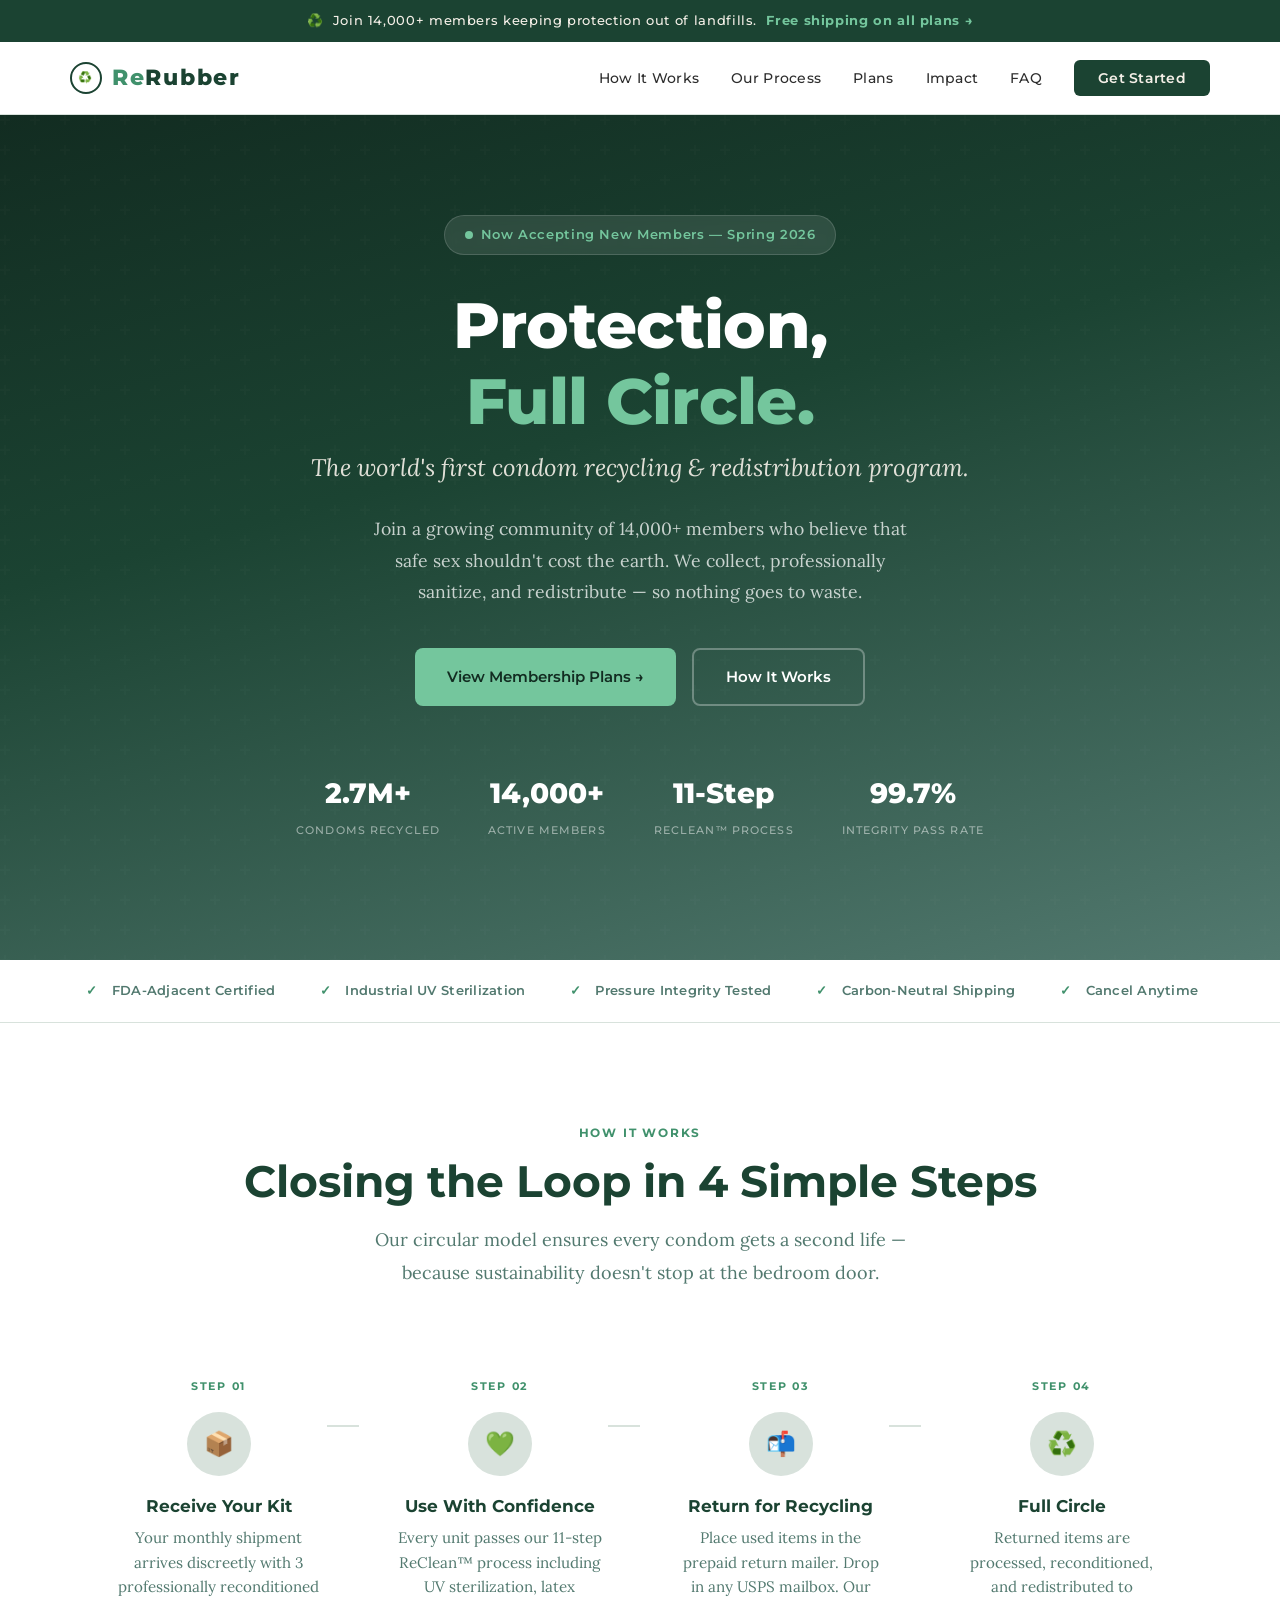
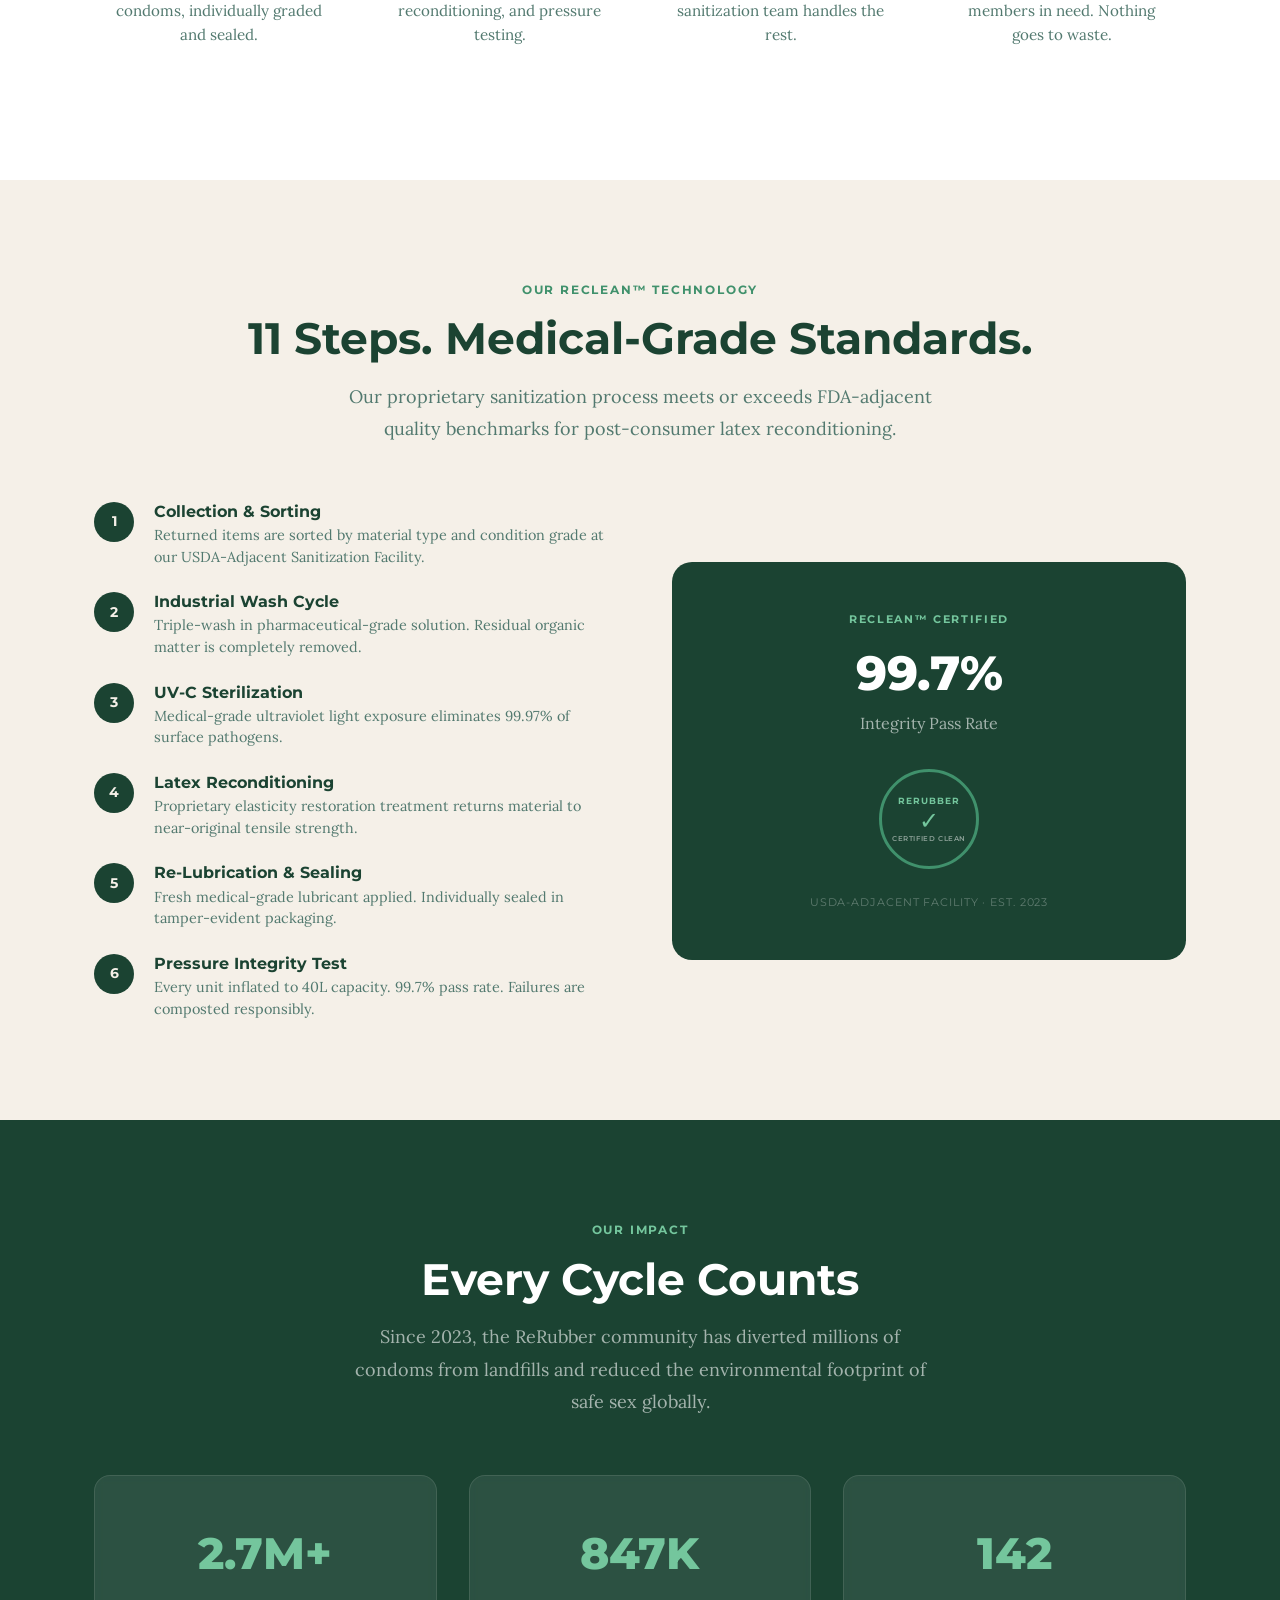
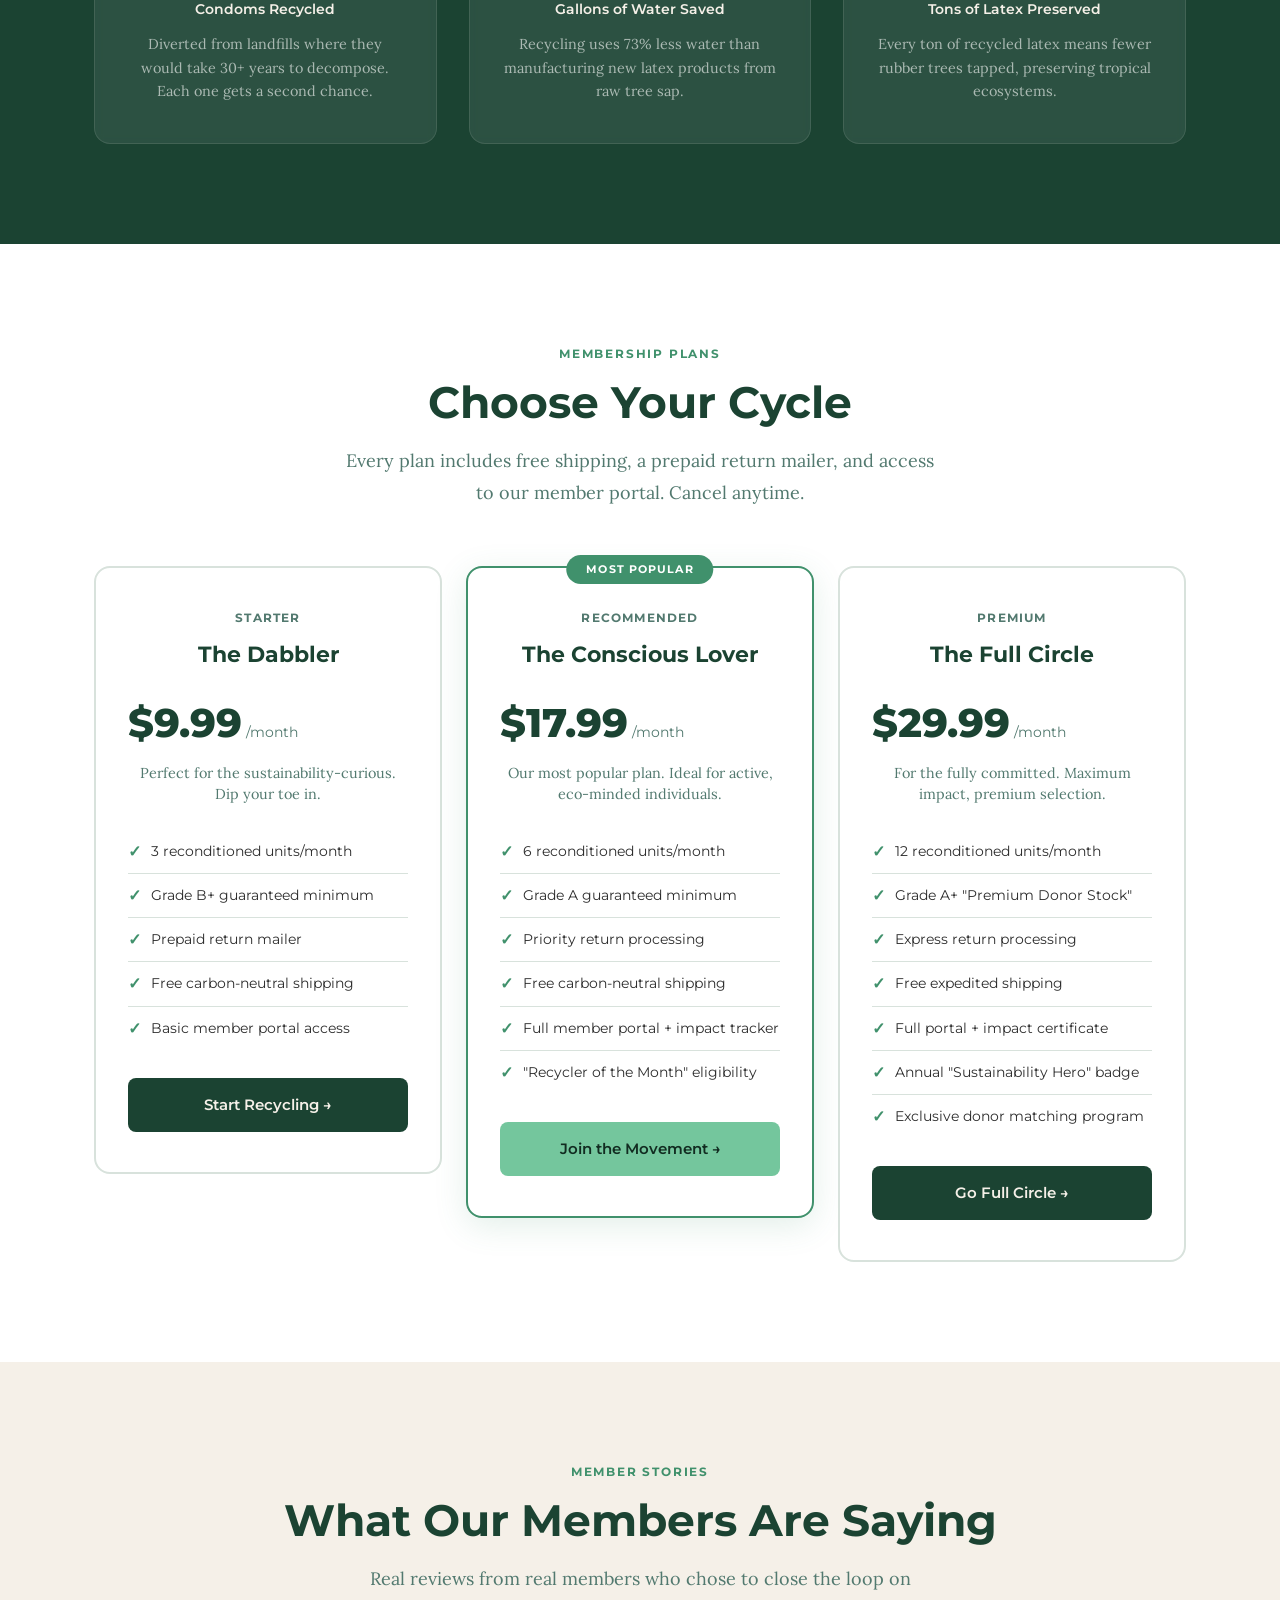
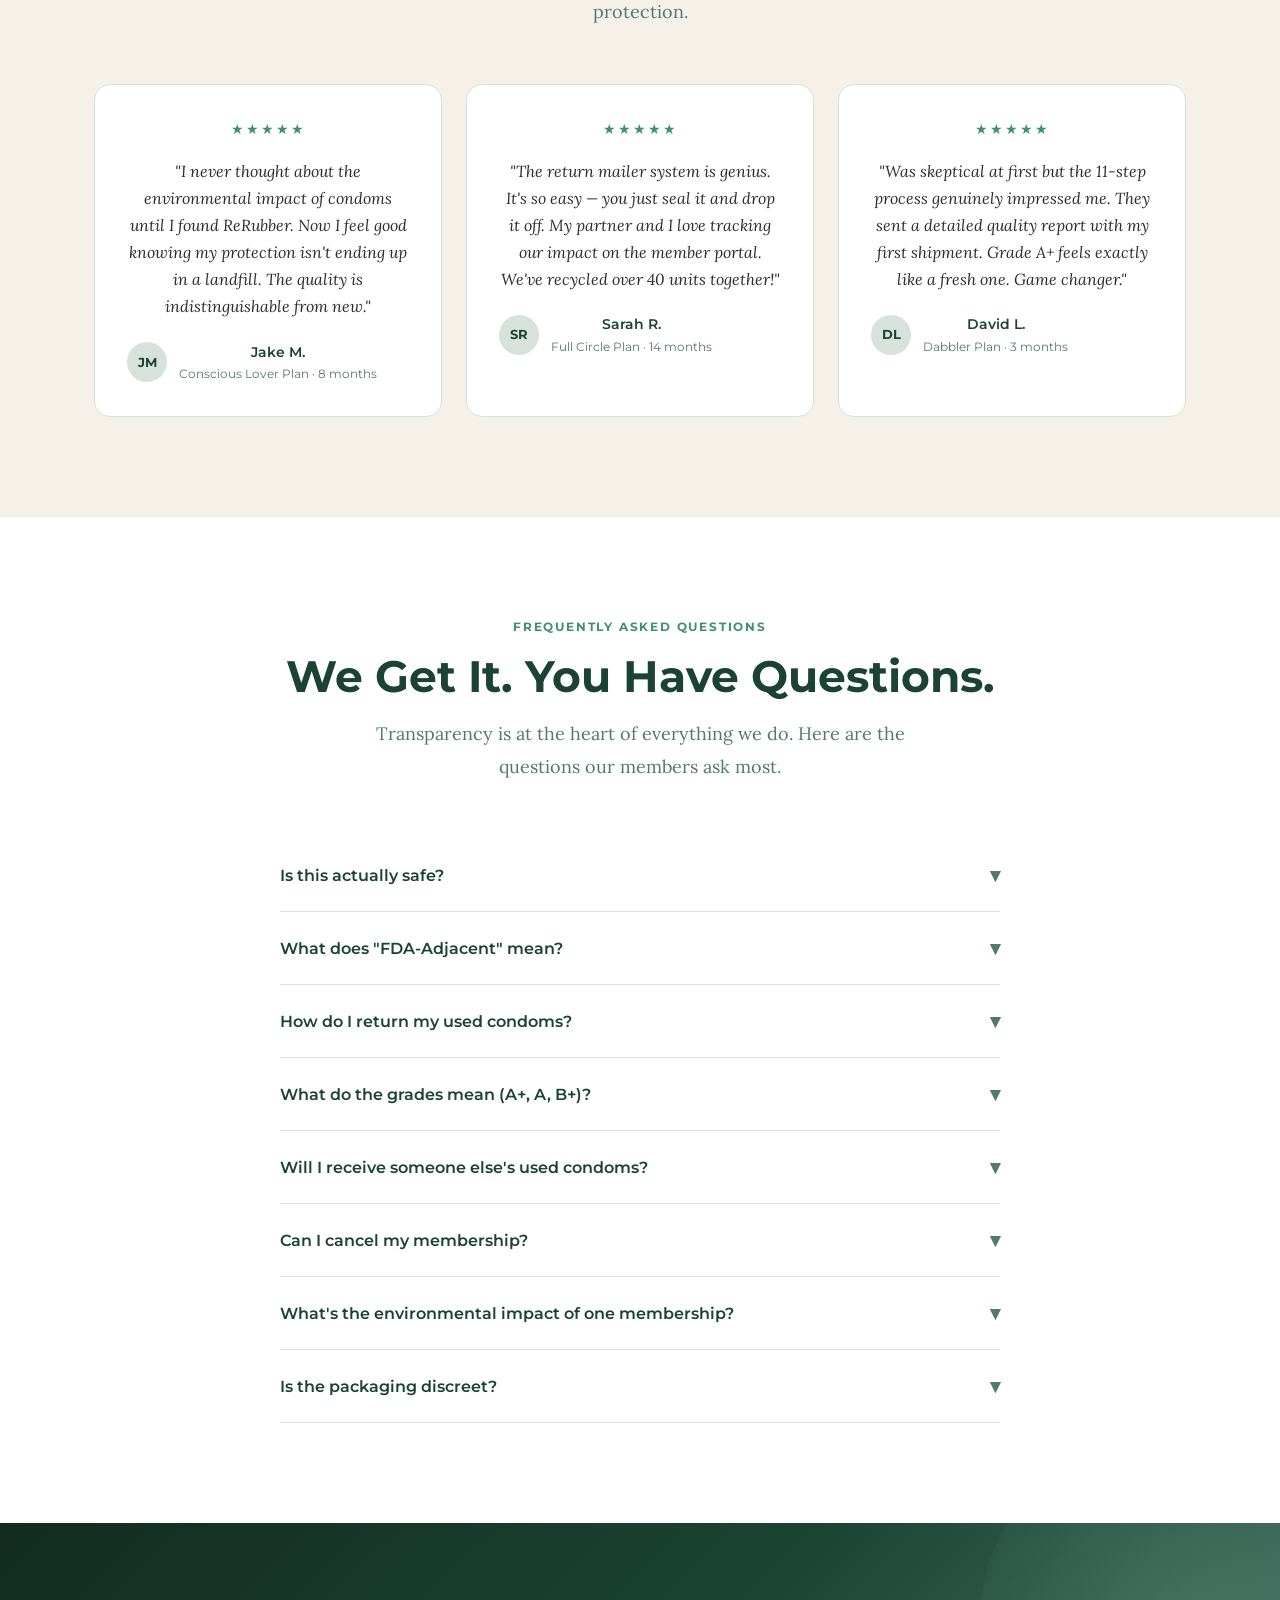
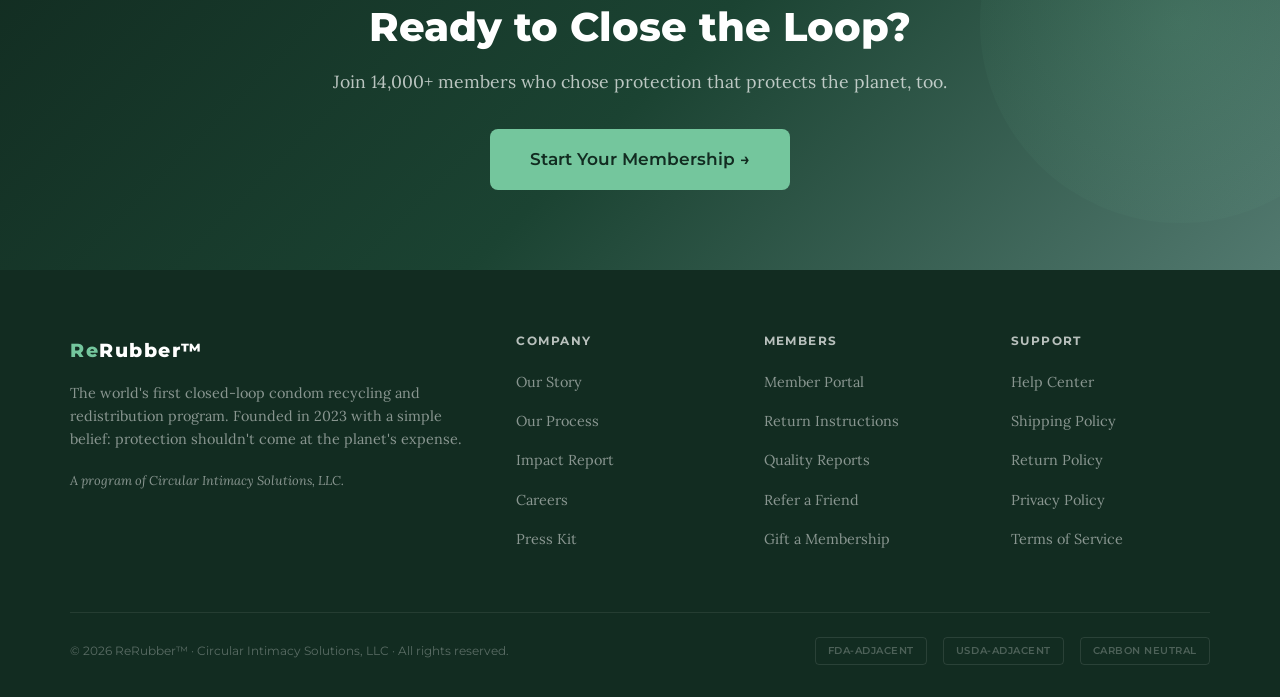
==== public/index.html @ cc3b2152 "Move index.html into public/ to match Forge Nginx document root" ====
<!DOCTYPE html>
<html lang="en">
<head>
<meta charset="UTF-8">
<meta name="viewport" content="width=device-width, initial-scale=1.0">
<title>ReRubber™ — Protection, Full Circle. | Sustainable Condom Recycling</title>
<meta name="description" content="Join 14,000+ members in the world's first closed-loop condom recycling program. Professionally sanitized, quality-inspected, and redistributed. Protection, Full Circle.">
<link rel="preconnect" href="https://fonts.googleapis.com">
<link href="https://fonts.googleapis.com/css2?family=Montserrat:wght@400;500;600;700;800&family=Lora:ital,wght@0,400;0,500;0,600;1,400;1,500&display=swap" rel="stylesheet">
<style>
  :root {
    --forest: #1B4332;
    --forest-deep: #122C21;
    --sage: #52796F;
    --sage-light: #6B9080;
    --accent: #40916C;
    --accent-light: #74C69D;
    --cream: #F5F0E8;
    --cream-dark: #E8E0D0;
    --charcoal: #2D2D2D;
    --earth: #8B6F47;
    --white: #FFFFFF;
    --off-white: #FAFAF7;
    --light-sage: #D8E2DC;
  }

  * { margin: 0; padding: 0; box-sizing: border-box; }
  
  html { scroll-behavior: smooth; }
  
  body {
    font-family: 'Lora', Georgia, serif;
    color: var(--charcoal);
    background: var(--off-white);
    line-height: 1.7;
    -webkit-font-smoothing: antialiased;
  }

  /* ===== UTILITY ===== */
  .container { max-width: 1140px; margin: 0 auto; padding: 0 24px; }
  .container-narrow { max-width: 800px; margin: 0 auto; padding: 0 24px; }
  .text-center { text-align: center; }
  .sr-only { position: absolute; width: 1px; height: 1px; overflow: hidden; clip: rect(0,0,0,0); }

  /* ===== TYPOGRAPHY ===== */
  h1, h2, h3, h4, h5, h6 { font-family: 'Montserrat', sans-serif; line-height: 1.2; }
  
  .section-label {
    font-family: 'Montserrat', sans-serif;
    font-size: 0.75rem;
    font-weight: 700;
    letter-spacing: 0.15em;
    text-transform: uppercase;
    color: var(--accent);
    margin-bottom: 12px;
  }

  .section-title {
    font-size: clamp(2rem, 4vw, 2.75rem);
    font-weight: 700;
    color: var(--forest);
    margin-bottom: 16px;
  }

  .section-subtitle {
    font-family: 'Lora', serif;
    font-size: 1.125rem;
    color: var(--sage);
    max-width: 600px;
    margin: 0 auto;
    line-height: 1.8;
  }

  /* ===== ANNOUNCEMENT BAR ===== */
  .announcement {
    background: var(--forest);
    color: var(--cream);
    text-align: center;
    padding: 10px 24px;
    font-family: 'Montserrat', sans-serif;
    font-size: 0.8rem;
    font-weight: 500;
    letter-spacing: 0.05em;
  }
  .announcement span { color: var(--accent-light); font-weight: 700; }

  /* ===== NAV ===== */
  .nav {
    background: var(--white);
    border-bottom: 1px solid var(--light-sage);
    padding: 0 24px;
    position: sticky;
    top: 0;
    z-index: 100;
  }
  .nav-inner {
    max-width: 1140px;
    margin: 0 auto;
    display: flex;
    align-items: center;
    justify-content: space-between;
    height: 72px;
  }
  .nav-logo {
    font-family: 'Montserrat', sans-serif;
    font-weight: 800;
    font-size: 1.35rem;
    letter-spacing: 0.08em;
    color: var(--forest);
    text-decoration: none;
    display: flex;
    align-items: center;
    gap: 10px;
  }
  .nav-logo .re { color: var(--accent); }
  .nav-logo-icon {
    width: 32px;
    height: 32px;
    border: 2.5px solid var(--forest);
    border-radius: 50%;
    display: flex;
    align-items: center;
    justify-content: center;
    font-size: 0.7rem;
    color: var(--accent);
  }
  .nav-links {
    display: flex;
    align-items: center;
    gap: 32px;
    list-style: none;
  }
  .nav-links a {
    font-family: 'Montserrat', sans-serif;
    font-size: 0.85rem;
    font-weight: 500;
    color: var(--charcoal);
    text-decoration: none;
    letter-spacing: 0.02em;
    transition: color 0.2s;
  }
  .nav-links a:hover { color: var(--accent); }
  .nav-cta {
    background: var(--forest) !important;
    color: var(--cream) !important;
    padding: 10px 24px !important;
    border-radius: 6px;
    font-weight: 600 !important;
    transition: background 0.2s !important;
  }
  .nav-cta:hover { background: var(--accent) !important; }

  .nav-mobile-toggle {
    display: none;
    background: none;
    border: none;
    cursor: pointer;
    padding: 8px;
  }
  .nav-mobile-toggle span {
    display: block;
    width: 24px;
    height: 2px;
    background: var(--charcoal);
    margin: 5px 0;
    transition: 0.3s;
  }

  /* ===== HERO ===== */
  .hero {
    background: linear-gradient(165deg, var(--forest-deep) 0%, var(--forest) 40%, var(--sage) 100%);
    padding: 100px 24px 120px;
    position: relative;
    overflow: hidden;
  }
  .hero::before {
    content: '';
    position: absolute;
    top: 0; left: 0; right: 0; bottom: 0;
    background: url("data:image/svg+xml,%3Csvg width='60' height='60' viewBox='0 0 60 60' xmlns='http://www.w3.org/2000/svg'%3E%3Cg fill='none' fill-rule='evenodd'%3E%3Cg fill='%23ffffff' fill-opacity='0.03'%3E%3Cpath d='M36 34v-4h-2v4h-4v2h4v4h2v-4h4v-2h-4zm0-30V0h-2v4h-4v2h4v4h2V6h4V4h-4zM6 34v-4H4v4H0v2h4v4h2v-4h4v-2H6zM6 4V0H4v4H0v2h4v4h2V6h4V4H6z'/%3E%3C/g%3E%3C/g%3E%3C/svg%3E");
    opacity: 0.5;
  }
  .hero-inner {
    max-width: 800px;
    margin: 0 auto;
    text-align: center;
    position: relative;
    z-index: 1;
  }
  .hero-badge {
    display: inline-flex;
    align-items: center;
    gap: 8px;
    background: rgba(255,255,255,0.1);
    border: 1px solid rgba(255,255,255,0.15);
    padding: 8px 20px;
    border-radius: 50px;
    font-family: 'Montserrat', sans-serif;
    font-size: 0.8rem;
    font-weight: 600;
    color: var(--accent-light);
    letter-spacing: 0.05em;
    margin-bottom: 32px;
    backdrop-filter: blur(4px);
  }
  .hero-badge .dot {
    width: 8px; height: 8px;
    background: var(--accent-light);
    border-radius: 50%;
    animation: pulse 2s infinite;
  }
  @keyframes pulse {
    0%, 100% { opacity: 1; }
    50% { opacity: 0.4; }
  }
  .hero h1 {
    font-size: clamp(2.5rem, 6vw, 4rem);
    font-weight: 800;
    color: var(--white);
    margin-bottom: 8px;
    letter-spacing: -0.01em;
  }
  .hero h1 em {
    font-style: normal;
    color: var(--accent-light);
  }
  .hero-tagline {
    font-family: 'Lora', serif;
    font-size: 1.5rem;
    font-style: italic;
    color: var(--cream);
    opacity: 0.9;
    margin-bottom: 24px;
  }
  .hero-desc {
    font-size: 1.1rem;
    color: rgba(255,255,255,0.75);
    max-width: 560px;
    margin: 0 auto 40px;
    line-height: 1.8;
  }
  .hero-ctas {
    display: flex;
    gap: 16px;
    justify-content: center;
    flex-wrap: wrap;
  }
  .btn {
    font-family: 'Montserrat', sans-serif;
    font-weight: 600;
    font-size: 0.95rem;
    padding: 14px 32px;
    border-radius: 8px;
    text-decoration: none;
    display: inline-flex;
    align-items: center;
    gap: 8px;
    transition: all 0.25s;
    cursor: pointer;
    border: none;
  }
  .btn-primary {
    background: var(--accent-light);
    color: var(--forest-deep);
  }
  .btn-primary:hover { background: var(--white); transform: translateY(-1px); box-shadow: 0 4px 20px rgba(0,0,0,0.15); }
  .btn-outline {
    background: transparent;
    color: var(--white);
    border: 2px solid rgba(255,255,255,0.3);
  }
  .btn-outline:hover { border-color: var(--white); background: rgba(255,255,255,0.05); }
  .btn-dark {
    background: var(--forest);
    color: var(--cream);
  }
  .btn-dark:hover { background: var(--accent); transform: translateY(-1px); box-shadow: 0 4px 20px rgba(0,0,0,0.1); }

  .hero-stats {
    display: flex;
    justify-content: center;
    gap: 48px;
    margin-top: 64px;
    flex-wrap: wrap;
  }
  .hero-stat {
    text-align: center;
  }
  .hero-stat-num {
    font-family: 'Montserrat', sans-serif;
    font-size: 1.75rem;
    font-weight: 800;
    color: var(--white);
  }
  .hero-stat-label {
    font-family: 'Montserrat', sans-serif;
    font-size: 0.7rem;
    font-weight: 500;
    letter-spacing: 0.1em;
    text-transform: uppercase;
    color: rgba(255,255,255,0.5);
    margin-top: 4px;
  }

  /* ===== TRUST BAR ===== */
  .trust-bar {
    background: var(--white);
    border-bottom: 1px solid var(--light-sage);
    padding: 20px 24px;
  }
  .trust-bar-inner {
    max-width: 1140px;
    margin: 0 auto;
    display: flex;
    justify-content: center;
    align-items: center;
    gap: 40px;
    flex-wrap: wrap;
  }
  .trust-item {
    display: flex;
    align-items: center;
    gap: 10px;
    font-family: 'Montserrat', sans-serif;
    font-size: 0.8rem;
    font-weight: 600;
    color: var(--sage);
    letter-spacing: 0.02em;
  }
  .trust-icon {
    width: 20px;
    height: 20px;
    display: flex;
    align-items: center;
    justify-content: center;
    color: var(--accent);
  }

  /* ===== SECTIONS GENERAL ===== */
  section { padding: 100px 24px; }
  .bg-cream { background: var(--cream); }
  .bg-white { background: var(--white); }
  .bg-forest { background: var(--forest); color: var(--cream); }
  .bg-light { background: var(--off-white); }

  /* ===== HOW IT WORKS ===== */
  .steps-grid {
    display: grid;
    grid-template-columns: repeat(4, 1fr);
    gap: 32px;
    margin-top: 56px;
  }
  .step {
    text-align: center;
    padding: 32px 20px;
    position: relative;
  }
  .step-num {
    font-family: 'Montserrat', sans-serif;
    font-size: 0.7rem;
    font-weight: 700;
    letter-spacing: 0.15em;
    color: var(--accent);
    margin-bottom: 16px;
  }
  .step-icon {
    width: 64px;
    height: 64px;
    border-radius: 50%;
    background: var(--light-sage);
    display: flex;
    align-items: center;
    justify-content: center;
    margin: 0 auto 20px;
    font-size: 1.5rem;
  }
  .step h3 {
    font-size: 1.05rem;
    font-weight: 700;
    color: var(--forest);
    margin-bottom: 10px;
  }
  .step p {
    font-size: 0.95rem;
    color: var(--sage);
    line-height: 1.6;
  }
  .step:not(:last-child)::after {
    content: '';
    position: absolute;
    top: 80px;
    right: -16px;
    width: 32px;
    height: 2px;
    background: var(--light-sage);
  }

  /* ===== IMPACT ===== */
  .impact-grid {
    display: grid;
    grid-template-columns: repeat(3, 1fr);
    gap: 32px;
    margin-top: 56px;
  }
  .impact-card {
    background: rgba(255,255,255,0.08);
    border: 1px solid rgba(255,255,255,0.1);
    border-radius: 16px;
    padding: 40px 32px;
    text-align: center;
    backdrop-filter: blur(4px);
  }
  .impact-num {
    font-family: 'Montserrat', sans-serif;
    font-size: 2.75rem;
    font-weight: 800;
    color: var(--accent-light);
    margin-bottom: 8px;
  }
  .impact-label {
    font-family: 'Montserrat', sans-serif;
    font-size: 0.85rem;
    font-weight: 600;
    color: var(--cream);
    margin-bottom: 12px;
  }
  .impact-desc {
    font-size: 0.9rem;
    color: rgba(255,255,255,0.6);
    line-height: 1.6;
  }

  /* ===== PRICING ===== */
  .pricing-grid {
    display: grid;
    grid-template-columns: repeat(3, 1fr);
    gap: 24px;
    margin-top: 56px;
    align-items: start;
  }
  .price-card {
    background: var(--white);
    border: 2px solid var(--light-sage);
    border-radius: 16px;
    padding: 40px 32px;
    position: relative;
    transition: transform 0.2s, box-shadow 0.2s;
  }
  .price-card:hover {
    transform: translateY(-4px);
    box-shadow: 0 12px 40px rgba(27,67,50,0.1);
  }
  .price-card.featured {
    border-color: var(--accent);
    box-shadow: 0 8px 32px rgba(64,145,108,0.15);
  }
  .price-card.featured::before {
    content: 'MOST POPULAR';
    position: absolute;
    top: -13px;
    left: 50%;
    transform: translateX(-50%);
    background: var(--accent);
    color: white;
    font-family: 'Montserrat', sans-serif;
    font-size: 0.7rem;
    font-weight: 700;
    letter-spacing: 0.1em;
    padding: 5px 20px;
    border-radius: 50px;
  }
  .price-tier {
    font-family: 'Montserrat', sans-serif;
    font-size: 0.75rem;
    font-weight: 700;
    letter-spacing: 0.1em;
    text-transform: uppercase;
    color: var(--sage);
    margin-bottom: 8px;
  }
  .price-name {
    font-family: 'Montserrat', sans-serif;
    font-size: 1.35rem;
    font-weight: 700;
    color: var(--forest);
    margin-bottom: 16px;
  }
  .price-amount {
    display: flex;
    align-items: baseline;
    gap: 4px;
    margin-bottom: 6px;
  }
  .price-dollar {
    font-family: 'Montserrat', sans-serif;
    font-size: 2.5rem;
    font-weight: 800;
    color: var(--forest);
  }
  .price-period {
    font-family: 'Montserrat', sans-serif;
    font-size: 0.85rem;
    color: var(--sage);
  }
  .price-desc {
    font-size: 0.9rem;
    color: var(--sage);
    margin-bottom: 24px;
    line-height: 1.5;
  }
  .price-features {
    list-style: none;
    margin-bottom: 28px;
  }
  .price-features li {
    font-family: 'Montserrat', sans-serif;
    font-size: 0.85rem;
    color: var(--charcoal);
    padding: 8px 0;
    border-bottom: 1px solid var(--light-sage);
    display: flex;
    align-items: center;
    gap: 10px;
  }
  .price-features li:last-child { border-bottom: none; }
  .check {
    color: var(--accent);
    font-weight: 700;
    font-size: 1rem;
  }
  .price-card .btn { width: 100%; justify-content: center; }

  /* ===== PROCESS / RECLEAN ===== */
  .process-wrapper {
    display: grid;
    grid-template-columns: 1fr 1fr;
    gap: 64px;
    align-items: center;
    margin-top: 56px;
  }
  .process-steps { display: flex; flex-direction: column; gap: 24px; }
  .process-step {
    display: flex;
    gap: 20px;
    align-items: flex-start;
  }
  .process-step-num {
    flex-shrink: 0;
    width: 40px;
    height: 40px;
    border-radius: 50%;
    background: var(--forest);
    color: var(--cream);
    display: flex;
    align-items: center;
    justify-content: center;
    font-family: 'Montserrat', sans-serif;
    font-size: 0.85rem;
    font-weight: 700;
  }
  .process-step h4 {
    font-size: 1rem;
    font-weight: 700;
    color: var(--forest);
    margin-bottom: 4px;
  }
  .process-step p {
    font-size: 0.9rem;
    color: var(--sage);
    line-height: 1.5;
  }
  .process-visual {
    background: var(--forest);
    border-radius: 20px;
    padding: 48px;
    text-align: center;
    position: relative;
  }
  .process-visual-badge {
    font-family: 'Montserrat', sans-serif;
    font-size: 0.7rem;
    font-weight: 700;
    letter-spacing: 0.15em;
    color: var(--accent-light);
    margin-bottom: 16px;
  }
  .process-visual h3 {
    font-size: 3rem;
    font-weight: 800;
    color: var(--white);
    margin-bottom: 8px;
  }
  .process-visual p {
    font-size: 1rem;
    color: rgba(255,255,255,0.6);
  }
  .process-visual-seal {
    margin-top: 32px;
    width: 100px;
    height: 100px;
    border: 3px solid var(--accent);
    border-radius: 50%;
    display: flex;
    align-items: center;
    justify-content: center;
    margin-left: auto;
    margin-right: auto;
    flex-direction: column;
  }
  .process-visual-seal .seal-top {
    font-family: 'Montserrat', sans-serif;
    font-size: 0.55rem;
    font-weight: 700;
    letter-spacing: 0.1em;
    color: var(--accent-light);
  }
  .process-visual-seal .seal-check {
    font-size: 1.5rem;
    color: var(--accent-light);
    line-height: 1;
  }
  .process-visual-seal .seal-bottom {
    font-family: 'Montserrat', sans-serif;
    font-size: 0.45rem;
    font-weight: 600;
    letter-spacing: 0.08em;
    color: rgba(255,255,255,0.5);
  }

  /* ===== TESTIMONIALS ===== */
  .testimonials-grid {
    display: grid;
    grid-template-columns: repeat(3, 1fr);
    gap: 24px;
    margin-top: 56px;
  }
  .testimonial {
    background: var(--white);
    border: 1px solid var(--light-sage);
    border-radius: 16px;
    padding: 32px;
  }
  .testimonial-stars {
    color: var(--accent);
    font-size: 0.9rem;
    margin-bottom: 16px;
    letter-spacing: 2px;
  }
  .testimonial-quote {
    font-size: 1rem;
    font-style: italic;
    color: var(--charcoal);
    margin-bottom: 20px;
    line-height: 1.7;
  }
  .testimonial-author {
    display: flex;
    align-items: center;
    gap: 12px;
  }
  .testimonial-avatar {
    width: 40px;
    height: 40px;
    border-radius: 50%;
    background: var(--light-sage);
    display: flex;
    align-items: center;
    justify-content: center;
    font-family: 'Montserrat', sans-serif;
    font-size: 0.8rem;
    font-weight: 700;
    color: var(--forest);
  }
  .testimonial-name {
    font-family: 'Montserrat', sans-serif;
    font-size: 0.85rem;
    font-weight: 600;
    color: var(--forest);
  }
  .testimonial-detail {
    font-family: 'Montserrat', sans-serif;
    font-size: 0.75rem;
    color: var(--sage);
  }

  /* ===== FAQ ===== */
  .faq-list {
    max-width: 720px;
    margin: 56px auto 0;
  }
  .faq-item {
    border-bottom: 1px solid var(--light-sage);
  }
  .faq-question {
    width: 100%;
    background: none;
    border: none;
    padding: 24px 0;
    font-family: 'Montserrat', sans-serif;
    font-size: 1rem;
    font-weight: 600;
    color: var(--forest);
    text-align: left;
    cursor: pointer;
    display: flex;
    justify-content: space-between;
    align-items: center;
    gap: 16px;
  }
  .faq-question:hover { color: var(--accent); }
  .faq-arrow {
    font-size: 1.25rem;
    transition: transform 0.3s;
    flex-shrink: 0;
    color: var(--sage);
  }
  .faq-item.open .faq-arrow { transform: rotate(180deg); }
  .faq-answer {
    max-height: 0;
    overflow: hidden;
    transition: max-height 0.35s ease, padding 0.35s ease;
  }
  .faq-item.open .faq-answer {
    max-height: 300px;
    padding-bottom: 24px;
  }
  .faq-answer p {
    font-size: 0.95rem;
    color: var(--sage);
    line-height: 1.7;
  }

  /* ===== CTA BANNER ===== */
  .cta-banner {
    background: linear-gradient(135deg, var(--forest-deep), var(--forest), var(--sage));
    padding: 80px 24px;
    text-align: center;
    position: relative;
    overflow: hidden;
  }
  .cta-banner::before {
    content: '';
    position: absolute;
    width: 400px;
    height: 400px;
    background: radial-gradient(circle, rgba(116,198,157,0.15), transparent);
    top: -100px;
    right: -100px;
    border-radius: 50%;
  }
  .cta-banner h2 {
    font-size: clamp(1.75rem, 4vw, 2.5rem);
    font-weight: 800;
    color: var(--white);
    margin-bottom: 16px;
    position: relative;
  }
  .cta-banner p {
    font-size: 1.1rem;
    color: rgba(255,255,255,0.7);
    margin-bottom: 32px;
    position: relative;
  }

  /* ===== FOOTER ===== */
  .footer {
    background: var(--forest-deep);
    color: rgba(255,255,255,0.5);
    padding: 64px 24px 32px;
  }
  .footer-grid {
    max-width: 1140px;
    margin: 0 auto;
    display: grid;
    grid-template-columns: 2fr 1fr 1fr 1fr;
    gap: 48px;
  }
  .footer-brand {
    font-family: 'Montserrat', sans-serif;
    font-weight: 800;
    font-size: 1.2rem;
    letter-spacing: 0.08em;
    color: var(--white);
    margin-bottom: 16px;
  }
  .footer-brand .re { color: var(--accent-light); }
  .footer-desc {
    font-size: 0.9rem;
    line-height: 1.6;
    margin-bottom: 20px;
  }
  .footer h4 {
    font-family: 'Montserrat', sans-serif;
    font-size: 0.75rem;
    font-weight: 700;
    letter-spacing: 0.12em;
    text-transform: uppercase;
    color: rgba(255,255,255,0.7);
    margin-bottom: 20px;
  }
  .footer ul { list-style: none; }
  .footer ul li { margin-bottom: 12px; }
  .footer ul a {
    color: rgba(255,255,255,0.5);
    text-decoration: none;
    font-size: 0.9rem;
    transition: color 0.2s;
  }
  .footer ul a:hover { color: var(--accent-light); }
  .footer-bottom {
    max-width: 1140px;
    margin: 48px auto 0;
    padding-top: 24px;
    border-top: 1px solid rgba(255,255,255,0.08);
    display: flex;
    justify-content: space-between;
    align-items: center;
    flex-wrap: wrap;
    gap: 16px;
  }
  .footer-bottom p {
    font-family: 'Montserrat', sans-serif;
    font-size: 0.75rem;
    color: rgba(255,255,255,0.3);
  }
  .footer-certifications {
    display: flex;
    gap: 16px;
    align-items: center;
  }
  .footer-cert {
    font-family: 'Montserrat', sans-serif;
    font-size: 0.65rem;
    font-weight: 600;
    letter-spacing: 0.05em;
    color: rgba(255,255,255,0.25);
    border: 1px solid rgba(255,255,255,0.1);
    padding: 4px 12px;
    border-radius: 4px;
  }

  /* ===== RESPONSIVE ===== */
  @media (max-width: 900px) {
    .steps-grid { grid-template-columns: repeat(2, 1fr); }
    .step:not(:last-child)::after { display: none; }
    .impact-grid { grid-template-columns: 1fr; }
    .pricing-grid { grid-template-columns: 1fr; max-width: 420px; margin-left: auto; margin-right: auto; }
    .process-wrapper { grid-template-columns: 1fr; }
    .testimonials-grid { grid-template-columns: 1fr; }
    .footer-grid { grid-template-columns: 1fr 1fr; }
  }
  @media (max-width: 640px) {
    .steps-grid { grid-template-columns: 1fr; }
    .hero { padding: 64px 24px 80px; }
    .hero-stats { gap: 24px; }
    section { padding: 64px 24px; }
    .nav-links { display: none; }
    .nav-mobile-toggle { display: block; }
    .footer-grid { grid-template-columns: 1fr; }
  }

  /* ===== ANIMATIONS ===== */
  .fade-in {
    opacity: 0;
    transform: translateY(20px);
    transition: opacity 0.6s ease, transform 0.6s ease;
  }
  .fade-in.visible {
    opacity: 1;
    transform: translateY(0);
  }
</style>
</head>
<body>

<!-- ANNOUNCEMENT BAR -->
<div class="announcement">
  <span>♻️</span> &nbsp;Join 14,000+ members keeping protection out of landfills. &nbsp;<span>Free shipping on all plans →</span>
</div>

<!-- NAVIGATION -->
<nav class="nav">
  <div class="nav-inner">
    <a href="#" class="nav-logo">
      <div class="nav-logo-icon">♻️</div>
      <span><span class="re">Re</span>Rubber</span>
    </a>
    <ul class="nav-links">
      <li><a href="#how-it-works">How It Works</a></li>
      <li><a href="#process">Our Process</a></li>
      <li><a href="#plans">Plans</a></li>
      <li><a href="#impact">Impact</a></li>
      <li><a href="#faq">FAQ</a></li>
      <li><a href="#plans" class="nav-cta">Get Started</a></li>
    </ul>
    <button class="nav-mobile-toggle" aria-label="Menu">
      <span></span><span></span><span></span>
    </button>
  </div>
</nav>

<!-- HERO -->
<section class="hero">
  <div class="hero-inner fade-in">
    <div class="hero-badge">
      <span class="dot"></span>
      Now Accepting New Members — Spring 2026
    </div>
    <h1>Protection,<br><em>Full Circle.</em></h1>
    <p class="hero-tagline">The world's first condom recycling & redistribution program.</p>
    <p class="hero-desc">Join a growing community of 14,000+ members who believe that safe sex shouldn't cost the earth. We collect, professionally sanitize, and redistribute — so nothing goes to waste.</p>
    <div class="hero-ctas">
      <a href="#plans" class="btn btn-primary">View Membership Plans →</a>
      <a href="#how-it-works" class="btn btn-outline">How It Works</a>
    </div>
    <div class="hero-stats">
      <div class="hero-stat">
        <div class="hero-stat-num">2.7M+</div>
        <div class="hero-stat-label">Condoms Recycled</div>
      </div>
      <div class="hero-stat">
        <div class="hero-stat-num">14,000+</div>
        <div class="hero-stat-label">Active Members</div>
      </div>
      <div class="hero-stat">
        <div class="hero-stat-num">11-Step</div>
        <div class="hero-stat-label">ReClean™ Process</div>
      </div>
      <div class="hero-stat">
        <div class="hero-stat-num">99.7%</div>
        <div class="hero-stat-label">Integrity Pass Rate</div>
      </div>
    </div>
  </div>
</section>

<!-- TRUST BAR -->
<div class="trust-bar">
  <div class="trust-bar-inner">
    <div class="trust-item">
      <div class="trust-icon">✓</div>
      FDA-Adjacent Certified
    </div>
    <div class="trust-item">
      <div class="trust-icon">✓</div>
      Industrial UV Sterilization
    </div>
    <div class="trust-item">
      <div class="trust-icon">✓</div>
      Pressure Integrity Tested
    </div>
    <div class="trust-item">
      <div class="trust-icon">✓</div>
      Carbon-Neutral Shipping
    </div>
    <div class="trust-item">
      <div class="trust-icon">✓</div>
      Cancel Anytime
    </div>
  </div>
</div>

<!-- HOW IT WORKS -->
<section id="how-it-works" class="bg-white">
  <div class="container text-center">
    <div class="section-label">HOW IT WORKS</div>
    <h2 class="section-title">Closing the Loop in 4 Simple Steps</h2>
    <p class="section-subtitle">Our circular model ensures every condom gets a second life — because sustainability doesn't stop at the bedroom door.</p>
    <div class="steps-grid">
      <div class="step fade-in">
        <div class="step-num">STEP 01</div>
        <div class="step-icon">📦</div>
        <h3>Receive Your Kit</h3>
        <p>Your monthly shipment arrives discreetly with 3 professionally reconditioned condoms, individually graded and sealed.</p>
      </div>
      <div class="step fade-in">
        <div class="step-num">STEP 02</div>
        <div class="step-icon">💚</div>
        <h3>Use With Confidence</h3>
        <p>Every unit passes our 11-step ReClean™ process including UV sterilization, latex reconditioning, and pressure testing.</p>
      </div>
      <div class="step fade-in">
        <div class="step-num">STEP 03</div>
        <div class="step-icon">📬</div>
        <h3>Return for Recycling</h3>
        <p>Place used items in the prepaid return mailer. Drop in any USPS mailbox. Our sanitization team handles the rest.</p>
      </div>
      <div class="step fade-in">
        <div class="step-num">STEP 04</div>
        <div class="step-icon">♻️</div>
        <h3>Full Circle</h3>
        <p>Returned items are processed, reconditioned, and redistributed to members in need. Nothing goes to waste.</p>
      </div>
    </div>
  </div>
</section>

<!-- OUR PROCESS -->
<section id="process" class="bg-cream">
  <div class="container">
    <div class="text-center">
      <div class="section-label">OUR RECLEAN™ TECHNOLOGY</div>
      <h2 class="section-title">11 Steps. Medical-Grade Standards.</h2>
      <p class="section-subtitle">Our proprietary sanitization process meets or exceeds FDA-adjacent quality benchmarks for post-consumer latex reconditioning.</p>
    </div>
    <div class="process-wrapper">
      <div class="process-steps">
        <div class="process-step fade-in">
          <div class="process-step-num">1</div>
          <div>
            <h4>Collection & Sorting</h4>
            <p>Returned items are sorted by material type and condition grade at our USDA-Adjacent Sanitization Facility.</p>
          </div>
        </div>
        <div class="process-step fade-in">
          <div class="process-step-num">2</div>
          <div>
            <h4>Industrial Wash Cycle</h4>
            <p>Triple-wash in pharmaceutical-grade solution. Residual organic matter is completely removed.</p>
          </div>
        </div>
        <div class="process-step fade-in">
          <div class="process-step-num">3</div>
          <div>
            <h4>UV-C Sterilization</h4>
            <p>Medical-grade ultraviolet light exposure eliminates 99.97% of surface pathogens.</p>
          </div>
        </div>
        <div class="process-step fade-in">
          <div class="process-step-num">4</div>
          <div>
            <h4>Latex Reconditioning</h4>
            <p>Proprietary elasticity restoration treatment returns material to near-original tensile strength.</p>
          </div>
        </div>
        <div class="process-step fade-in">
          <div class="process-step-num">5</div>
          <div>
            <h4>Re-Lubrication & Sealing</h4>
            <p>Fresh medical-grade lubricant applied. Individually sealed in tamper-evident packaging.</p>
          </div>
        </div>
        <div class="process-step fade-in">
          <div class="process-step-num">6</div>
          <div>
            <h4>Pressure Integrity Test</h4>
            <p>Every unit inflated to 40L capacity. 99.7% pass rate. Failures are composted responsibly.</p>
          </div>
        </div>
      </div>
      <div class="process-visual fade-in">
        <div class="process-visual-badge">RECLEAN™ CERTIFIED</div>
        <h3>99.7%</h3>
        <p>Integrity Pass Rate</p>
        <div class="process-visual-seal">
          <span class="seal-top">RERUBBER</span>
          <span class="seal-check">✓</span>
          <span class="seal-bottom">CERTIFIED CLEAN</span>
        </div>
        <p style="margin-top: 24px; font-family: 'Montserrat', sans-serif; font-size: 0.7rem; letter-spacing: 0.08em; color: rgba(255,255,255,0.3);">USDA-ADJACENT FACILITY · EST. 2023</p>
      </div>
    </div>
  </div>
</section>

<!-- IMPACT -->
<section id="impact" class="bg-forest">
  <div class="container text-center">
    <div class="section-label" style="color: var(--accent-light);">OUR IMPACT</div>
    <h2 class="section-title" style="color: var(--white);">Every Cycle Counts</h2>
    <p class="section-subtitle" style="color: rgba(255,255,255,0.6);">Since 2023, the ReRubber community has diverted millions of condoms from landfills and reduced the environmental footprint of safe sex globally.</p>
    <div class="impact-grid">
      <div class="impact-card fade-in">
        <div class="impact-num">2.7M+</div>
        <div class="impact-label">Condoms Recycled</div>
        <p class="impact-desc">Diverted from landfills where they would take 30+ years to decompose. Each one gets a second chance.</p>
      </div>
      <div class="impact-card fade-in">
        <div class="impact-num">847K</div>
        <div class="impact-label">Gallons of Water Saved</div>
        <p class="impact-desc">Recycling uses 73% less water than manufacturing new latex products from raw tree sap.</p>
      </div>
      <div class="impact-card fade-in">
        <div class="impact-num">142</div>
        <div class="impact-label">Tons of Latex Preserved</div>
        <p class="impact-desc">Every ton of recycled latex means fewer rubber trees tapped, preserving tropical ecosystems.</p>
      </div>
    </div>
  </div>
</section>

<!-- PRICING -->
<section id="plans" class="bg-white">
  <div class="container text-center">
    <div class="section-label">MEMBERSHIP PLANS</div>
    <h2 class="section-title">Choose Your Cycle</h2>
    <p class="section-subtitle">Every plan includes free shipping, a prepaid return mailer, and access to our member portal. Cancel anytime.</p>
    <div class="pricing-grid">
      <!-- Starter -->
      <div class="price-card fade-in">
        <div class="price-tier">STARTER</div>
        <div class="price-name">The Dabbler</div>
        <div class="price-amount">
          <span class="price-dollar">$9.99</span>
          <span class="price-period">/month</span>
        </div>
        <p class="price-desc">Perfect for the sustainability-curious. Dip your toe in.</p>
        <ul class="price-features">
          <li><span class="check">✓</span> 3 reconditioned units/month</li>
          <li><span class="check">✓</span> Grade B+ guaranteed minimum</li>
          <li><span class="check">✓</span> Prepaid return mailer</li>
          <li><span class="check">✓</span> Free carbon-neutral shipping</li>
          <li><span class="check">✓</span> Basic member portal access</li>
        </ul>
        <a href="#" class="btn btn-dark">Start Recycling →</a>
      </div>
      <!-- Popular -->
      <div class="price-card featured fade-in">
        <div class="price-tier">RECOMMENDED</div>
        <div class="price-name">The Conscious Lover</div>
        <div class="price-amount">
          <span class="price-dollar">$17.99</span>
          <span class="price-period">/month</span>
        </div>
        <p class="price-desc">Our most popular plan. Ideal for active, eco-minded individuals.</p>
        <ul class="price-features">
          <li><span class="check">✓</span> 6 reconditioned units/month</li>
          <li><span class="check">✓</span> Grade A guaranteed minimum</li>
          <li><span class="check">✓</span> Priority return processing</li>
          <li><span class="check">✓</span> Free carbon-neutral shipping</li>
          <li><span class="check">✓</span> Full member portal + impact tracker</li>
          <li><span class="check">✓</span> "Recycler of the Month" eligibility</li>
        </ul>
        <a href="#" class="btn btn-primary" style="color: var(--forest-deep);">Join the Movement →</a>
      </div>
      <!-- Premium -->
      <div class="price-card fade-in">
        <div class="price-tier">PREMIUM</div>
        <div class="price-name">The Full Circle</div>
        <div class="price-amount">
          <span class="price-dollar">$29.99</span>
          <span class="price-period">/month</span>
        </div>
        <p class="price-desc">For the fully committed. Maximum impact, premium selection.</p>
        <ul class="price-features">
          <li><span class="check">✓</span> 12 reconditioned units/month</li>
          <li><span class="check">✓</span> Grade A+ "Premium Donor Stock"</li>
          <li><span class="check">✓</span> Express return processing</li>
          <li><span class="check">✓</span> Free expedited shipping</li>
          <li><span class="check">✓</span> Full portal + impact certificate</li>
          <li><span class="check">✓</span> Annual "Sustainability Hero" badge</li>
          <li><span class="check">✓</span> Exclusive donor matching program</li>
        </ul>
        <a href="#" class="btn btn-dark">Go Full Circle →</a>
      </div>
    </div>
  </div>
</section>

<!-- TESTIMONIALS -->
<section class="bg-cream">
  <div class="container text-center">
    <div class="section-label">MEMBER STORIES</div>
    <h2 class="section-title">What Our Members Are Saying</h2>
    <p class="section-subtitle">Real reviews from real members who chose to close the loop on protection.</p>
    <div class="testimonials-grid">
      <div class="testimonial fade-in">
        <div class="testimonial-stars">★★★★★</div>
        <p class="testimonial-quote">"I never thought about the environmental impact of condoms until I found ReRubber. Now I feel good knowing my protection isn't ending up in a landfill. The quality is indistinguishable from new."</p>
        <div class="testimonial-author">
          <div class="testimonial-avatar">JM</div>
          <div>
            <div class="testimonial-name">Jake M.</div>
            <div class="testimonial-detail">Conscious Lover Plan · 8 months</div>
          </div>
        </div>
      </div>
      <div class="testimonial fade-in">
        <div class="testimonial-stars">★★★★★</div>
        <p class="testimonial-quote">"The return mailer system is genius. It's so easy — you just seal it and drop it off. My partner and I love tracking our impact on the member portal. We've recycled over 40 units together!"</p>
        <div class="testimonial-author">
          <div class="testimonial-avatar">SR</div>
          <div>
            <div class="testimonial-name">Sarah R.</div>
            <div class="testimonial-detail">Full Circle Plan · 14 months</div>
          </div>
        </div>
      </div>
      <div class="testimonial fade-in">
        <div class="testimonial-stars">★★★★★</div>
        <p class="testimonial-quote">"Was skeptical at first but the 11-step process genuinely impressed me. They sent a detailed quality report with my first shipment. Grade A+ feels exactly like a fresh one. Game changer."</p>
        <div class="testimonial-author">
          <div class="testimonial-avatar">DL</div>
          <div>
            <div class="testimonial-name">David L.</div>
            <div class="testimonial-detail">Dabbler Plan · 3 months</div>
          </div>
        </div>
      </div>
    </div>
  </div>
</section>

<!-- FAQ -->
<section id="faq" class="bg-white">
  <div class="container text-center">
    <div class="section-label">FREQUENTLY ASKED QUESTIONS</div>
    <h2 class="section-title">We Get It. You Have Questions.</h2>
    <p class="section-subtitle">Transparency is at the heart of everything we do. Here are the questions our members ask most.</p>
  </div>
  <div class="faq-list">
    <div class="faq-item">
      <button class="faq-question" onclick="this.parentElement.classList.toggle('open')">
        Is this actually safe?
        <span class="faq-arrow">▾</span>
      </button>
      <div class="faq-answer">
        <p>Absolutely. Our proprietary 11-step ReClean™ process includes industrial UV-C sterilization, pharmaceutical-grade washing, latex reconditioning, and an individual pressure integrity test. Every unit must pass a 40-liter inflation test before being repackaged. Our quality benchmarks meet or exceed FDA-adjacent standards for post-consumer latex products.</p>
      </div>
    </div>
    <div class="faq-item">
      <button class="faq-question" onclick="this.parentElement.classList.toggle('open')">
        What does "FDA-Adjacent" mean?
        <span class="faq-arrow">▾</span>
      </button>
      <div class="faq-answer">
        <p>We've developed our quality protocols in parallel with FDA guidelines for latex medical devices. While the FDA does not currently have a specific regulatory framework for reconditioned condoms, our standards are modeled on their existing benchmarks for single-use latex products. We're actively engaged with regulatory bodies to help establish this emerging category.</p>
      </div>
    </div>
    <div class="faq-item">
      <button class="faq-question" onclick="this.parentElement.classList.toggle('open')">
        How do I return my used condoms?
        <span class="faq-arrow">▾</span>
      </button>
      <div class="faq-answer">
        <p>Each monthly shipment includes a prepaid return mailer. Simply place your used items inside, seal the mailer, and drop it in any USPS mailbox. Our sanitization team will process, recondition, and redistribute them within 5-7 business days. The return mailer is leak-proof, odor-sealed, and fully compliant with USPS biohazard shipping guidelines.</p>
      </div>
    </div>
    <div class="faq-item">
      <button class="faq-question" onclick="this.parentElement.classList.toggle('open')">
        What do the grades mean (A+, A, B+)?
        <span class="faq-arrow">▾</span>
      </button>
      <div class="faq-answer">
        <p>Every reconditioned condom is individually assessed and graded based on post-processing condition. Grade A+ ("Premium Donor Stock") indicates single previous use with zero visual or structural imperfections. Grade A ("Like New") indicates minimal prior use with full structural integrity. Grade B+ ("Gently Used") indicates minor cosmetic wear that does not affect performance. All grades pass the same pressure integrity test.</p>
      </div>
    </div>
    <div class="faq-item">
      <button class="faq-question" onclick="this.parentElement.classList.toggle('open')">
        Will I receive someone else's used condoms?
        <span class="faq-arrow">▾</span>
      </button>
      <div class="faq-answer">
        <p>Yes — that's the beauty of the circular model. Your recycled items are processed and redistributed to other members, and you receive items contributed by the community. Think of it like a bottle deposit system, but for protection. Every item has been through our full 11-step ReClean™ process regardless of origin, so you can use with complete confidence.</p>
      </div>
    </div>
    <div class="faq-item">
      <button class="faq-question" onclick="this.parentElement.classList.toggle('open')">
        Can I cancel my membership?
        <span class="faq-arrow">▾</span>
      </button>
      <div class="faq-answer">
        <p>Of course. You can cancel anytime through the member portal with no cancellation fees. We do ask that you return any unused items from your final shipment so they can be redistributed to members in need. We believe in freedom of choice — though we hope you'll stay for the planet.</p>
      </div>
    </div>
    <div class="faq-item">
      <button class="faq-question" onclick="this.parentElement.classList.toggle('open')">
        What's the environmental impact of one membership?
        <span class="faq-arrow">▾</span>
      </button>
      <div class="faq-answer">
        <p>The average Conscious Lover member diverts approximately 72 condoms from landfills per year, saves 4.3 gallons of water versus new manufacturing, and prevents 0.8 lbs of raw latex from being harvested. Over a 3-year membership, that's the equivalent of preserving one mature rubber tree. Every cycle counts.</p>
      </div>
    </div>
    <div class="faq-item">
      <button class="faq-question" onclick="this.parentElement.classList.toggle('open')">
        Is the packaging discreet?
        <span class="faq-arrow">▾</span>
      </button>
      <div class="faq-answer">
        <p>Your monthly shipment arrives in our signature forest green mailer with the ReRubber logo. We believe in proudly representing sustainable choices, so our packaging is designed to be visible and recognizable. After all, there's nothing to be ashamed of — you're saving the planet.</p>
      </div>
    </div>
  </div>
</section>

<!-- CTA BANNER -->
<section class="cta-banner">
  <div class="container" style="position: relative; z-index: 1;">
    <h2>Ready to Close the Loop?</h2>
    <p>Join 14,000+ members who chose protection that protects the planet, too.</p>
    <a href="#plans" class="btn btn-primary" style="font-size: 1.05rem; padding: 16px 40px;">Start Your Membership →</a>
  </div>
</section>

<!-- FOOTER -->
<footer class="footer">
  <div class="footer-grid">
    <div>
      <div class="footer-brand"><span class="re">Re</span>Rubber™</div>
      <p class="footer-desc">The world's first closed-loop condom recycling and redistribution program. Founded in 2023 with a simple belief: protection shouldn't come at the planet's expense.</p>
      <p class="footer-desc" style="font-size: 0.8rem; font-style: italic;">A program of Circular Intimacy Solutions, LLC.</p>
    </div>
    <div>
      <h4>Company</h4>
      <ul>
        <li><a href="#">Our Story</a></li>
        <li><a href="#">Our Process</a></li>
        <li><a href="#">Impact Report</a></li>
        <li><a href="#">Careers</a></li>
        <li><a href="#">Press Kit</a></li>
      </ul>
    </div>
    <div>
      <h4>Members</h4>
      <ul>
        <li><a href="#">Member Portal</a></li>
        <li><a href="#">Return Instructions</a></li>
        <li><a href="#">Quality Reports</a></li>
        <li><a href="#">Refer a Friend</a></li>
        <li><a href="#">Gift a Membership</a></li>
      </ul>
    </div>
    <div>
      <h4>Support</h4>
      <ul>
        <li><a href="#">Help Center</a></li>
        <li><a href="#">Shipping Policy</a></li>
        <li><a href="#">Return Policy</a></li>
        <li><a href="#">Privacy Policy</a></li>
        <li><a href="#">Terms of Service</a></li>
      </ul>
    </div>
  </div>
  <div class="footer-bottom">
    <p>© 2026 ReRubber™ · Circular Intimacy Solutions, LLC · All rights reserved.</p>
    <div class="footer-certifications">
      <span class="footer-cert">FDA-ADJACENT</span>
      <span class="footer-cert">USDA-ADJACENT</span>
      <span class="footer-cert">CARBON NEUTRAL</span>
    </div>
  </div>
</footer>

<script>
// Scroll-triggered fade-in animations
const observer = new IntersectionObserver((entries) => {
  entries.forEach(entry => {
    if (entry.isIntersecting) {
      entry.target.classList.add('visible');
    }
  });
}, { threshold: 0.1 });

document.querySelectorAll('.fade-in').forEach(el => observer.observe(el));

// Smooth scroll for anchor links
document.querySelectorAll('a[href^="#"]').forEach(link => {
  link.addEventListener('click', e => {
    e.preventDefault();
    const target = document.querySelector(link.getAttribute('href'));
    if (target) target.scrollIntoView({ behavior: 'smooth' });
  });
});
</script>

</body>
</html>
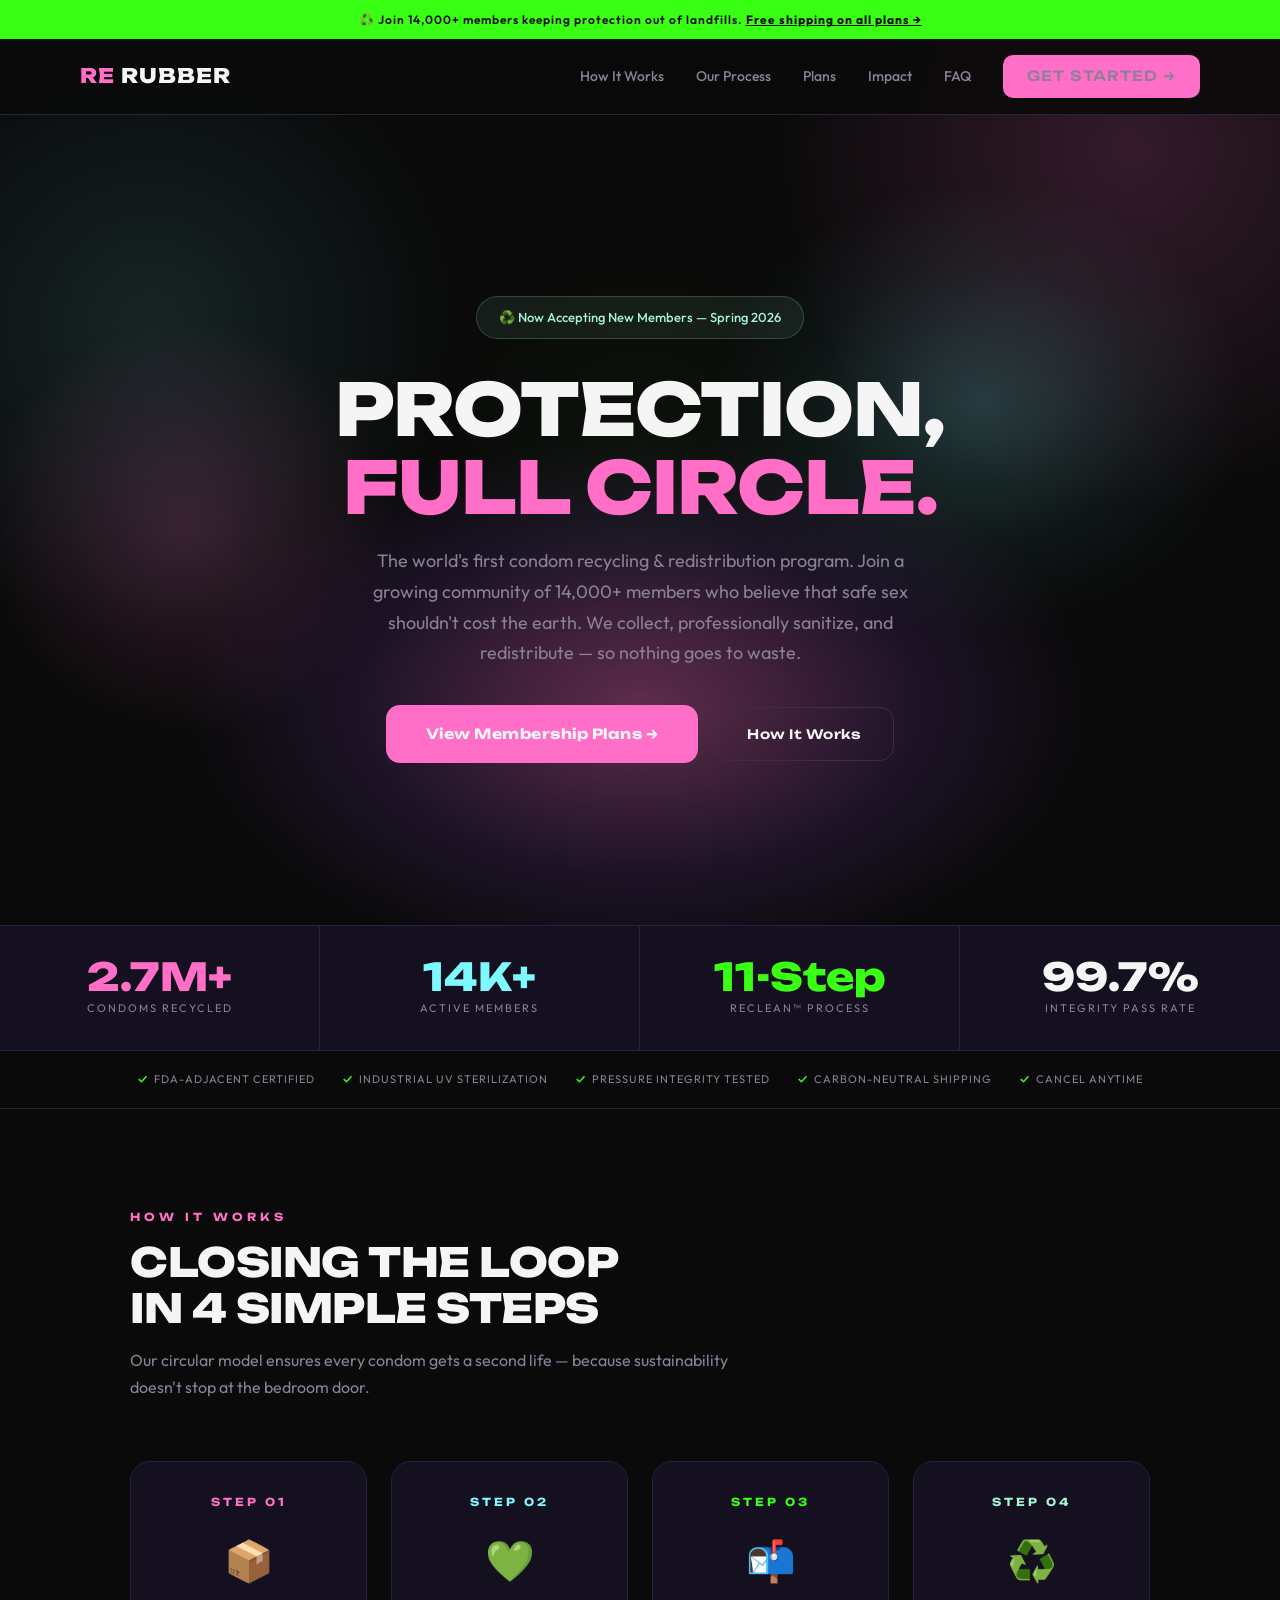
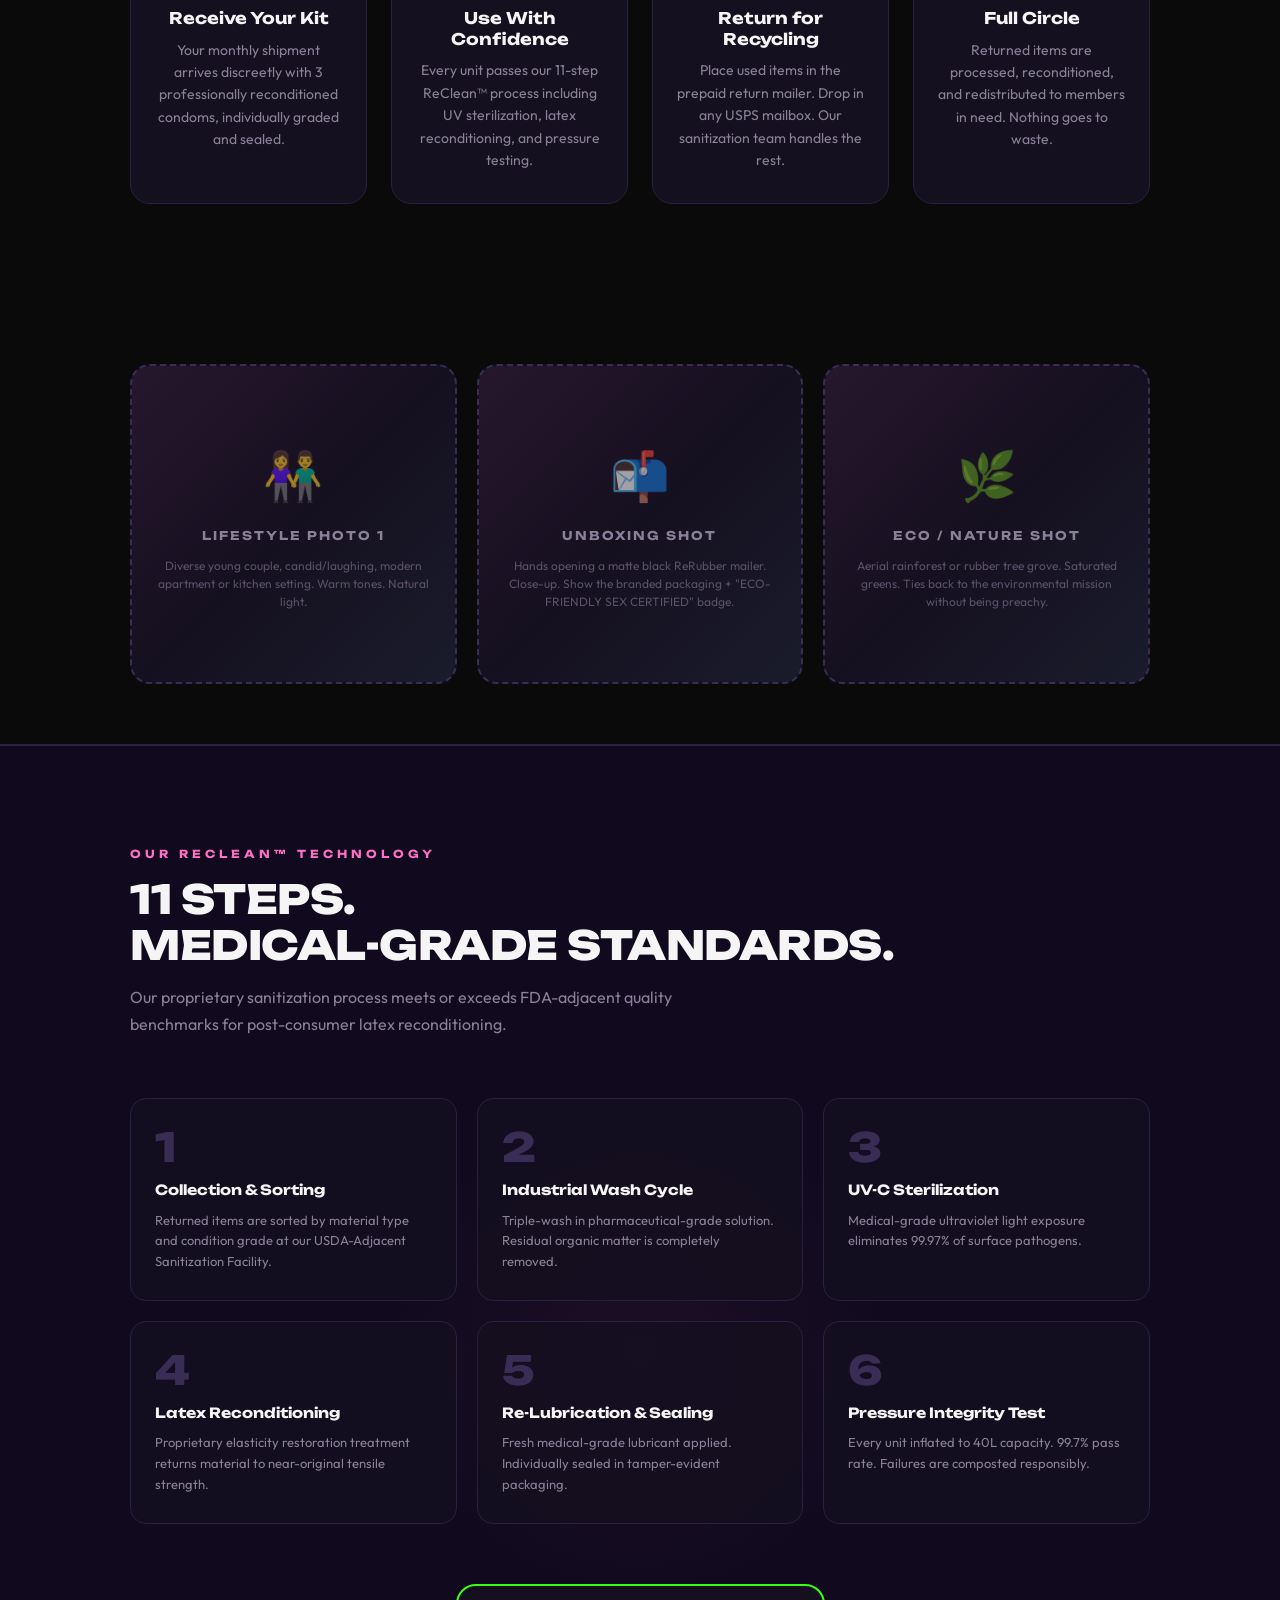
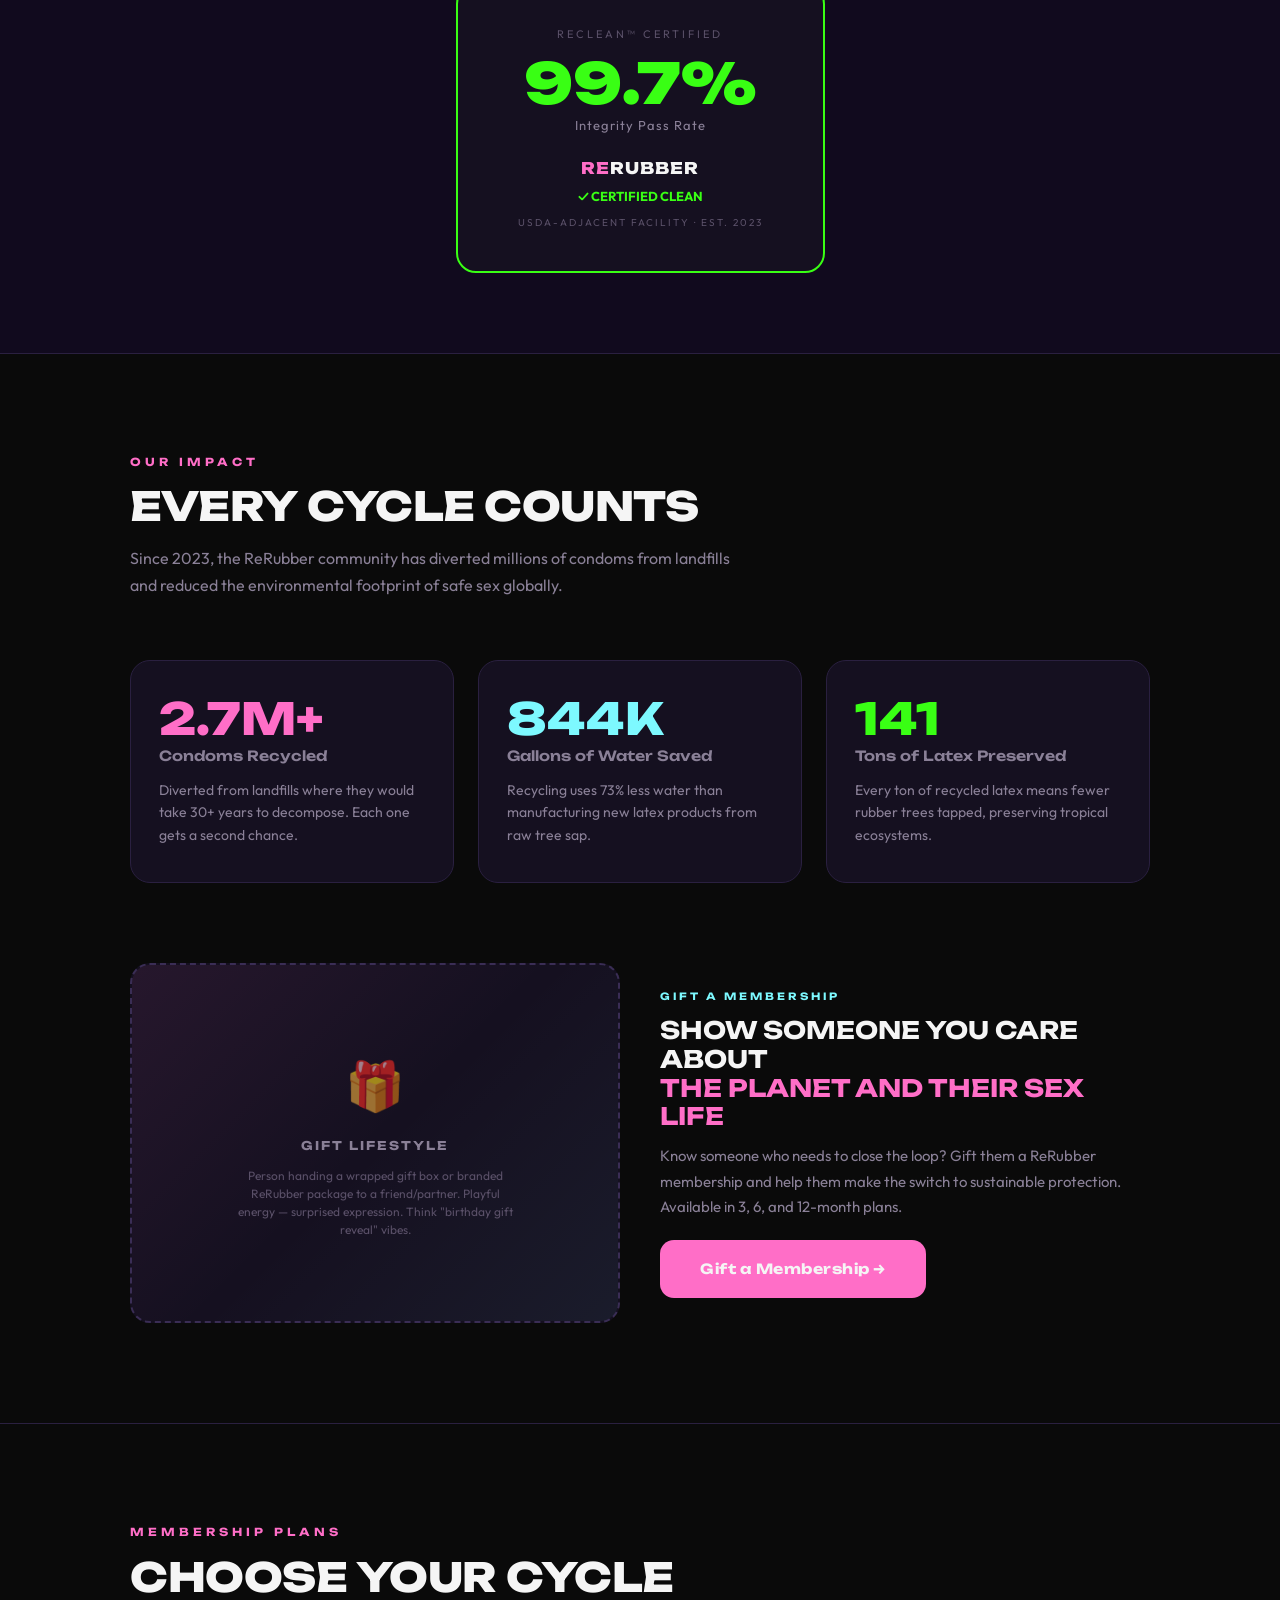
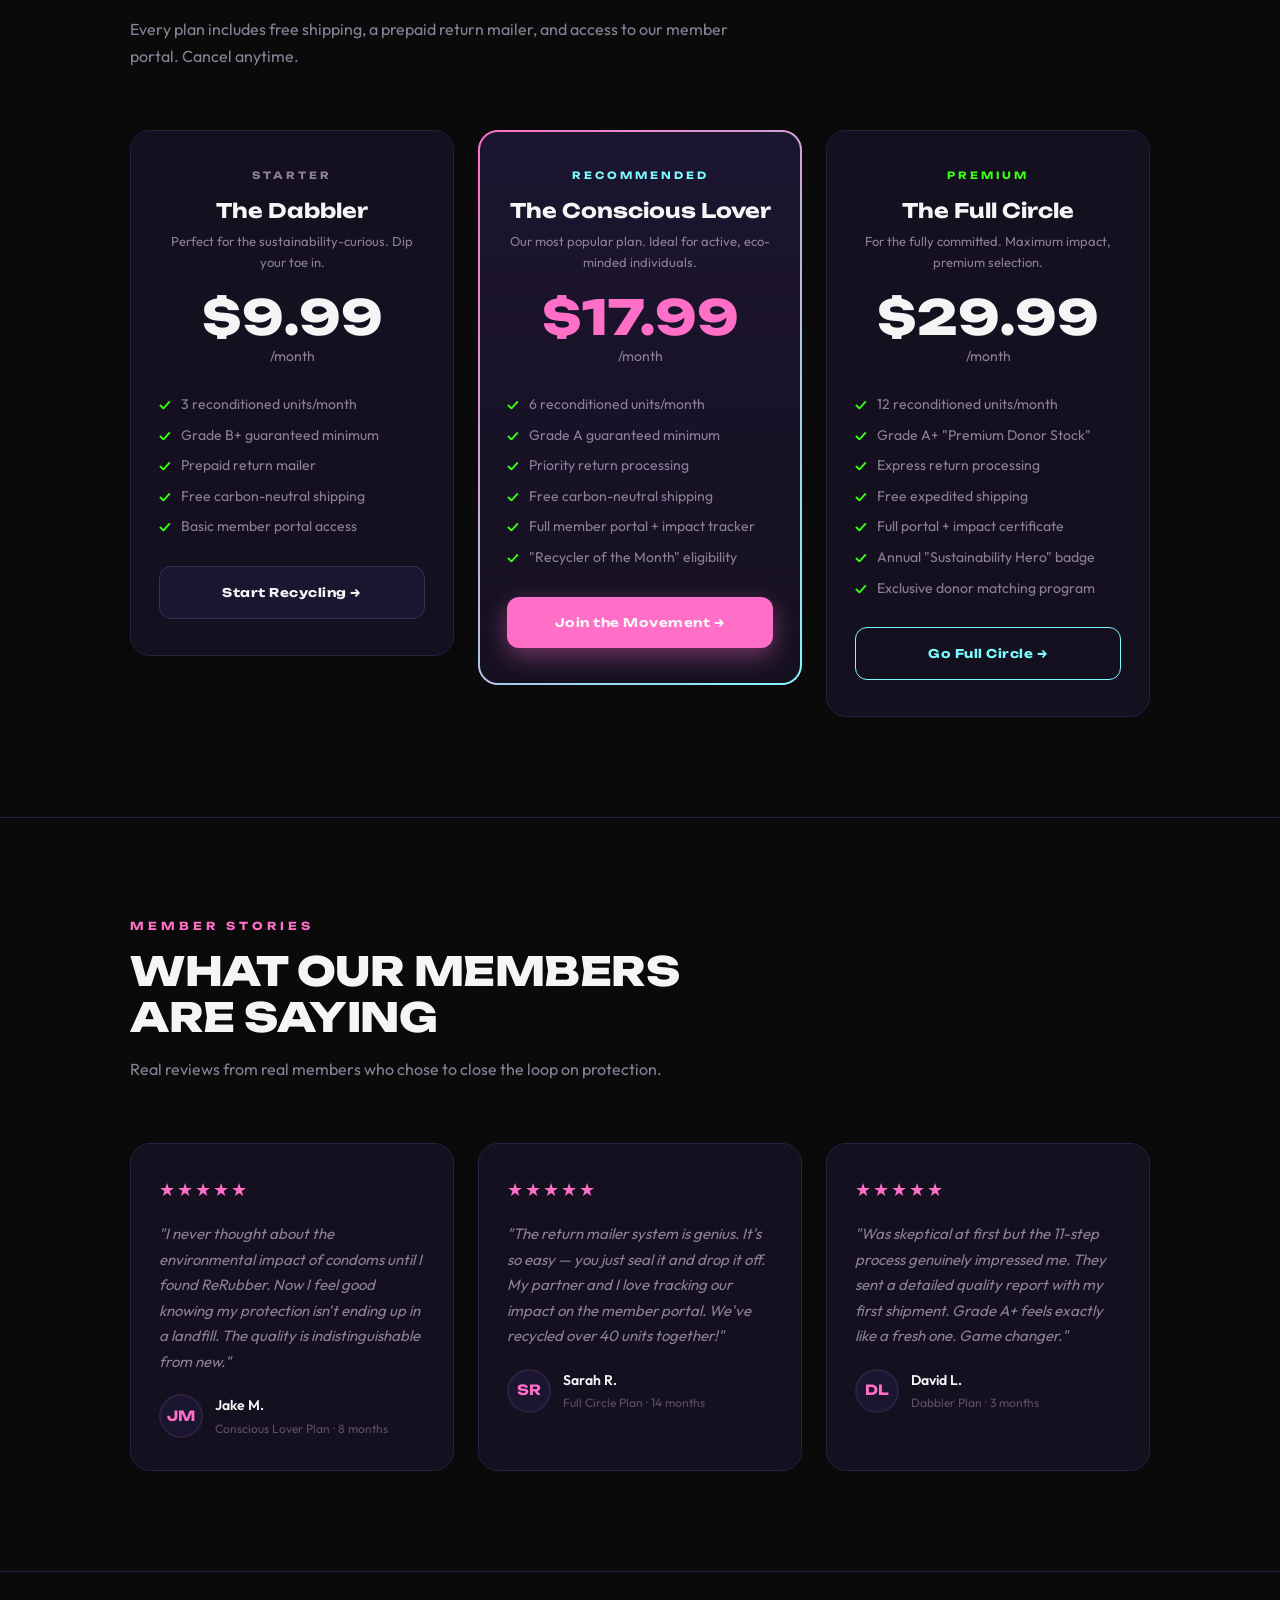
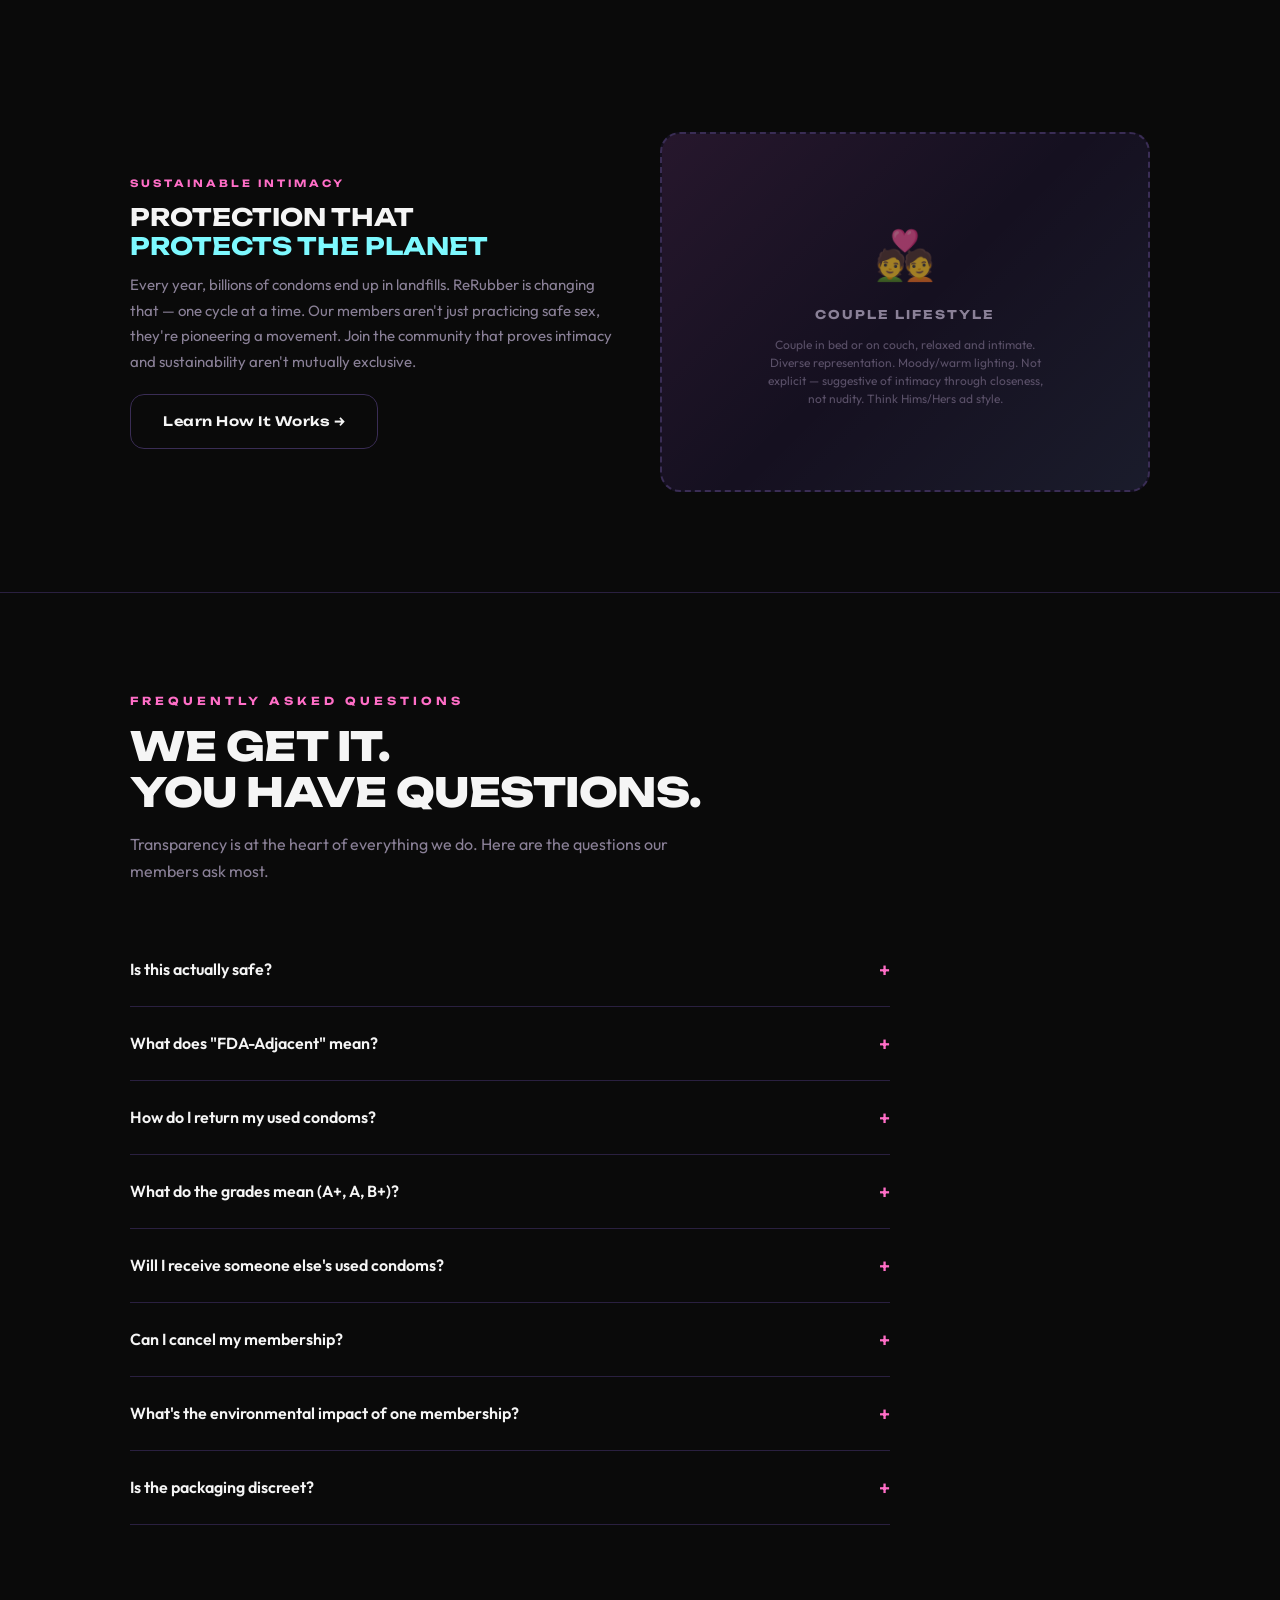
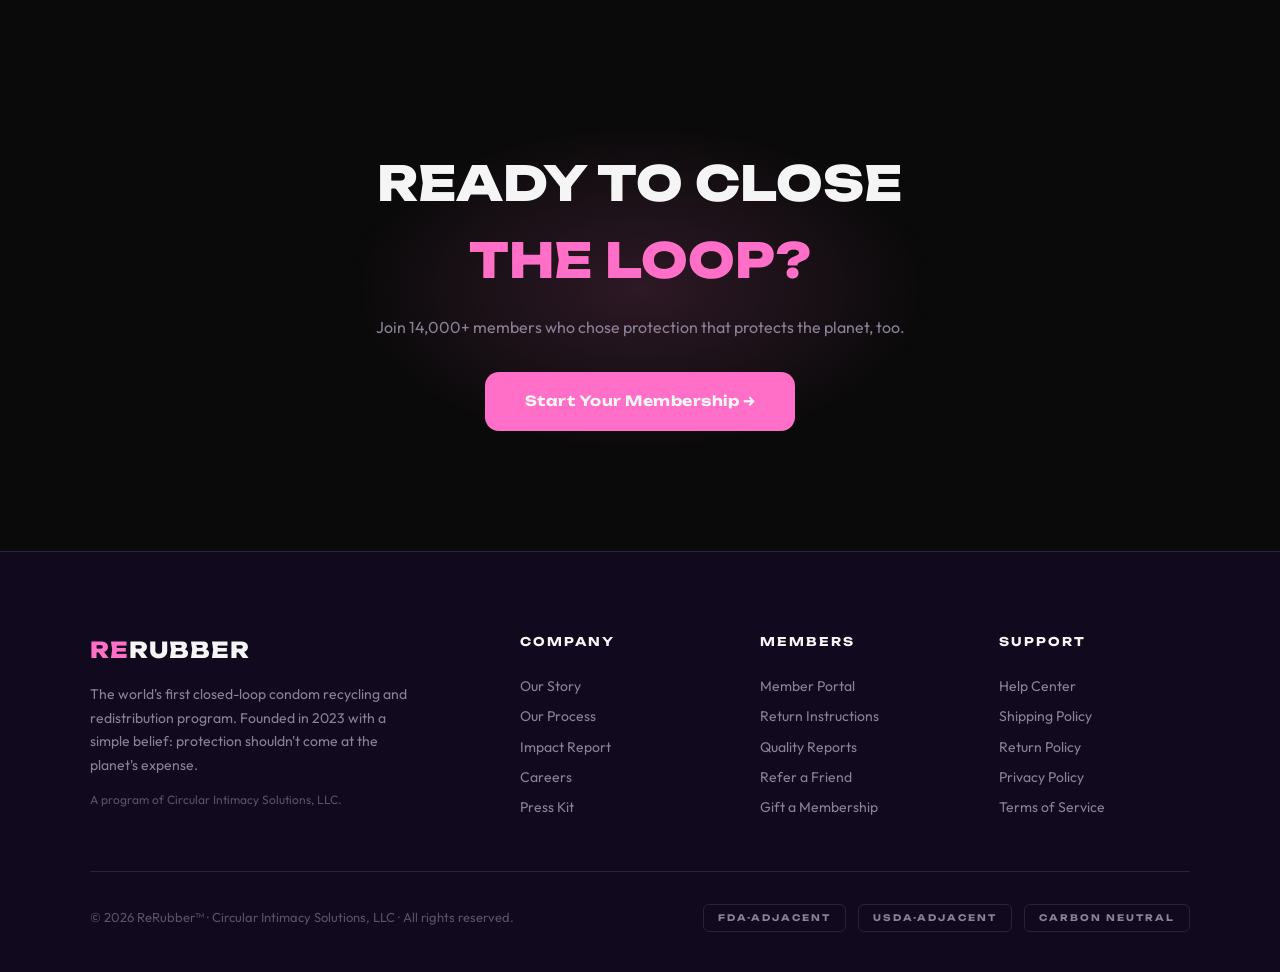
==== commit c5e82f1e: "homepage rebrand and redesign" ====
--- a/public/index.html
+++ b/public/index.html
@@ -4,1364 +4,1681 @@
 <meta charset="UTF-8">
 <meta name="viewport" content="width=device-width, initial-scale=1.0">
 <title>ReRubber™ — Protection, Full Circle. | Sustainable Condom Recycling</title>
-<meta name="description" content="Join 14,000+ members in the world's first closed-loop condom recycling program. Professionally sanitized, quality-inspected, and redistributed. Protection, Full Circle.">
+<meta name="description" content="The world's first condom recycling & redistribution program. Join 14,000+ members who believe safe sex shouldn't cost the earth.">
 <link rel="preconnect" href="https://fonts.googleapis.com">
-<link href="https://fonts.googleapis.com/css2?family=Montserrat:wght@400;500;600;700;800&family=Lora:ital,wght@0,400;0,500;0,600;1,400;1,500&display=swap" rel="stylesheet">
+<link rel="preconnect" href="https://fonts.gstatic.com" crossorigin>
+<link href="https://fonts.googleapis.com/css2?family=Unbounded:wght@300;400;500;600;700;800;900&family=Outfit:wght@300;400;500;600;700&display=swap" rel="stylesheet">
 <style>
-  :root {
-    --forest: #1B4332;
-    --forest-deep: #122C21;
-    --sage: #52796F;
-    --sage-light: #6B9080;
-    --accent: #40916C;
-    --accent-light: #74C69D;
-    --cream: #F5F0E8;
-    --cream-dark: #E8E0D0;
-    --charcoal: #2D2D2D;
-    --earth: #8B6F47;
-    --white: #FFFFFF;
-    --off-white: #FAFAF7;
-    --light-sage: #D8E2DC;
-  }
-
-  * { margin: 0; padding: 0; box-sizing: border-box; }
-  
-  html { scroll-behavior: smooth; }
-  
-  body {
-    font-family: 'Lora', Georgia, serif;
-    color: var(--charcoal);
-    background: var(--off-white);
-    line-height: 1.7;
-    -webkit-font-smoothing: antialiased;
-  }
-
-  /* ===== UTILITY ===== */
-  .container { max-width: 1140px; margin: 0 auto; padding: 0 24px; }
-  .container-narrow { max-width: 800px; margin: 0 auto; padding: 0 24px; }
-  .text-center { text-align: center; }
-  .sr-only { position: absolute; width: 1px; height: 1px; overflow: hidden; clip: rect(0,0,0,0); }
-
-  /* ===== TYPOGRAPHY ===== */
-  h1, h2, h3, h4, h5, h6 { font-family: 'Montserrat', sans-serif; line-height: 1.2; }
-  
-  .section-label {
-    font-family: 'Montserrat', sans-serif;
-    font-size: 0.75rem;
-    font-weight: 700;
-    letter-spacing: 0.15em;
-    text-transform: uppercase;
-    color: var(--accent);
-    margin-bottom: 12px;
-  }
-
-  .section-title {
-    font-size: clamp(2rem, 4vw, 2.75rem);
-    font-weight: 700;
-    color: var(--forest);
-    margin-bottom: 16px;
-  }
-
-  .section-subtitle {
-    font-family: 'Lora', serif;
-    font-size: 1.125rem;
-    color: var(--sage);
-    max-width: 600px;
-    margin: 0 auto;
-    line-height: 1.8;
-  }
-
-  /* ===== ANNOUNCEMENT BAR ===== */
-  .announcement {
-    background: var(--forest);
-    color: var(--cream);
-    text-align: center;
-    padding: 10px 24px;
-    font-family: 'Montserrat', sans-serif;
-    font-size: 0.8rem;
-    font-weight: 500;
-    letter-spacing: 0.05em;
-  }
-  .announcement span { color: var(--accent-light); font-weight: 700; }
-
-  /* ===== NAV ===== */
-  .nav {
-    background: var(--white);
-    border-bottom: 1px solid var(--light-sage);
-    padding: 0 24px;
-    position: sticky;
-    top: 0;
-    z-index: 100;
-  }
-  .nav-inner {
-    max-width: 1140px;
-    margin: 0 auto;
+/* ============================================================
+   RERUBBER™ — ECO-FRIENDLY SEX FOR ALL
+   Single-file build · All CSS + JS inline
+   ============================================================ */
+
+/* --- TOKENS --- */
+:root {
+  --void: #0a0a0a;
+  --deep: #110a1e;
+  --surface: #151020;
+  --surface-light: #1c1530;
+  --border: #2a2040;
+  --border-light: #3a2d55;
+  --neon-rose: #ff6ec7;
+  --neon-rose-dim: rgba(255,110,199,0.15);
+  --neon-rose-glow: rgba(255,110,199,0.4);
+  --neon-rose-bright: #ff8ad4;
+  --electric-cyan: #7df9ff;
+  --electric-cyan-dim: rgba(125,249,255,0.1);
+  --toxic-green: #39ff14;
+  --toxic-green-dim: rgba(57,255,20,0.1);
+  --eco-mint: #a7f3d0;
+  --eco-mint-dim: rgba(167,243,208,0.08);
+  --white: #f5f5f5;
+  --muted: #8a8097;
+  --muted-dark: #5a5068;
+  --font-display: 'Unbounded', sans-serif;
+  --font-body: 'Outfit', sans-serif;
+  --ease-out: cubic-bezier(0.16, 1, 0.3, 1);
+  --ease-spring: cubic-bezier(0.34, 1.56, 0.64, 1);
+}
+
+/* --- RESET --- */
+*, *::before, *::after { margin: 0; padding: 0; box-sizing: border-box; }
+html { scroll-behavior: smooth; scroll-padding-top: 80px; }
+body {
+  background: var(--void);
+  color: var(--white);
+  font-family: var(--font-body);
+  line-height: 1.6;
+  -webkit-font-smoothing: antialiased;
+  -moz-osx-font-smoothing: grayscale;
+  overflow-x: hidden;
+}
+a { color: inherit; text-decoration: none; }
+img { max-width: 100%; display: block; }
+button { font-family: inherit; cursor: pointer; border: none; }
+ul { list-style: none; }
+
+/* --- REVEAL ANIMATION BASE --- */
+.reveal {
+  opacity: 0;
+  transform: translateY(40px);
+  transition: opacity 0.8s var(--ease-out), transform 0.8s var(--ease-out);
+}
+.reveal.visible {
+  opacity: 1;
+  transform: translateY(0);
+}
+.reveal-delay-1 { transition-delay: 0.1s; }
+.reveal-delay-2 { transition-delay: 0.2s; }
+.reveal-delay-3 { transition-delay: 0.3s; }
+.reveal-delay-4 { transition-delay: 0.4s; }
+.reveal-delay-5 { transition-delay: 0.5s; }
+.reveal-delay-6 { transition-delay: 0.6s; }
+
+/* --- AMBIENT GLOW --- */
+.ambient-glow {
+  position: fixed;
+  pointer-events: none;
+  z-index: 0;
+}
+.glow-1 {
+  width: 800px; height: 800px;
+  top: -250px; right: -250px;
+  background: radial-gradient(ellipse, rgba(255,110,199,0.25), transparent 65%);
+  opacity: 0.7;
+  animation: glowDrift1 25s ease-in-out infinite;
+}
+.glow-2 {
+  width: 700px; height: 700px;
+  bottom: 25%; left: -200px;
+  background: radial-gradient(ellipse, rgba(125,249,255,0.18), transparent 65%);
+  opacity: 0.6;
+  animation: glowDrift2 30s ease-in-out infinite;
+}
+.glow-3 {
+  width: 500px; height: 500px;
+  top: 50%; left: 50%;
+  transform: translate(-50%, -50%);
+  background: radial-gradient(ellipse, rgba(57,255,20,0.08), transparent 65%);
+  opacity: 0.5;
+  animation: glowDrift3 35s ease-in-out infinite;
+}
+@keyframes glowDrift1 {
+  0%, 100% { transform: translate(0, 0); }
+  33% { transform: translate(-80px, 60px); }
+  66% { transform: translate(40px, -40px); }
+}
+@keyframes glowDrift2 {
+  0%, 100% { transform: translate(0, 0); }
+  50% { transform: translate(60px, -80px); }
+}
+@keyframes glowDrift3 {
+  0%, 100% { transform: translate(-50%, -50%) scale(1); }
+  33% { transform: translate(-40%, -55%) scale(1.2); }
+  66% { transform: translate(-60%, -45%) scale(0.9); }
+}
+
+/* --- ANNOUNCEMENT BAR --- */
+.announce-bar {
+  background: var(--toxic-green);
+  color: var(--void);
+  text-align: center;
+  padding: 10px 20px;
+  font-size: 12px;
+  font-weight: 600;
+  letter-spacing: 1px;
+  position: relative;
+  z-index: 100;
+}
+.announce-bar a {
+  text-decoration: underline;
+  font-weight: 700;
+}
+
+/* --- NAVIGATION --- */
+.nav {
+  position: sticky;
+  top: 0;
+  z-index: 99;
+  background: rgba(10, 10, 10, 0.85);
+  backdrop-filter: blur(20px);
+  -webkit-backdrop-filter: blur(20px);
+  border-bottom: 1px solid var(--border);
+  transition: box-shadow 0.3s;
+}
+.nav.scrolled {
+  box-shadow: 0 4px 30px rgba(0,0,0,0.5);
+}
+.nav-inner {
+  max-width: 1200px;
+  margin: 0 auto;
+  display: flex;
+  align-items: center;
+  justify-content: space-between;
+  padding: 16px 40px;
+}
+.nav-logo {
+  font-family: var(--font-display);
+  font-weight: 800;
+  font-size: 20px;
+  letter-spacing: 1px;
+  display: flex;
+  align-items: center;
+  gap: 6px;
+}
+.nav-logo .re { color: var(--neon-rose); }
+.nav-links {
+  display: flex;
+  align-items: center;
+  gap: 32px;
+}
+.nav-links a {
+  font-size: 14px;
+  font-weight: 500;
+  color: var(--muted);
+  transition: color 0.2s;
+  position: relative;
+}
+.nav-links a:hover { color: var(--white); }
+.nav-links a::after {
+  content: '';
+  position: absolute;
+  bottom: -4px;
+  left: 0;
+  width: 0;
+  height: 2px;
+  background: var(--neon-rose);
+  transition: width 0.3s var(--ease-out);
+}
+.nav-links a:hover::after { width: 100%; }
+.nav-cta {
+  font-family: var(--font-display);
+  font-size: 11px;
+  font-weight: 700;
+  letter-spacing: 1px;
+  padding: 10px 24px;
+  background: var(--neon-rose);
+  color: var(--white);
+  border-radius: 10px;
+  transition: transform 0.2s, box-shadow 0.2s, background 0.2s;
+}
+.nav-cta:hover {
+  transform: translateY(-2px);
+  box-shadow: 0 6px 24px var(--neon-rose-glow);
+  background: var(--neon-rose-bright);
+}
+/* Mobile nav toggle */
+.nav-toggle {
+  display: none;
+  background: none;
+  border: none;
+  color: var(--white);
+  font-size: 28px;
+  padding: 4px;
+  cursor: pointer;
+}
+
+/* --- HERO --- */
+.hero {
+  position: relative;
+  min-height: 90vh;
+  display: flex;
+  align-items: center;
+  justify-content: center;
+  text-align: center;
+  padding: 100px 40px 80px;
+  overflow: hidden;
+}
+.hero::before {
+  content: '';
+  position: absolute;
+  bottom: -80px;
+  left: 50%;
+  transform: translateX(-50%);
+  width: 1000px;
+  height: 600px;
+  background: radial-gradient(ellipse, rgba(255,110,199,0.35), rgba(168,85,247,0.12) 40%, transparent 65%);
+  pointer-events: none;
+  animation: heroGlow 8s ease-in-out infinite;
+}
+.hero::after {
+  content: '';
+  position: absolute;
+  top: 5%;
+  right: 0%;
+  width: 600px;
+  height: 500px;
+  background: radial-gradient(ellipse, rgba(125,249,255,0.2), rgba(125,249,255,0.05) 40%, transparent 65%);
+  pointer-events: none;
+  animation: heroGlow2 12s ease-in-out infinite;
+}
+/* Third hero glow — left side warm */
+.hero-glow-extra {
+  position: absolute;
+  top: 20%;
+  left: -5%;
+  width: 500px;
+  height: 500px;
+  background: radial-gradient(ellipse, rgba(255,110,199,0.18), transparent 60%);
+  pointer-events: none;
+  animation: heroGlow3 15s ease-in-out infinite;
+}
+@keyframes heroGlow {
+  0%, 100% { opacity: 0.7; transform: translateX(-50%) scale(1); }
+  50% { opacity: 1; transform: translateX(-50%) scale(1.15); }
+}
+@keyframes heroGlow2 {
+  0%, 100% { opacity: 0.5; transform: scale(1); }
+  50% { opacity: 0.8; transform: scale(1.2); }
+}
+@keyframes heroGlow3 {
+  0%, 100% { opacity: 0.3; transform: scale(1) translateY(0); }
+  50% { opacity: 0.6; transform: scale(1.1) translateY(-30px); }
+}
+.hero-content {
+  position: relative;
+  z-index: 2;
+  max-width: 800px;
+}
+.hero-badge {
+  display: inline-flex;
+  align-items: center;
+  gap: 8px;
+  font-size: 13px;
+  font-weight: 500;
+  color: var(--eco-mint);
+  background: var(--eco-mint-dim);
+  border: 1px solid rgba(167,243,208,0.2);
+  padding: 10px 22px;
+  border-radius: 100px;
+  margin-bottom: 32px;
+}
+.hero h1 {
+  font-family: var(--font-display);
+  font-size: clamp(40px, 6vw, 72px);
+  font-weight: 800;
+  line-height: 1.08;
+  letter-spacing: -1px;
+  margin-bottom: 20px;
+}
+.hero h1 .accent { color: var(--neon-rose); }
+.hero-sub {
+  font-size: 18px;
+  color: var(--muted);
+  max-width: 560px;
+  margin: 0 auto 36px;
+  line-height: 1.7;
+}
+.hero-actions {
+  display: flex;
+  align-items: center;
+  justify-content: center;
+  gap: 16px;
+  flex-wrap: wrap;
+}
+.btn-primary {
+  font-family: var(--font-display);
+  font-size: 14px;
+  font-weight: 700;
+  letter-spacing: 0.5px;
+  padding: 18px 40px;
+  background: var(--neon-rose);
+  color: var(--white);
+  border-radius: 14px;
+  transition: transform 0.2s, box-shadow 0.3s, background 0.2s;
+  display: inline-flex;
+  align-items: center;
+  gap: 8px;
+}
+.btn-primary:hover {
+  transform: translateY(-3px);
+  box-shadow: 0 12px 40px var(--neon-rose-glow);
+  background: var(--neon-rose-bright);
+}
+@keyframes ctaPulse {
+  0%, 100% { box-shadow: 0 0 0 0 var(--neon-rose-glow); }
+  50% { box-shadow: 0 0 0 12px rgba(255,110,199,0); }
+}
+.btn-primary.pulse { animation: ctaPulse 2.5s ease-in-out infinite; }
+.btn-secondary {
+  font-family: var(--font-display);
+  font-size: 13px;
+  font-weight: 600;
+  letter-spacing: 0.5px;
+  padding: 16px 32px;
+  background: transparent;
+  color: var(--white);
+  border: 1px solid var(--border-light);
+  border-radius: 14px;
+  transition: transform 0.2s, border-color 0.2s, color 0.2s;
+  display: inline-flex;
+  align-items: center;
+  gap: 8px;
+}
+.btn-secondary:hover {
+  transform: translateY(-2px);
+  border-color: var(--electric-cyan);
+  color: var(--electric-cyan);
+}
+
+/* --- STATS BAR --- */
+.stats-bar {
+  display: grid;
+  grid-template-columns: repeat(4, 1fr);
+  border-top: 1px solid var(--border);
+  border-bottom: 1px solid var(--border);
+  background: var(--surface);
+  position: relative;
+  z-index: 2;
+}
+.stat-item {
+  padding: 32px 16px;
+  text-align: center;
+  border-right: 1px solid var(--border);
+  transition: background 0.3s;
+}
+.stat-item:last-child { border-right: none; }
+.stat-item:hover { background: var(--surface-light); }
+.stat-number {
+  font-family: var(--font-display);
+  font-size: clamp(28px, 3vw, 40px);
+  font-weight: 800;
+  margin-bottom: 4px;
+  line-height: 1;
+}
+.stat-label {
+  font-size: 11px;
+  letter-spacing: 2px;
+  text-transform: uppercase;
+  color: var(--muted);
+}
+
+/* --- TRUST BADGES --- */
+.trust-bar {
+  display: flex;
+  justify-content: center;
+  gap: 28px;
+  padding: 20px 40px;
+  background: var(--void);
+  border-bottom: 1px solid var(--border);
+  flex-wrap: wrap;
+  position: relative;
+  z-index: 2;
+}
+.trust-item {
+  display: flex;
+  align-items: center;
+  gap: 6px;
+  font-size: 11px;
+  letter-spacing: 1px;
+  text-transform: uppercase;
+  color: var(--muted);
+}
+.trust-check { color: var(--toxic-green); font-weight: 700; }
+
+/* --- SECTIONS --- */
+.section {
+  max-width: 1100px;
+  margin: 0 auto;
+  padding: 100px 40px;
+  position: relative;
+  z-index: 2;
+}
+.section-tag {
+  font-family: var(--font-display);
+  font-size: 11px;
+  font-weight: 700;
+  letter-spacing: 4px;
+  text-transform: uppercase;
+  color: var(--neon-rose);
+  margin-bottom: 12px;
+}
+.section-title {
+  font-family: var(--font-display);
+  font-size: clamp(26px, 3.5vw, 40px);
+  font-weight: 800;
+  line-height: 1.15;
+  margin-bottom: 16px;
+  letter-spacing: -0.5px;
+}
+.section-sub {
+  font-size: 16px;
+  color: var(--muted);
+  max-width: 600px;
+  line-height: 1.7;
+}
+.divider {
+  border: none;
+  border-top: 1px solid var(--border);
+  margin: 0;
+}
+
+/* --- HOW IT WORKS --- */
+.steps-grid {
+  display: grid;
+  grid-template-columns: repeat(4, 1fr);
+  gap: 24px;
+  margin-top: 60px;
+}
+.step-card {
+  background: var(--surface);
+  border: 1px solid var(--border);
+  border-radius: 20px;
+  padding: 32px 24px;
+  text-align: center;
+  position: relative;
+  transition: transform 0.3s, border-color 0.3s, box-shadow 0.3s;
+}
+.step-card:hover {
+  transform: translateY(-6px);
+  border-color: var(--border-light);
+  box-shadow: 0 12px 40px rgba(0,0,0,0.3);
+}
+.step-number {
+  font-family: var(--font-display);
+  font-size: 11px;
+  font-weight: 700;
+  letter-spacing: 3px;
+  text-transform: uppercase;
+  margin-bottom: 16px;
+}
+.step-icon {
+  font-size: 40px;
+  margin-bottom: 16px;
+  display: block;
+}
+.step-title {
+  font-family: var(--font-display);
+  font-size: 16px;
+  font-weight: 700;
+  margin-bottom: 10px;
+  line-height: 1.3;
+}
+.step-desc {
+  font-size: 14px;
+  color: var(--muted);
+  line-height: 1.6;
+}
+
+/* --- PROCESS / RECLEAN --- */
+.process-section {
+  background: var(--deep);
+  border-top: 1px solid var(--border);
+  border-bottom: 1px solid var(--border);
+  position: relative;
+  overflow: hidden;
+}
+.process-section::before {
+  content: '';
+  position: absolute;
+  top: 50%;
+  left: 50%;
+  transform: translate(-50%, -50%);
+  width: 600px;
+  height: 600px;
+  background: radial-gradient(ellipse, var(--neon-rose-dim), transparent 60%);
+  opacity: 0.3;
+  pointer-events: none;
+}
+.process-grid {
+  display: grid;
+  grid-template-columns: repeat(3, 1fr);
+  gap: 20px;
+  margin-top: 60px;
+}
+.process-card {
+  background: rgba(21, 16, 32, 0.8);
+  border: 1px solid var(--border);
+  border-radius: 16px;
+  padding: 28px 24px;
+  position: relative;
+  transition: border-color 0.3s, transform 0.3s;
+}
+.process-card:hover {
+  border-color: var(--border-light);
+  transform: translateY(-4px);
+}
+.process-num {
+  font-family: var(--font-display);
+  font-size: 40px;
+  font-weight: 800;
+  color: var(--border-light);
+  margin-bottom: 12px;
+  line-height: 1;
+}
+.process-name {
+  font-family: var(--font-display);
+  font-size: 14px;
+  font-weight: 700;
+  margin-bottom: 8px;
+}
+.process-desc {
+  font-size: 13px;
+  color: var(--muted);
+  line-height: 1.6;
+}
+
+/* Certified badge */
+.certified-block {
+  margin-top: 60px;
+  text-align: center;
+}
+.certified-card {
+  display: inline-block;
+  background: var(--surface);
+  border: 2px solid var(--toxic-green);
+  border-radius: 20px;
+  padding: 40px 60px;
+  text-align: center;
+  position: relative;
+}
+.certified-big {
+  font-family: var(--font-display);
+  font-size: 56px;
+  font-weight: 900;
+  color: var(--toxic-green);
+  line-height: 1;
+  margin-bottom: 4px;
+}
+.certified-label {
+  font-size: 13px;
+  color: var(--muted);
+  letter-spacing: 1px;
+}
+.certified-stamp {
+  margin-top: 20px;
+  display: flex;
+  flex-direction: column;
+  align-items: center;
+  gap: 4px;
+}
+.certified-logo {
+  font-family: var(--font-display);
+  font-size: 16px;
+  font-weight: 800;
+  letter-spacing: 1px;
+}
+.certified-logo .re { color: var(--neon-rose); }
+.certified-check {
+  font-size: 13px;
+  color: var(--toxic-green);
+  font-weight: 700;
+}
+.certified-sub {
+  font-size: 10px;
+  letter-spacing: 2px;
+  text-transform: uppercase;
+  color: var(--muted-dark);
+  margin-top: 4px;
+}
+
+/* --- IMPACT --- */
+.impact-grid {
+  display: grid;
+  grid-template-columns: repeat(3, 1fr);
+  gap: 24px;
+  margin-top: 60px;
+}
+.impact-card {
+  background: var(--surface);
+  border: 1px solid var(--border);
+  border-radius: 20px;
+  padding: 36px 28px;
+  transition: transform 0.3s, border-color 0.3s;
+}
+.impact-card:hover {
+  transform: translateY(-4px);
+  border-color: var(--border-light);
+}
+.impact-number {
+  font-family: var(--font-display);
+  font-size: 44px;
+  font-weight: 800;
+  margin-bottom: 4px;
+  line-height: 1;
+}
+.impact-unit {
+  font-family: var(--font-display);
+  font-size: 14px;
+  font-weight: 600;
+  color: var(--muted);
+  margin-bottom: 12px;
+}
+.impact-desc {
+  font-size: 14px;
+  color: var(--muted);
+  line-height: 1.6;
+}
+
+/* --- PLANS --- */
+.plans-grid {
+  display: grid;
+  grid-template-columns: repeat(3, 1fr);
+  gap: 24px;
+  margin-top: 60px;
+  align-items: start;
+}
+.plan-card {
+  background: var(--surface);
+  border: 1px solid var(--border);
+  border-radius: 20px;
+  padding: 36px 28px;
+  text-align: center;
+  transition: transform 0.3s, border-color 0.3s, box-shadow 0.3s;
+  position: relative;
+}
+.plan-card:hover {
+  transform: translateY(-6px);
+  box-shadow: 0 16px 50px rgba(0,0,0,0.3);
+}
+.plan-card.featured {
+  border-color: var(--neon-rose);
+  background: linear-gradient(180deg, var(--surface-light), var(--surface));
+}
+.plan-card.featured::before {
+  content: '';
+  position: absolute;
+  inset: -1px;
+  border-radius: 20px;
+  padding: 2px;
+  background: linear-gradient(135deg, var(--neon-rose), var(--electric-cyan));
+  -webkit-mask: linear-gradient(#fff 0 0) content-box, linear-gradient(#fff 0 0);
+  mask: linear-gradient(#fff 0 0) content-box, linear-gradient(#fff 0 0);
+  -webkit-mask-composite: xor;
+  mask-composite: exclude;
+  pointer-events: none;
+  animation: borderPulse 3s ease-in-out infinite;
+}
+@keyframes borderPulse {
+  0%, 100% { opacity: 0.6; }
+  50% { opacity: 1; }
+}
+.plan-badge {
+  font-family: var(--font-display);
+  font-size: 10px;
+  font-weight: 700;
+  letter-spacing: 3px;
+  text-transform: uppercase;
+  margin-bottom: 12px;
+}
+.plan-name {
+  font-family: var(--font-display);
+  font-size: 20px;
+  font-weight: 700;
+  margin-bottom: 4px;
+}
+.plan-subtitle {
+  font-size: 13px;
+  color: var(--muted);
+  margin-bottom: 20px;
+}
+.plan-price {
+  font-family: var(--font-display);
+  font-size: 48px;
+  font-weight: 800;
+  line-height: 1;
+  margin-bottom: 4px;
+}
+.plan-period {
+  font-size: 14px;
+  color: var(--muted);
+  margin-bottom: 28px;
+}
+.plan-features {
+  text-align: left;
+  display: flex;
+  flex-direction: column;
+  gap: 10px;
+  margin-bottom: 28px;
+}
+.plan-feature {
+  font-size: 14px;
+  color: var(--muted);
+  display: flex;
+  align-items: flex-start;
+  gap: 10px;
+  line-height: 1.4;
+}
+.plan-feature .pf-check {
+  color: var(--toxic-green);
+  font-weight: 700;
+  flex-shrink: 0;
+  margin-top: 1px;
+}
+.plan-cta {
+  display: block;
+  width: 100%;
+  font-family: var(--font-display);
+  font-size: 12px;
+  font-weight: 700;
+  letter-spacing: 0.5px;
+  padding: 16px;
+  border-radius: 12px;
+  transition: transform 0.2s, box-shadow 0.2s, background 0.2s;
+}
+.plan-cta:hover {
+  transform: translateY(-2px);
+}
+
+/* --- REVIEWS --- */
+.reviews-grid {
+  display: grid;
+  grid-template-columns: repeat(3, 1fr);
+  gap: 24px;
+  margin-top: 60px;
+}
+.review-card {
+  background: var(--surface);
+  border: 1px solid var(--border);
+  border-radius: 20px;
+  padding: 32px 28px;
+  transition: transform 0.3s, border-color 0.3s;
+}
+.review-card:hover {
+  transform: translateY(-4px);
+  border-color: var(--border-light);
+}
+.review-stars {
+  font-size: 18px;
+  margin-bottom: 16px;
+  color: var(--neon-rose);
+  letter-spacing: 2px;
+}
+.review-text {
+  font-size: 15px;
+  color: var(--muted);
+  line-height: 1.7;
+  margin-bottom: 20px;
+  font-style: italic;
+}
+.review-author {
+  display: flex;
+  align-items: center;
+  gap: 12px;
+}
+.review-avatar {
+  width: 44px;
+  height: 44px;
+  border-radius: 50%;
+  background: var(--surface-light);
+  border: 2px solid var(--border);
+  display: flex;
+  align-items: center;
+  justify-content: center;
+  font-family: var(--font-display);
+  font-size: 14px;
+  font-weight: 700;
+  color: var(--neon-rose);
+}
+.review-name {
+  font-weight: 600;
+  font-size: 14px;
+  margin-bottom: 2px;
+}
+.review-meta {
+  font-size: 12px;
+  color: var(--muted-dark);
+}
+
+/* --- FAQ --- */
+.faq-list {
+  margin-top: 48px;
+  max-width: 760px;
+}
+.faq-item {
+  border-bottom: 1px solid var(--border);
+}
+.faq-question {
+  width: 100%;
+  display: flex;
+  align-items: center;
+  justify-content: space-between;
+  padding: 24px 0;
+  background: none;
+  border: none;
+  color: var(--white);
+  font-family: var(--font-body);
+  font-size: 16px;
+  font-weight: 600;
+  text-align: left;
+  cursor: pointer;
+  transition: color 0.2s;
+  gap: 16px;
+}
+.faq-question:hover { color: var(--neon-rose); }
+.faq-icon {
+  font-size: 20px;
+  color: var(--neon-rose);
+  transition: transform 0.4s var(--ease-out);
+  flex-shrink: 0;
+}
+.faq-item.open .faq-icon { transform: rotate(45deg); }
+.faq-answer {
+  max-height: 0;
+  overflow: hidden;
+  transition: max-height 0.5s var(--ease-out), padding 0.3s;
+}
+.faq-item.open .faq-answer {
+  max-height: 500px;
+}
+.faq-answer-inner {
+  padding-bottom: 24px;
+  font-size: 15px;
+  color: var(--muted);
+  line-height: 1.7;
+}
+
+/* --- FINAL CTA --- */
+.final-cta {
+  text-align: center;
+  padding: 120px 40px;
+  position: relative;
+  overflow: hidden;
+}
+.final-cta::before {
+  content: '';
+  position: absolute;
+  top: 50%;
+  left: 50%;
+  transform: translate(-50%, -50%);
+  width: 700px;
+  height: 400px;
+  background: radial-gradient(ellipse, var(--neon-rose-dim), transparent 60%);
+  pointer-events: none;
+}
+.final-cta h2 {
+  font-family: var(--font-display);
+  font-size: clamp(28px, 4vw, 48px);
+  font-weight: 800;
+  margin-bottom: 16px;
+  position: relative;
+  z-index: 1;
+}
+.final-cta p {
+  font-size: 16px;
+  color: var(--muted);
+  margin-bottom: 32px;
+  position: relative;
+  z-index: 1;
+}
+
+/* --- FOOTER --- */
+.footer {
+  background: var(--deep);
+  border-top: 1px solid var(--border);
+  padding: 80px 40px 40px;
+  position: relative;
+  z-index: 2;
+}
+.footer-inner {
+  max-width: 1100px;
+  margin: 0 auto;
+}
+.footer-grid {
+  display: grid;
+  grid-template-columns: 2fr 1fr 1fr 1fr;
+  gap: 48px;
+  margin-bottom: 48px;
+}
+.footer-brand-name {
+  font-family: var(--font-display);
+  font-size: 22px;
+  font-weight: 800;
+  letter-spacing: 1px;
+  margin-bottom: 16px;
+}
+.footer-brand-name .re { color: var(--neon-rose); }
+.footer-brand-desc {
+  font-size: 14px;
+  color: var(--muted);
+  line-height: 1.7;
+  margin-bottom: 12px;
+  max-width: 320px;
+}
+.footer-brand-llc {
+  font-size: 12px;
+  color: var(--muted-dark);
+}
+.footer-col-title {
+  font-family: var(--font-display);
+  font-size: 12px;
+  font-weight: 700;
+  letter-spacing: 2px;
+  text-transform: uppercase;
+  margin-bottom: 20px;
+  color: var(--white);
+}
+.footer-col a {
+  display: block;
+  font-size: 14px;
+  color: var(--muted);
+  padding: 4px 0;
+  transition: color 0.2s;
+}
+.footer-col a:hover { color: var(--neon-rose); }
+.footer-bottom {
+  padding-top: 32px;
+  border-top: 1px solid var(--border);
+  display: flex;
+  justify-content: space-between;
+  align-items: center;
+  flex-wrap: wrap;
+  gap: 16px;
+}
+.footer-copy {
+  font-size: 13px;
+  color: var(--muted-dark);
+}
+.footer-badges {
+  display: flex;
+  gap: 12px;
+}
+.footer-badge {
+  font-family: var(--font-display);
+  font-size: 9px;
+  font-weight: 700;
+  letter-spacing: 2px;
+  text-transform: uppercase;
+  padding: 6px 14px;
+  border-radius: 6px;
+  border: 1px solid var(--border);
+  color: var(--muted);
+}
+
+/* --- IMAGE PLACEHOLDERS --- */
+.img-placeholder {
+  border-radius: 20px;
+  border: 2px dashed var(--border-light);
+  background: var(--surface);
+  display: flex;
+  flex-direction: column;
+  align-items: center;
+  justify-content: center;
+  gap: 12px;
+  position: relative;
+  overflow: hidden;
+  min-height: 280px;
+}
+.img-placeholder::before {
+  content: '';
+  position: absolute;
+  inset: 0;
+  background: linear-gradient(135deg, var(--neon-rose-dim), transparent 50%, var(--electric-cyan-dim));
+  opacity: 0.5;
+}
+.img-placeholder-icon {
+  font-size: 48px;
+  position: relative;
+  z-index: 1;
+  opacity: 0.6;
+}
+.img-placeholder-label {
+  font-family: var(--font-display);
+  font-size: 12px;
+  font-weight: 700;
+  letter-spacing: 2px;
+  text-transform: uppercase;
+  color: var(--muted);
+  position: relative;
+  z-index: 1;
+}
+.img-placeholder-note {
+  font-size: 12px;
+  color: var(--muted-dark);
+  position: relative;
+  z-index: 1;
+  max-width: 280px;
+  text-align: center;
+  line-height: 1.5;
+}
+
+/* --- LIFESTYLE IMAGE STRIP --- */
+.lifestyle-strip {
+  display: grid;
+  grid-template-columns: repeat(3, 1fr);
+  gap: 20px;
+  margin-top: 60px;
+}
+.lifestyle-strip .img-placeholder {
+  min-height: 320px;
+}
+
+/* --- HERO SPLIT (with image) --- */
+.hero-split {
+  display: grid;
+  grid-template-columns: 1fr 1fr;
+  gap: 60px;
+  align-items: center;
+  margin-top: 60px;
+}
+.hero-split-text {
+  text-align: left;
+}
+
+/* --- FEATURE IMAGE ROW --- */
+.feature-row {
+  display: grid;
+  grid-template-columns: 1fr 1fr;
+  gap: 40px;
+  align-items: center;
+  margin-top: 60px;
+}
+.feature-row.reverse { direction: rtl; }
+.feature-row.reverse > * { direction: ltr; }
+.feature-row-text {
+  display: flex;
+  flex-direction: column;
+  gap: 12px;
+}
+.feature-row-tag {
+  font-family: var(--font-display);
+  font-size: 10px;
+  font-weight: 700;
+  letter-spacing: 3px;
+  text-transform: uppercase;
+}
+.feature-row-title {
+  font-family: var(--font-display);
+  font-size: 24px;
+  font-weight: 700;
+  line-height: 1.2;
+}
+.feature-row-desc {
+  font-size: 15px;
+  color: var(--muted);
+  line-height: 1.7;
+}
+
+/* --- RESPONSIVE --- */
+@media (max-width: 1024px) {
+  .steps-grid { grid-template-columns: repeat(2, 1fr); }
+  .process-grid { grid-template-columns: repeat(2, 1fr); }
+  .plans-grid { grid-template-columns: 1fr; max-width: 420px; margin-left: auto; margin-right: auto; }
+  .impact-grid { grid-template-columns: 1fr; max-width: 500px; }
+  .reviews-grid { grid-template-columns: 1fr; max-width: 500px; }
+  .footer-grid { grid-template-columns: 1fr 1fr; }
+  .hero-split { grid-template-columns: 1fr; }
+  .feature-row { grid-template-columns: 1fr; }
+  .feature-row.reverse { direction: ltr; }
+  .lifestyle-strip { grid-template-columns: 1fr; max-width: 500px; margin-left: auto; margin-right: auto; }
+}
+@media (max-width: 768px) {
+  .nav-links { display: none; }
+  .nav-toggle { display: block; }
+  .nav-links.mobile-open {
     display: flex;
-    align-items: center;
-    justify-content: space-between;
-    height: 72px;
-  }
-  .nav-logo {
-    font-family: 'Montserrat', sans-serif;
-    font-weight: 800;
-    font-size: 1.35rem;
-    letter-spacing: 0.08em;
-    color: var(--forest);
-    text-decoration: none;
-    display: flex;
-    align-items: center;
-    gap: 10px;
-  }
-  .nav-logo .re { color: var(--accent); }
-  .nav-logo-icon {
-    width: 32px;
-    height: 32px;
-    border: 2.5px solid var(--forest);
-    border-radius: 50%;
-    display: flex;
-    align-items: center;
-    justify-content: center;
-    font-size: 0.7rem;
-    color: var(--accent);
-  }
-  .nav-links {
-    display: flex;
-    align-items: center;
-    gap: 32px;
-    list-style: none;
-  }
-  .nav-links a {
-    font-family: 'Montserrat', sans-serif;
-    font-size: 0.85rem;
-    font-weight: 500;
-    color: var(--charcoal);
-    text-decoration: none;
-    letter-spacing: 0.02em;
-    transition: color 0.2s;
-  }
-  .nav-links a:hover { color: var(--accent); }
-  .nav-cta {
-    background: var(--forest) !important;
-    color: var(--cream) !important;
-    padding: 10px 24px !important;
-    border-radius: 6px;
-    font-weight: 600 !important;
-    transition: background 0.2s !important;
-  }
-  .nav-cta:hover { background: var(--accent) !important; }
-
-  .nav-mobile-toggle {
-    display: none;
-    background: none;
-    border: none;
-    cursor: pointer;
-    padding: 8px;
-  }
-  .nav-mobile-toggle span {
-    display: block;
-    width: 24px;
-    height: 2px;
-    background: var(--charcoal);
-    margin: 5px 0;
-    transition: 0.3s;
-  }
-
-  /* ===== HERO ===== */
-  .hero {
-    background: linear-gradient(165deg, var(--forest-deep) 0%, var(--forest) 40%, var(--sage) 100%);
-    padding: 100px 24px 120px;
-    position: relative;
-    overflow: hidden;
-  }
-  .hero::before {
-    content: '';
+    flex-direction: column;
     position: absolute;
-    top: 0; left: 0; right: 0; bottom: 0;
-    background: url("data:image/svg+xml,%3Csvg width='60' height='60' viewBox='0 0 60 60' xmlns='http://www.w3.org/2000/svg'%3E%3Cg fill='none' fill-rule='evenodd'%3E%3Cg fill='%23ffffff' fill-opacity='0.03'%3E%3Cpath d='M36 34v-4h-2v4h-4v2h4v4h2v-4h4v-2h-4zm0-30V0h-2v4h-4v2h4v4h2V6h4V4h-4zM6 34v-4H4v4H0v2h4v4h2v-4h4v-2H6zM6 4V0H4v4H0v2h4v4h2V6h4V4H6z'/%3E%3C/g%3E%3C/g%3E%3C/svg%3E");
-    opacity: 0.5;
-  }
-  .hero-inner {
-    max-width: 800px;
-    margin: 0 auto;
-    text-align: center;
-    position: relative;
-    z-index: 1;
-  }
-  .hero-badge {
-    display: inline-flex;
-    align-items: center;
-    gap: 8px;
-    background: rgba(255,255,255,0.1);
-    border: 1px solid rgba(255,255,255,0.15);
-    padding: 8px 20px;
-    border-radius: 50px;
-    font-family: 'Montserrat', sans-serif;
-    font-size: 0.8rem;
-    font-weight: 600;
-    color: var(--accent-light);
-    letter-spacing: 0.05em;
-    margin-bottom: 32px;
-    backdrop-filter: blur(4px);
-  }
-  .hero-badge .dot {
-    width: 8px; height: 8px;
-    background: var(--accent-light);
-    border-radius: 50%;
-    animation: pulse 2s infinite;
-  }
-  @keyframes pulse {
-    0%, 100% { opacity: 1; }
-    50% { opacity: 0.4; }
-  }
-  .hero h1 {
-    font-size: clamp(2.5rem, 6vw, 4rem);
-    font-weight: 800;
-    color: var(--white);
-    margin-bottom: 8px;
-    letter-spacing: -0.01em;
-  }
-  .hero h1 em {
-    font-style: normal;
-    color: var(--accent-light);
-  }
-  .hero-tagline {
-    font-family: 'Lora', serif;
-    font-size: 1.5rem;
-    font-style: italic;
-    color: var(--cream);
-    opacity: 0.9;
-    margin-bottom: 24px;
-  }
-  .hero-desc {
-    font-size: 1.1rem;
-    color: rgba(255,255,255,0.75);
-    max-width: 560px;
-    margin: 0 auto 40px;
-    line-height: 1.8;
-  }
-  .hero-ctas {
-    display: flex;
-    gap: 16px;
-    justify-content: center;
-    flex-wrap: wrap;
-  }
-  .btn {
-    font-family: 'Montserrat', sans-serif;
-    font-weight: 600;
-    font-size: 0.95rem;
-    padding: 14px 32px;
-    border-radius: 8px;
-    text-decoration: none;
-    display: inline-flex;
-    align-items: center;
-    gap: 8px;
-    transition: all 0.25s;
-    cursor: pointer;
-    border: none;
-  }
-  .btn-primary {
-    background: var(--accent-light);
-    color: var(--forest-deep);
-  }
-  .btn-primary:hover { background: var(--white); transform: translateY(-1px); box-shadow: 0 4px 20px rgba(0,0,0,0.15); }
-  .btn-outline {
-    background: transparent;
-    color: var(--white);
-    border: 2px solid rgba(255,255,255,0.3);
-  }
-  .btn-outline:hover { border-color: var(--white); background: rgba(255,255,255,0.05); }
-  .btn-dark {
-    background: var(--forest);
-    color: var(--cream);
-  }
-  .btn-dark:hover { background: var(--accent); transform: translateY(-1px); box-shadow: 0 4px 20px rgba(0,0,0,0.1); }
-
-  .hero-stats {
-    display: flex;
-    justify-content: center;
-    gap: 48px;
-    margin-top: 64px;
-    flex-wrap: wrap;
-  }
-  .hero-stat {
-    text-align: center;
-  }
-  .hero-stat-num {
-    font-family: 'Montserrat', sans-serif;
-    font-size: 1.75rem;
-    font-weight: 800;
-    color: var(--white);
-  }
-  .hero-stat-label {
-    font-family: 'Montserrat', sans-serif;
-    font-size: 0.7rem;
-    font-weight: 500;
-    letter-spacing: 0.1em;
-    text-transform: uppercase;
-    color: rgba(255,255,255,0.5);
-    margin-top: 4px;
-  }
-
-  /* ===== TRUST BAR ===== */
-  .trust-bar {
-    background: var(--white);
-    border-bottom: 1px solid var(--light-sage);
-    padding: 20px 24px;
-  }
-  .trust-bar-inner {
-    max-width: 1140px;
-    margin: 0 auto;
-    display: flex;
-    justify-content: center;
-    align-items: center;
-    gap: 40px;
-    flex-wrap: wrap;
-  }
-  .trust-item {
-    display: flex;
-    align-items: center;
-    gap: 10px;
-    font-family: 'Montserrat', sans-serif;
-    font-size: 0.8rem;
-    font-weight: 600;
-    color: var(--sage);
-    letter-spacing: 0.02em;
-  }
-  .trust-icon {
-    width: 20px;
-    height: 20px;
-    display: flex;
-    align-items: center;
-    justify-content: center;
-    color: var(--accent);
-  }
-
-  /* ===== SECTIONS GENERAL ===== */
-  section { padding: 100px 24px; }
-  .bg-cream { background: var(--cream); }
-  .bg-white { background: var(--white); }
-  .bg-forest { background: var(--forest); color: var(--cream); }
-  .bg-light { background: var(--off-white); }
-
-  /* ===== HOW IT WORKS ===== */
-  .steps-grid {
-    display: grid;
-    grid-template-columns: repeat(4, 1fr);
-    gap: 32px;
-    margin-top: 56px;
-  }
-  .step {
-    text-align: center;
-    padding: 32px 20px;
-    position: relative;
-  }
-  .step-num {
-    font-family: 'Montserrat', sans-serif;
-    font-size: 0.7rem;
-    font-weight: 700;
-    letter-spacing: 0.15em;
-    color: var(--accent);
-    margin-bottom: 16px;
-  }
-  .step-icon {
-    width: 64px;
-    height: 64px;
-    border-radius: 50%;
-    background: var(--light-sage);
-    display: flex;
-    align-items: center;
-    justify-content: center;
-    margin: 0 auto 20px;
-    font-size: 1.5rem;
-  }
-  .step h3 {
-    font-size: 1.05rem;
-    font-weight: 700;
-    color: var(--forest);
-    margin-bottom: 10px;
-  }
-  .step p {
-    font-size: 0.95rem;
-    color: var(--sage);
-    line-height: 1.6;
-  }
-  .step:not(:last-child)::after {
-    content: '';
-    position: absolute;
-    top: 80px;
-    right: -16px;
-    width: 32px;
-    height: 2px;
-    background: var(--light-sage);
-  }
-
-  /* ===== IMPACT ===== */
-  .impact-grid {
-    display: grid;
-    grid-template-columns: repeat(3, 1fr);
-    gap: 32px;
-    margin-top: 56px;
-  }
-  .impact-card {
-    background: rgba(255,255,255,0.08);
-    border: 1px solid rgba(255,255,255,0.1);
-    border-radius: 16px;
-    padding: 40px 32px;
-    text-align: center;
-    backdrop-filter: blur(4px);
-  }
-  .impact-num {
-    font-family: 'Montserrat', sans-serif;
-    font-size: 2.75rem;
-    font-weight: 800;
-    color: var(--accent-light);
-    margin-bottom: 8px;
-  }
-  .impact-label {
-    font-family: 'Montserrat', sans-serif;
-    font-size: 0.85rem;
-    font-weight: 600;
-    color: var(--cream);
-    margin-bottom: 12px;
-  }
-  .impact-desc {
-    font-size: 0.9rem;
-    color: rgba(255,255,255,0.6);
-    line-height: 1.6;
-  }
-
-  /* ===== PRICING ===== */
-  .pricing-grid {
-    display: grid;
-    grid-template-columns: repeat(3, 1fr);
-    gap: 24px;
-    margin-top: 56px;
-    align-items: start;
-  }
-  .price-card {
-    background: var(--white);
-    border: 2px solid var(--light-sage);
-    border-radius: 16px;
-    padding: 40px 32px;
-    position: relative;
-    transition: transform 0.2s, box-shadow 0.2s;
-  }
-  .price-card:hover {
-    transform: translateY(-4px);
-    box-shadow: 0 12px 40px rgba(27,67,50,0.1);
-  }
-  .price-card.featured {
-    border-color: var(--accent);
-    box-shadow: 0 8px 32px rgba(64,145,108,0.15);
-  }
-  .price-card.featured::before {
-    content: 'MOST POPULAR';
-    position: absolute;
-    top: -13px;
-    left: 50%;
-    transform: translateX(-50%);
-    background: var(--accent);
-    color: white;
-    font-family: 'Montserrat', sans-serif;
-    font-size: 0.7rem;
-    font-weight: 700;
-    letter-spacing: 0.1em;
-    padding: 5px 20px;
-    border-radius: 50px;
-  }
-  .price-tier {
-    font-family: 'Montserrat', sans-serif;
-    font-size: 0.75rem;
-    font-weight: 700;
-    letter-spacing: 0.1em;
-    text-transform: uppercase;
-    color: var(--sage);
-    margin-bottom: 8px;
-  }
-  .price-name {
-    font-family: 'Montserrat', sans-serif;
-    font-size: 1.35rem;
-    font-weight: 700;
-    color: var(--forest);
-    margin-bottom: 16px;
-  }
-  .price-amount {
-    display: flex;
-    align-items: baseline;
-    gap: 4px;
-    margin-bottom: 6px;
-  }
-  .price-dollar {
-    font-family: 'Montserrat', sans-serif;
-    font-size: 2.5rem;
-    font-weight: 800;
-    color: var(--forest);
-  }
-  .price-period {
-    font-family: 'Montserrat', sans-serif;
-    font-size: 0.85rem;
-    color: var(--sage);
-  }
-  .price-desc {
-    font-size: 0.9rem;
-    color: var(--sage);
-    margin-bottom: 24px;
-    line-height: 1.5;
-  }
-  .price-features {
-    list-style: none;
-    margin-bottom: 28px;
-  }
-  .price-features li {
-    font-family: 'Montserrat', sans-serif;
-    font-size: 0.85rem;
-    color: var(--charcoal);
-    padding: 8px 0;
-    border-bottom: 1px solid var(--light-sage);
-    display: flex;
-    align-items: center;
-    gap: 10px;
-  }
-  .price-features li:last-child { border-bottom: none; }
-  .check {
-    color: var(--accent);
-    font-weight: 700;
-    font-size: 1rem;
-  }
-  .price-card .btn { width: 100%; justify-content: center; }
-
-  /* ===== PROCESS / RECLEAN ===== */
-  .process-wrapper {
-    display: grid;
-    grid-template-columns: 1fr 1fr;
-    gap: 64px;
-    align-items: center;
-    margin-top: 56px;
-  }
-  .process-steps { display: flex; flex-direction: column; gap: 24px; }
-  .process-step {
-    display: flex;
-    gap: 20px;
-    align-items: flex-start;
-  }
-  .process-step-num {
-    flex-shrink: 0;
-    width: 40px;
-    height: 40px;
-    border-radius: 50%;
-    background: var(--forest);
-    color: var(--cream);
-    display: flex;
-    align-items: center;
-    justify-content: center;
-    font-family: 'Montserrat', sans-serif;
-    font-size: 0.85rem;
-    font-weight: 700;
-  }
-  .process-step h4 {
-    font-size: 1rem;
-    font-weight: 700;
-    color: var(--forest);
-    margin-bottom: 4px;
-  }
-  .process-step p {
-    font-size: 0.9rem;
-    color: var(--sage);
-    line-height: 1.5;
-  }
-  .process-visual {
-    background: var(--forest);
-    border-radius: 20px;
-    padding: 48px;
-    text-align: center;
-    position: relative;
-  }
-  .process-visual-badge {
-    font-family: 'Montserrat', sans-serif;
-    font-size: 0.7rem;
-    font-weight: 700;
-    letter-spacing: 0.15em;
-    color: var(--accent-light);
-    margin-bottom: 16px;
-  }
-  .process-visual h3 {
-    font-size: 3rem;
-    font-weight: 800;
-    color: var(--white);
-    margin-bottom: 8px;
-  }
-  .process-visual p {
-    font-size: 1rem;
-    color: rgba(255,255,255,0.6);
-  }
-  .process-visual-seal {
-    margin-top: 32px;
-    width: 100px;
-    height: 100px;
-    border: 3px solid var(--accent);
-    border-radius: 50%;
-    display: flex;
-    align-items: center;
-    justify-content: center;
-    margin-left: auto;
-    margin-right: auto;
-    flex-direction: column;
-  }
-  .process-visual-seal .seal-top {
-    font-family: 'Montserrat', sans-serif;
-    font-size: 0.55rem;
-    font-weight: 700;
-    letter-spacing: 0.1em;
-    color: var(--accent-light);
-  }
-  .process-visual-seal .seal-check {
-    font-size: 1.5rem;
-    color: var(--accent-light);
-    line-height: 1;
-  }
-  .process-visual-seal .seal-bottom {
-    font-family: 'Montserrat', sans-serif;
-    font-size: 0.45rem;
-    font-weight: 600;
-    letter-spacing: 0.08em;
-    color: rgba(255,255,255,0.5);
-  }
-
-  /* ===== TESTIMONIALS ===== */
-  .testimonials-grid {
-    display: grid;
-    grid-template-columns: repeat(3, 1fr);
-    gap: 24px;
-    margin-top: 56px;
-  }
-  .testimonial {
-    background: var(--white);
-    border: 1px solid var(--light-sage);
-    border-radius: 16px;
-    padding: 32px;
-  }
-  .testimonial-stars {
-    color: var(--accent);
-    font-size: 0.9rem;
-    margin-bottom: 16px;
-    letter-spacing: 2px;
-  }
-  .testimonial-quote {
-    font-size: 1rem;
-    font-style: italic;
-    color: var(--charcoal);
-    margin-bottom: 20px;
-    line-height: 1.7;
-  }
-  .testimonial-author {
-    display: flex;
-    align-items: center;
-    gap: 12px;
-  }
-  .testimonial-avatar {
-    width: 40px;
-    height: 40px;
-    border-radius: 50%;
-    background: var(--light-sage);
-    display: flex;
-    align-items: center;
-    justify-content: center;
-    font-family: 'Montserrat', sans-serif;
-    font-size: 0.8rem;
-    font-weight: 700;
-    color: var(--forest);
-  }
-  .testimonial-name {
-    font-family: 'Montserrat', sans-serif;
-    font-size: 0.85rem;
-    font-weight: 600;
-    color: var(--forest);
-  }
-  .testimonial-detail {
-    font-family: 'Montserrat', sans-serif;
-    font-size: 0.75rem;
-    color: var(--sage);
-  }
-
-  /* ===== FAQ ===== */
-  .faq-list {
-    max-width: 720px;
-    margin: 56px auto 0;
-  }
-  .faq-item {
-    border-bottom: 1px solid var(--light-sage);
-  }
-  .faq-question {
-    width: 100%;
-    background: none;
-    border: none;
-    padding: 24px 0;
-    font-family: 'Montserrat', sans-serif;
-    font-size: 1rem;
-    font-weight: 600;
-    color: var(--forest);
-    text-align: left;
-    cursor: pointer;
-    display: flex;
-    justify-content: space-between;
-    align-items: center;
+    top: 100%;
+    left: 0;
+    right: 0;
+    background: var(--void);
+    border-bottom: 1px solid var(--border);
+    padding: 20px 40px 28px;
     gap: 16px;
   }
-  .faq-question:hover { color: var(--accent); }
-  .faq-arrow {
-    font-size: 1.25rem;
-    transition: transform 0.3s;
-    flex-shrink: 0;
-    color: var(--sage);
-  }
-  .faq-item.open .faq-arrow { transform: rotate(180deg); }
-  .faq-answer {
-    max-height: 0;
-    overflow: hidden;
-    transition: max-height 0.35s ease, padding 0.35s ease;
-  }
-  .faq-item.open .faq-answer {
-    max-height: 300px;
-    padding-bottom: 24px;
-  }
-  .faq-answer p {
-    font-size: 0.95rem;
-    color: var(--sage);
-    line-height: 1.7;
-  }
-
-  /* ===== CTA BANNER ===== */
-  .cta-banner {
-    background: linear-gradient(135deg, var(--forest-deep), var(--forest), var(--sage));
-    padding: 80px 24px;
-    text-align: center;
-    position: relative;
-    overflow: hidden;
-  }
-  .cta-banner::before {
-    content: '';
-    position: absolute;
-    width: 400px;
-    height: 400px;
-    background: radial-gradient(circle, rgba(116,198,157,0.15), transparent);
-    top: -100px;
-    right: -100px;
-    border-radius: 50%;
-  }
-  .cta-banner h2 {
-    font-size: clamp(1.75rem, 4vw, 2.5rem);
-    font-weight: 800;
-    color: var(--white);
-    margin-bottom: 16px;
-    position: relative;
-  }
-  .cta-banner p {
-    font-size: 1.1rem;
-    color: rgba(255,255,255,0.7);
-    margin-bottom: 32px;
-    position: relative;
-  }
-
-  /* ===== FOOTER ===== */
-  .footer {
-    background: var(--forest-deep);
-    color: rgba(255,255,255,0.5);
-    padding: 64px 24px 32px;
-  }
-  .footer-grid {
-    max-width: 1140px;
-    margin: 0 auto;
-    display: grid;
-    grid-template-columns: 2fr 1fr 1fr 1fr;
-    gap: 48px;
-  }
-  .footer-brand {
-    font-family: 'Montserrat', sans-serif;
-    font-weight: 800;
-    font-size: 1.2rem;
-    letter-spacing: 0.08em;
-    color: var(--white);
-    margin-bottom: 16px;
-  }
-  .footer-brand .re { color: var(--accent-light); }
-  .footer-desc {
-    font-size: 0.9rem;
-    line-height: 1.6;
-    margin-bottom: 20px;
-  }
-  .footer h4 {
-    font-family: 'Montserrat', sans-serif;
-    font-size: 0.75rem;
-    font-weight: 700;
-    letter-spacing: 0.12em;
-    text-transform: uppercase;
-    color: rgba(255,255,255,0.7);
-    margin-bottom: 20px;
-  }
-  .footer ul { list-style: none; }
-  .footer ul li { margin-bottom: 12px; }
-  .footer ul a {
-    color: rgba(255,255,255,0.5);
-    text-decoration: none;
-    font-size: 0.9rem;
-    transition: color 0.2s;
-  }
-  .footer ul a:hover { color: var(--accent-light); }
-  .footer-bottom {
-    max-width: 1140px;
-    margin: 48px auto 0;
-    padding-top: 24px;
-    border-top: 1px solid rgba(255,255,255,0.08);
-    display: flex;
-    justify-content: space-between;
-    align-items: center;
-    flex-wrap: wrap;
-    gap: 16px;
-  }
-  .footer-bottom p {
-    font-family: 'Montserrat', sans-serif;
-    font-size: 0.75rem;
-    color: rgba(255,255,255,0.3);
-  }
-  .footer-certifications {
-    display: flex;
-    gap: 16px;
-    align-items: center;
-  }
-  .footer-cert {
-    font-family: 'Montserrat', sans-serif;
-    font-size: 0.65rem;
-    font-weight: 600;
-    letter-spacing: 0.05em;
-    color: rgba(255,255,255,0.25);
-    border: 1px solid rgba(255,255,255,0.1);
-    padding: 4px 12px;
-    border-radius: 4px;
-  }
-
-  /* ===== RESPONSIVE ===== */
-  @media (max-width: 900px) {
-    .steps-grid { grid-template-columns: repeat(2, 1fr); }
-    .step:not(:last-child)::after { display: none; }
-    .impact-grid { grid-template-columns: 1fr; }
-    .pricing-grid { grid-template-columns: 1fr; max-width: 420px; margin-left: auto; margin-right: auto; }
-    .process-wrapper { grid-template-columns: 1fr; }
-    .testimonials-grid { grid-template-columns: 1fr; }
-    .footer-grid { grid-template-columns: 1fr 1fr; }
-  }
-  @media (max-width: 640px) {
-    .steps-grid { grid-template-columns: 1fr; }
-    .hero { padding: 64px 24px 80px; }
-    .hero-stats { gap: 24px; }
-    section { padding: 64px 24px; }
-    .nav-links { display: none; }
-    .nav-mobile-toggle { display: block; }
-    .footer-grid { grid-template-columns: 1fr; }
-  }
-
-  /* ===== ANIMATIONS ===== */
-  .fade-in {
-    opacity: 0;
-    transform: translateY(20px);
-    transition: opacity 0.6s ease, transform 0.6s ease;
-  }
-  .fade-in.visible {
-    opacity: 1;
-    transform: translateY(0);
-  }
+  .section { padding: 80px 20px; }
+  .hero { padding: 80px 20px 60px; min-height: 80vh; }
+  .stats-bar { grid-template-columns: repeat(2, 1fr); }
+  .stat-item { border-bottom: 1px solid var(--border); }
+  .steps-grid { grid-template-columns: 1fr; max-width: 400px; }
+  .process-grid { grid-template-columns: 1fr; }
+  .trust-bar { gap: 16px; }
+  .footer-grid { grid-template-columns: 1fr; }
+  .footer-bottom { flex-direction: column; align-items: flex-start; }
+}
 </style>
 </head>
 <body>
 
+<!-- AMBIENT GLOW -->
+<div class="ambient-glow glow-1"></div>
+<div class="ambient-glow glow-2"></div>
+<div class="ambient-glow glow-3"></div>
+
 <!-- ANNOUNCEMENT BAR -->
-<div class="announcement">
-  <span>♻️</span> &nbsp;Join 14,000+ members keeping protection out of landfills. &nbsp;<span>Free shipping on all plans →</span>
+<div class="announce-bar">
+  ♻️ Join 14,000+ members keeping protection out of landfills. <a href="#plans">Free shipping on all plans →</a>
 </div>
 
 <!-- NAVIGATION -->
-<nav class="nav">
+<nav class="nav" id="nav">
   <div class="nav-inner">
-    <a href="#" class="nav-logo">
-      <div class="nav-logo-icon">♻️</div>
-      <span><span class="re">Re</span>Rubber</span>
-    </a>
-    <ul class="nav-links">
-      <li><a href="#how-it-works">How It Works</a></li>
-      <li><a href="#process">Our Process</a></li>
-      <li><a href="#plans">Plans</a></li>
-      <li><a href="#impact">Impact</a></li>
-      <li><a href="#faq">FAQ</a></li>
-      <li><a href="#plans" class="nav-cta">Get Started</a></li>
-    </ul>
-    <button class="nav-mobile-toggle" aria-label="Menu">
-      <span></span><span></span><span></span>
-    </button>
+    <a href="#" class="nav-logo"><span class="re">RE</span>RUBBER</a>
+    <div class="nav-links" id="navLinks">
+      <a href="#how-it-works">How It Works</a>
+      <a href="#process">Our Process</a>
+      <a href="#plans">Plans</a>
+      <a href="#impact">Impact</a>
+      <a href="#faq">FAQ</a>
+      <a href="#plans" class="nav-cta">GET STARTED →</a>
+    </div>
+    <button class="nav-toggle" id="navToggle" aria-label="Menu">☰</button>
   </div>
 </nav>
 
 <!-- HERO -->
-<section class="hero">
-  <div class="hero-inner fade-in">
-    <div class="hero-badge">
-      <span class="dot"></span>
-      Now Accepting New Members — Spring 2026
-    </div>
-    <h1>Protection,<br><em>Full Circle.</em></h1>
-    <p class="hero-tagline">The world's first condom recycling & redistribution program.</p>
-    <p class="hero-desc">Join a growing community of 14,000+ members who believe that safe sex shouldn't cost the earth. We collect, professionally sanitize, and redistribute — so nothing goes to waste.</p>
-    <div class="hero-ctas">
-      <a href="#plans" class="btn btn-primary">View Membership Plans →</a>
-      <a href="#how-it-works" class="btn btn-outline">How It Works</a>
-    </div>
-    <div class="hero-stats">
-      <div class="hero-stat">
-        <div class="hero-stat-num">2.7M+</div>
-        <div class="hero-stat-label">Condoms Recycled</div>
-      </div>
-      <div class="hero-stat">
-        <div class="hero-stat-num">14,000+</div>
-        <div class="hero-stat-label">Active Members</div>
-      </div>
-      <div class="hero-stat">
-        <div class="hero-stat-num">11-Step</div>
-        <div class="hero-stat-label">ReClean™ Process</div>
-      </div>
-      <div class="hero-stat">
-        <div class="hero-stat-num">99.7%</div>
-        <div class="hero-stat-label">Integrity Pass Rate</div>
-      </div>
+<section class="hero" id="hero">
+  <div class="hero-glow-extra"></div>
+  <div class="hero-content">
+    <div class="hero-badge reveal">♻️ Now Accepting New Members — Spring 2026</div>
+    <h1 class="reveal reveal-delay-1">PROTECTION,<br><span class="accent">FULL CIRCLE.</span></h1>
+    <p class="hero-sub reveal reveal-delay-2">The world's first condom recycling &amp; redistribution program. Join a growing community of 14,000+ members who believe that safe sex shouldn't cost the earth. We collect, professionally sanitize, and redistribute — so nothing goes to waste.</p>
+    <div class="hero-actions reveal reveal-delay-3">
+      <a href="#plans" class="btn-primary pulse">View Membership Plans →</a>
+      <a href="#how-it-works" class="btn-secondary">How It Works</a>
     </div>
   </div>
 </section>
 
-<!-- TRUST BAR -->
-<div class="trust-bar">
-  <div class="trust-bar-inner">
-    <div class="trust-item">
-      <div class="trust-icon">✓</div>
-      FDA-Adjacent Certified
-    </div>
-    <div class="trust-item">
-      <div class="trust-icon">✓</div>
-      Industrial UV Sterilization
-    </div>
-    <div class="trust-item">
-      <div class="trust-icon">✓</div>
-      Pressure Integrity Tested
-    </div>
-    <div class="trust-item">
-      <div class="trust-icon">✓</div>
-      Carbon-Neutral Shipping
-    </div>
-    <div class="trust-item">
-      <div class="trust-icon">✓</div>
-      Cancel Anytime
-    </div>
+<!-- STATS BAR -->
+<div class="stats-bar" id="statsBar">
+  <div class="stat-item">
+    <div class="stat-number" style="color: var(--neon-rose);" data-target="2700000" data-suffix="+" data-format="abbr">0</div>
+    <div class="stat-label">Condoms Recycled</div>
+  </div>
+  <div class="stat-item">
+    <div class="stat-number" style="color: var(--electric-cyan);" data-target="14000" data-suffix="+" data-format="abbr">0</div>
+    <div class="stat-label">Active Members</div>
+  </div>
+  <div class="stat-item">
+    <div class="stat-number" style="color: var(--toxic-green);" data-target="11" data-suffix="-Step" data-format="plain">0</div>
+    <div class="stat-label">ReClean™ Process</div>
+  </div>
+  <div class="stat-item">
+    <div class="stat-number" style="color: var(--white);" data-target="99.7" data-suffix="%" data-format="decimal">0</div>
+    <div class="stat-label">Integrity Pass Rate</div>
   </div>
 </div>
 
+<!-- TRUST BADGES -->
+<div class="trust-bar">
+  <div class="trust-item"><span class="trust-check">✓</span> FDA-Adjacent Certified</div>
+  <div class="trust-item"><span class="trust-check">✓</span> Industrial UV Sterilization</div>
+  <div class="trust-item"><span class="trust-check">✓</span> Pressure Integrity Tested</div>
+  <div class="trust-item"><span class="trust-check">✓</span> Carbon-Neutral Shipping</div>
+  <div class="trust-item"><span class="trust-check">✓</span> Cancel Anytime</div>
+</div>
+
 <!-- HOW IT WORKS -->
-<section id="how-it-works" class="bg-white">
-  <div class="container text-center">
-    <div class="section-label">HOW IT WORKS</div>
-    <h2 class="section-title">Closing the Loop in 4 Simple Steps</h2>
-    <p class="section-subtitle">Our circular model ensures every condom gets a second life — because sustainability doesn't stop at the bedroom door.</p>
-    <div class="steps-grid">
-      <div class="step fade-in">
-        <div class="step-num">STEP 01</div>
-        <div class="step-icon">📦</div>
-        <h3>Receive Your Kit</h3>
-        <p>Your monthly shipment arrives discreetly with 3 professionally reconditioned condoms, individually graded and sealed.</p>
-      </div>
-      <div class="step fade-in">
-        <div class="step-num">STEP 02</div>
-        <div class="step-icon">💚</div>
-        <h3>Use With Confidence</h3>
-        <p>Every unit passes our 11-step ReClean™ process including UV sterilization, latex reconditioning, and pressure testing.</p>
-      </div>
-      <div class="step fade-in">
-        <div class="step-num">STEP 03</div>
-        <div class="step-icon">📬</div>
-        <h3>Return for Recycling</h3>
-        <p>Place used items in the prepaid return mailer. Drop in any USPS mailbox. Our sanitization team handles the rest.</p>
-      </div>
-      <div class="step fade-in">
-        <div class="step-num">STEP 04</div>
-        <div class="step-icon">♻️</div>
-        <h3>Full Circle</h3>
-        <p>Returned items are processed, reconditioned, and redistributed to members in need. Nothing goes to waste.</p>
-      </div>
+<section class="section" id="how-it-works">
+  <div class="section-tag reveal">HOW IT WORKS</div>
+  <h2 class="section-title reveal reveal-delay-1">CLOSING THE LOOP<br>IN 4 SIMPLE STEPS</h2>
+  <p class="section-sub reveal reveal-delay-2">Our circular model ensures every condom gets a second life — because sustainability doesn't stop at the bedroom door.</p>
+
+  <div class="steps-grid">
+    <div class="step-card reveal">
+      <div class="step-number" style="color: var(--neon-rose);">STEP 01</div>
+      <div class="step-icon">📦</div>
+      <div class="step-title">Receive Your Kit</div>
+      <div class="step-desc">Your monthly shipment arrives discreetly with 3 professionally reconditioned condoms, individually graded and sealed.</div>
+    </div>
+    <div class="step-card reveal reveal-delay-1">
+      <div class="step-number" style="color: var(--electric-cyan);">STEP 02</div>
+      <div class="step-icon">💚</div>
+      <div class="step-title">Use With Confidence</div>
+      <div class="step-desc">Every unit passes our 11-step ReClean™ process including UV sterilization, latex reconditioning, and pressure testing.</div>
+    </div>
+    <div class="step-card reveal reveal-delay-2">
+      <div class="step-number" style="color: var(--toxic-green);">STEP 03</div>
+      <div class="step-icon">📬</div>
+      <div class="step-title">Return for Recycling</div>
+      <div class="step-desc">Place used items in the prepaid return mailer. Drop in any USPS mailbox. Our sanitization team handles the rest.</div>
+    </div>
+    <div class="step-card reveal reveal-delay-3">
+      <div class="step-number" style="color: var(--eco-mint);">STEP 04</div>
+      <div class="step-icon">♻️</div>
+      <div class="step-title">Full Circle</div>
+      <div class="step-desc">Returned items are processed, reconditioned, and redistributed to members in need. Nothing goes to waste.</div>
     </div>
   </div>
 </section>
 
-<!-- OUR PROCESS -->
-<section id="process" class="bg-cream">
-  <div class="container">
-    <div class="text-center">
-      <div class="section-label">OUR RECLEAN™ TECHNOLOGY</div>
-      <h2 class="section-title">11 Steps. Medical-Grade Standards.</h2>
-      <p class="section-subtitle">Our proprietary sanitization process meets or exceeds FDA-adjacent quality benchmarks for post-consumer latex reconditioning.</p>
-    </div>
-    <div class="process-wrapper">
-      <div class="process-steps">
-        <div class="process-step fade-in">
-          <div class="process-step-num">1</div>
-          <div>
-            <h4>Collection & Sorting</h4>
-            <p>Returned items are sorted by material type and condition grade at our USDA-Adjacent Sanitization Facility.</p>
-          </div>
-        </div>
-        <div class="process-step fade-in">
-          <div class="process-step-num">2</div>
-          <div>
-            <h4>Industrial Wash Cycle</h4>
-            <p>Triple-wash in pharmaceutical-grade solution. Residual organic matter is completely removed.</p>
-          </div>
-        </div>
-        <div class="process-step fade-in">
-          <div class="process-step-num">3</div>
-          <div>
-            <h4>UV-C Sterilization</h4>
-            <p>Medical-grade ultraviolet light exposure eliminates 99.97% of surface pathogens.</p>
-          </div>
-        </div>
-        <div class="process-step fade-in">
-          <div class="process-step-num">4</div>
-          <div>
-            <h4>Latex Reconditioning</h4>
-            <p>Proprietary elasticity restoration treatment returns material to near-original tensile strength.</p>
-          </div>
-        </div>
-        <div class="process-step fade-in">
-          <div class="process-step-num">5</div>
-          <div>
-            <h4>Re-Lubrication & Sealing</h4>
-            <p>Fresh medical-grade lubricant applied. Individually sealed in tamper-evident packaging.</p>
-          </div>
-        </div>
-        <div class="process-step fade-in">
-          <div class="process-step-num">6</div>
-          <div>
-            <h4>Pressure Integrity Test</h4>
-            <p>Every unit inflated to 40L capacity. 99.7% pass rate. Failures are composted responsibly.</p>
-          </div>
+<!-- LIFESTYLE IMAGE STRIP -->
+<section class="section" style="padding-top: 0; padding-bottom: 60px;">
+  <div class="lifestyle-strip">
+    <div class="img-placeholder reveal">
+      <div class="img-placeholder-icon">👫</div>
+      <div class="img-placeholder-label">Lifestyle Photo 1</div>
+      <div class="img-placeholder-note">Diverse young couple, candid/laughing, modern apartment or kitchen setting. Warm tones. Natural light.</div>
+    </div>
+    <div class="img-placeholder reveal reveal-delay-1">
+      <div class="img-placeholder-icon">📬</div>
+      <div class="img-placeholder-label">Unboxing Shot</div>
+      <div class="img-placeholder-note">Hands opening a matte black ReRubber mailer. Close-up. Show the branded packaging + "ECO-FRIENDLY SEX CERTIFIED" badge.</div>
+    </div>
+    <div class="img-placeholder reveal reveal-delay-2">
+      <div class="img-placeholder-icon">🌿</div>
+      <div class="img-placeholder-label">Eco / Nature Shot</div>
+      <div class="img-placeholder-note">Aerial rainforest or rubber tree grove. Saturated greens. Ties back to the environmental mission without being preachy.</div>
+    </div>
+  </div>
+</section>
+
+<hr class="divider">
+<section class="process-section" id="process">
+  <div class="section" style="padding-bottom: 80px;">
+    <div class="section-tag reveal">OUR RECLEAN™ TECHNOLOGY</div>
+    <h2 class="section-title reveal reveal-delay-1">11 STEPS.<br>MEDICAL-GRADE STANDARDS.</h2>
+    <p class="section-sub reveal reveal-delay-2">Our proprietary sanitization process meets or exceeds FDA-adjacent quality benchmarks for post-consumer latex reconditioning.</p>
+
+    <div class="process-grid">
+      <div class="process-card reveal">
+        <div class="process-num">1</div>
+        <div class="process-name">Collection &amp; Sorting</div>
+        <div class="process-desc">Returned items are sorted by material type and condition grade at our USDA-Adjacent Sanitization Facility.</div>
+      </div>
+      <div class="process-card reveal reveal-delay-1">
+        <div class="process-num">2</div>
+        <div class="process-name">Industrial Wash Cycle</div>
+        <div class="process-desc">Triple-wash in pharmaceutical-grade solution. Residual organic matter is completely removed.</div>
+      </div>
+      <div class="process-card reveal reveal-delay-2">
+        <div class="process-num">3</div>
+        <div class="process-name">UV-C Sterilization</div>
+        <div class="process-desc">Medical-grade ultraviolet light exposure eliminates 99.97% of surface pathogens.</div>
+      </div>
+      <div class="process-card reveal reveal-delay-3">
+        <div class="process-num">4</div>
+        <div class="process-name">Latex Reconditioning</div>
+        <div class="process-desc">Proprietary elasticity restoration treatment returns material to near-original tensile strength.</div>
+      </div>
+      <div class="process-card reveal reveal-delay-4">
+        <div class="process-num">5</div>
+        <div class="process-name">Re-Lubrication &amp; Sealing</div>
+        <div class="process-desc">Fresh medical-grade lubricant applied. Individually sealed in tamper-evident packaging.</div>
+      </div>
+      <div class="process-card reveal reveal-delay-5">
+        <div class="process-num">6</div>
+        <div class="process-name">Pressure Integrity Test</div>
+        <div class="process-desc">Every unit inflated to 40L capacity. 99.7% pass rate. Failures are composted responsibly.</div>
+      </div>
+    </div>
+
+    <!-- Certified badge -->
+    <div class="certified-block reveal">
+      <div class="certified-card">
+        <div style="font-size: 11px; letter-spacing: 3px; text-transform: uppercase; color: var(--muted-dark); margin-bottom: 12px;">RECLEAN™ CERTIFIED</div>
+        <div class="certified-big" data-target="99.7" data-suffix="%" data-format="decimal">99.7%</div>
+        <div class="certified-label">Integrity Pass Rate</div>
+        <div class="certified-stamp">
+          <div class="certified-logo"><span class="re">RE</span>RUBBER</div>
+          <div class="certified-check">✓ CERTIFIED CLEAN</div>
+          <div class="certified-sub">USDA-Adjacent Facility · Est. 2023</div>
         </div>
       </div>
-      <div class="process-visual fade-in">
-        <div class="process-visual-badge">RECLEAN™ CERTIFIED</div>
-        <h3>99.7%</h3>
-        <p>Integrity Pass Rate</p>
-        <div class="process-visual-seal">
-          <span class="seal-top">RERUBBER</span>
-          <span class="seal-check">✓</span>
-          <span class="seal-bottom">CERTIFIED CLEAN</span>
-        </div>
-        <p style="margin-top: 24px; font-family: 'Montserrat', sans-serif; font-size: 0.7rem; letter-spacing: 0.08em; color: rgba(255,255,255,0.3);">USDA-ADJACENT FACILITY · EST. 2023</p>
-      </div>
     </div>
   </div>
 </section>
 
 <!-- IMPACT -->
-<section id="impact" class="bg-forest">
-  <div class="container text-center">
-    <div class="section-label" style="color: var(--accent-light);">OUR IMPACT</div>
-    <h2 class="section-title" style="color: var(--white);">Every Cycle Counts</h2>
-    <p class="section-subtitle" style="color: rgba(255,255,255,0.6);">Since 2023, the ReRubber community has diverted millions of condoms from landfills and reduced the environmental footprint of safe sex globally.</p>
-    <div class="impact-grid">
-      <div class="impact-card fade-in">
-        <div class="impact-num">2.7M+</div>
-        <div class="impact-label">Condoms Recycled</div>
-        <p class="impact-desc">Diverted from landfills where they would take 30+ years to decompose. Each one gets a second chance.</p>
-      </div>
-      <div class="impact-card fade-in">
-        <div class="impact-num">847K</div>
-        <div class="impact-label">Gallons of Water Saved</div>
-        <p class="impact-desc">Recycling uses 73% less water than manufacturing new latex products from raw tree sap.</p>
-      </div>
-      <div class="impact-card fade-in">
-        <div class="impact-num">142</div>
-        <div class="impact-label">Tons of Latex Preserved</div>
-        <p class="impact-desc">Every ton of recycled latex means fewer rubber trees tapped, preserving tropical ecosystems.</p>
-      </div>
+<section class="section" id="impact">
+  <div class="section-tag reveal">OUR IMPACT</div>
+  <h2 class="section-title reveal reveal-delay-1">EVERY CYCLE COUNTS</h2>
+  <p class="section-sub reveal reveal-delay-2">Since 2023, the ReRubber community has diverted millions of condoms from landfills and reduced the environmental footprint of safe sex globally.</p>
+
+  <div class="impact-grid">
+    <div class="impact-card reveal">
+      <div class="impact-number" style="color: var(--neon-rose);" data-target="2700000" data-suffix="+" data-format="abbr">0</div>
+      <div class="impact-unit">Condoms Recycled</div>
+      <div class="impact-desc">Diverted from landfills where they would take 30+ years to decompose. Each one gets a second chance.</div>
+    </div>
+    <div class="impact-card reveal reveal-delay-1">
+      <div class="impact-number" style="color: var(--electric-cyan);" data-target="847" data-suffix="K" data-format="plain">0</div>
+      <div class="impact-unit">Gallons of Water Saved</div>
+      <div class="impact-desc">Recycling uses 73% less water than manufacturing new latex products from raw tree sap.</div>
+    </div>
+    <div class="impact-card reveal reveal-delay-2">
+      <div class="impact-number" style="color: var(--toxic-green);" data-target="142" data-suffix="" data-format="plain">0</div>
+      <div class="impact-unit">Tons of Latex Preserved</div>
+      <div class="impact-desc">Every ton of recycled latex means fewer rubber trees tapped, preserving tropical ecosystems.</div>
+    </div>
+  </div>
+
+  <!-- FEATURE ROW: Gift a Subscription -->
+  <div class="feature-row reveal" style="margin-top: 80px;">
+    <div class="img-placeholder" style="min-height: 360px;">
+      <div class="img-placeholder-icon">🎁</div>
+      <div class="img-placeholder-label">Gift Lifestyle</div>
+      <div class="img-placeholder-note">Person handing a wrapped gift box or branded ReRubber package to a friend/partner. Playful energy — surprised expression. Think "birthday gift reveal" vibes.</div>
+    </div>
+    <div class="feature-row-text">
+      <div class="feature-row-tag" style="color: var(--electric-cyan);">GIFT A MEMBERSHIP</div>
+      <div class="feature-row-title">SHOW SOMEONE YOU CARE ABOUT<br><span style="color: var(--neon-rose);">THE PLANET AND THEIR SEX LIFE</span></div>
+      <div class="feature-row-desc">Know someone who needs to close the loop? Gift them a ReRubber membership and help them make the switch to sustainable protection. Available in 3, 6, and 12-month plans.</div>
+      <a href="#plans" class="btn-primary" style="align-self: flex-start; margin-top: 8px;">Gift a Membership →</a>
     </div>
   </div>
 </section>
 
-<!-- PRICING -->
-<section id="plans" class="bg-white">
-  <div class="container text-center">
-    <div class="section-label">MEMBERSHIP PLANS</div>
-    <h2 class="section-title">Choose Your Cycle</h2>
-    <p class="section-subtitle">Every plan includes free shipping, a prepaid return mailer, and access to our member portal. Cancel anytime.</p>
-    <div class="pricing-grid">
-      <!-- Starter -->
-      <div class="price-card fade-in">
-        <div class="price-tier">STARTER</div>
-        <div class="price-name">The Dabbler</div>
-        <div class="price-amount">
-          <span class="price-dollar">$9.99</span>
-          <span class="price-period">/month</span>
-        </div>
-        <p class="price-desc">Perfect for the sustainability-curious. Dip your toe in.</p>
-        <ul class="price-features">
-          <li><span class="check">✓</span> 3 reconditioned units/month</li>
-          <li><span class="check">✓</span> Grade B+ guaranteed minimum</li>
-          <li><span class="check">✓</span> Prepaid return mailer</li>
-          <li><span class="check">✓</span> Free carbon-neutral shipping</li>
-          <li><span class="check">✓</span> Basic member portal access</li>
-        </ul>
-        <a href="#" class="btn btn-dark">Start Recycling →</a>
-      </div>
-      <!-- Popular -->
-      <div class="price-card featured fade-in">
-        <div class="price-tier">RECOMMENDED</div>
-        <div class="price-name">The Conscious Lover</div>
-        <div class="price-amount">
-          <span class="price-dollar">$17.99</span>
-          <span class="price-period">/month</span>
-        </div>
-        <p class="price-desc">Our most popular plan. Ideal for active, eco-minded individuals.</p>
-        <ul class="price-features">
-          <li><span class="check">✓</span> 6 reconditioned units/month</li>
-          <li><span class="check">✓</span> Grade A guaranteed minimum</li>
-          <li><span class="check">✓</span> Priority return processing</li>
-          <li><span class="check">✓</span> Free carbon-neutral shipping</li>
-          <li><span class="check">✓</span> Full member portal + impact tracker</li>
-          <li><span class="check">✓</span> "Recycler of the Month" eligibility</li>
-        </ul>
-        <a href="#" class="btn btn-primary" style="color: var(--forest-deep);">Join the Movement →</a>
-      </div>
-      <!-- Premium -->
-      <div class="price-card fade-in">
-        <div class="price-tier">PREMIUM</div>
-        <div class="price-name">The Full Circle</div>
-        <div class="price-amount">
-          <span class="price-dollar">$29.99</span>
-          <span class="price-period">/month</span>
-        </div>
-        <p class="price-desc">For the fully committed. Maximum impact, premium selection.</p>
-        <ul class="price-features">
-          <li><span class="check">✓</span> 12 reconditioned units/month</li>
-          <li><span class="check">✓</span> Grade A+ "Premium Donor Stock"</li>
-          <li><span class="check">✓</span> Express return processing</li>
-          <li><span class="check">✓</span> Free expedited shipping</li>
-          <li><span class="check">✓</span> Full portal + impact certificate</li>
-          <li><span class="check">✓</span> Annual "Sustainability Hero" badge</li>
-          <li><span class="check">✓</span> Exclusive donor matching program</li>
-        </ul>
-        <a href="#" class="btn btn-dark">Go Full Circle →</a>
-      </div>
+<hr class="divider">
+<section class="section" id="plans">
+  <div class="section-tag reveal">MEMBERSHIP PLANS</div>
+  <h2 class="section-title reveal reveal-delay-1">CHOOSE YOUR CYCLE</h2>
+  <p class="section-sub reveal reveal-delay-2">Every plan includes free shipping, a prepaid return mailer, and access to our member portal. Cancel anytime.</p>
+
+  <div class="plans-grid">
+    <!-- Starter -->
+    <div class="plan-card reveal">
+      <div class="plan-badge" style="color: var(--muted);">STARTER</div>
+      <div class="plan-name">The Dabbler</div>
+      <div class="plan-subtitle">Perfect for the sustainability-curious. Dip your toe in.</div>
+      <div class="plan-price" style="color: var(--white);">$9.99</div>
+      <div class="plan-period">/month</div>
+      <ul class="plan-features">
+        <li class="plan-feature"><span class="pf-check">✓</span> 3 reconditioned units/month</li>
+        <li class="plan-feature"><span class="pf-check">✓</span> Grade B+ guaranteed minimum</li>
+        <li class="plan-feature"><span class="pf-check">✓</span> Prepaid return mailer</li>
+        <li class="plan-feature"><span class="pf-check">✓</span> Free carbon-neutral shipping</li>
+        <li class="plan-feature"><span class="pf-check">✓</span> Basic member portal access</li>
+      </ul>
+      <a href="#" class="plan-cta" style="background: var(--surface-light); color: var(--white); border: 1px solid var(--border-light);">Start Recycling →</a>
+    </div>
+
+    <!-- Featured -->
+    <div class="plan-card featured reveal reveal-delay-1">
+      <div class="plan-badge" style="color: var(--electric-cyan);">RECOMMENDED</div>
+      <div class="plan-name">The Conscious Lover</div>
+      <div class="plan-subtitle">Our most popular plan. Ideal for active, eco-minded individuals.</div>
+      <div class="plan-price" style="color: var(--neon-rose);">$17.99</div>
+      <div class="plan-period">/month</div>
+      <ul class="plan-features">
+        <li class="plan-feature"><span class="pf-check">✓</span> 6 reconditioned units/month</li>
+        <li class="plan-feature"><span class="pf-check">✓</span> Grade A guaranteed minimum</li>
+        <li class="plan-feature"><span class="pf-check">✓</span> Priority return processing</li>
+        <li class="plan-feature"><span class="pf-check">✓</span> Free carbon-neutral shipping</li>
+        <li class="plan-feature"><span class="pf-check">✓</span> Full member portal + impact tracker</li>
+        <li class="plan-feature"><span class="pf-check">✓</span> "Recycler of the Month" eligibility</li>
+      </ul>
+      <a href="#" class="plan-cta" style="background: var(--neon-rose); color: var(--white); box-shadow: 0 8px 24px var(--neon-rose-glow);">Join the Movement →</a>
+    </div>
+
+    <!-- Premium -->
+    <div class="plan-card reveal reveal-delay-2">
+      <div class="plan-badge" style="color: var(--toxic-green);">PREMIUM</div>
+      <div class="plan-name">The Full Circle</div>
+      <div class="plan-subtitle">For the fully committed. Maximum impact, premium selection.</div>
+      <div class="plan-price" style="color: var(--white);">$29.99</div>
+      <div class="plan-period">/month</div>
+      <ul class="plan-features">
+        <li class="plan-feature"><span class="pf-check">✓</span> 12 reconditioned units/month</li>
+        <li class="plan-feature"><span class="pf-check">✓</span> Grade A+ "Premium Donor Stock"</li>
+        <li class="plan-feature"><span class="pf-check">✓</span> Express return processing</li>
+        <li class="plan-feature"><span class="pf-check">✓</span> Free expedited shipping</li>
+        <li class="plan-feature"><span class="pf-check">✓</span> Full portal + impact certificate</li>
+        <li class="plan-feature"><span class="pf-check">✓</span> Annual "Sustainability Hero" badge</li>
+        <li class="plan-feature"><span class="pf-check">✓</span> Exclusive donor matching program</li>
+      </ul>
+      <a href="#" class="plan-cta" style="background: transparent; color: var(--electric-cyan); border: 1px solid var(--electric-cyan);">Go Full Circle →</a>
     </div>
   </div>
 </section>
 
-<!-- TESTIMONIALS -->
-<section class="bg-cream">
-  <div class="container text-center">
-    <div class="section-label">MEMBER STORIES</div>
-    <h2 class="section-title">What Our Members Are Saying</h2>
-    <p class="section-subtitle">Real reviews from real members who chose to close the loop on protection.</p>
-    <div class="testimonials-grid">
-      <div class="testimonial fade-in">
-        <div class="testimonial-stars">★★★★★</div>
-        <p class="testimonial-quote">"I never thought about the environmental impact of condoms until I found ReRubber. Now I feel good knowing my protection isn't ending up in a landfill. The quality is indistinguishable from new."</p>
-        <div class="testimonial-author">
-          <div class="testimonial-avatar">JM</div>
-          <div>
-            <div class="testimonial-name">Jake M.</div>
-            <div class="testimonial-detail">Conscious Lover Plan · 8 months</div>
-          </div>
+<hr class="divider">
+
+<!-- REVIEWS -->
+<section class="section" id="reviews">
+  <div class="section-tag reveal">MEMBER STORIES</div>
+  <h2 class="section-title reveal reveal-delay-1">WHAT OUR MEMBERS<br>ARE SAYING</h2>
+  <p class="section-sub reveal reveal-delay-2">Real reviews from real members who chose to close the loop on protection.</p>
+
+  <div class="reviews-grid">
+    <div class="review-card reveal">
+      <div class="review-stars">★★★★★</div>
+      <div class="review-text">"I never thought about the environmental impact of condoms until I found ReRubber. Now I feel good knowing my protection isn't ending up in a landfill. The quality is indistinguishable from new."</div>
+      <div class="review-author">
+        <div class="review-avatar">JM</div>
+        <div>
+          <div class="review-name">Jake M.</div>
+          <div class="review-meta">Conscious Lover Plan · 8 months</div>
         </div>
       </div>
-      <div class="testimonial fade-in">
-        <div class="testimonial-stars">★★★★★</div>
-        <p class="testimonial-quote">"The return mailer system is genius. It's so easy — you just seal it and drop it off. My partner and I love tracking our impact on the member portal. We've recycled over 40 units together!"</p>
-        <div class="testimonial-author">
-          <div class="testimonial-avatar">SR</div>
-          <div>
-            <div class="testimonial-name">Sarah R.</div>
-            <div class="testimonial-detail">Full Circle Plan · 14 months</div>
-          </div>
+    </div>
+    <div class="review-card reveal reveal-delay-1">
+      <div class="review-stars">★★★★★</div>
+      <div class="review-text">"The return mailer system is genius. It's so easy — you just seal it and drop it off. My partner and I love tracking our impact on the member portal. We've recycled over 40 units together!"</div>
+      <div class="review-author">
+        <div class="review-avatar">SR</div>
+        <div>
+          <div class="review-name">Sarah R.</div>
+          <div class="review-meta">Full Circle Plan · 14 months</div>
         </div>
       </div>
-      <div class="testimonial fade-in">
-        <div class="testimonial-stars">★★★★★</div>
-        <p class="testimonial-quote">"Was skeptical at first but the 11-step process genuinely impressed me. They sent a detailed quality report with my first shipment. Grade A+ feels exactly like a fresh one. Game changer."</p>
-        <div class="testimonial-author">
-          <div class="testimonial-avatar">DL</div>
-          <div>
-            <div class="testimonial-name">David L.</div>
-            <div class="testimonial-detail">Dabbler Plan · 3 months</div>
-          </div>
+    </div>
+    <div class="review-card reveal reveal-delay-2">
+      <div class="review-stars">★★★★★</div>
+      <div class="review-text">"Was skeptical at first but the 11-step process genuinely impressed me. They sent a detailed quality report with my first shipment. Grade A+ feels exactly like a fresh one. Game changer."</div>
+      <div class="review-author">
+        <div class="review-avatar">DL</div>
+        <div>
+          <div class="review-name">David L.</div>
+          <div class="review-meta">Dabbler Plan · 3 months</div>
         </div>
       </div>
     </div>
   </div>
 </section>
 
-<!-- FAQ -->
-<section id="faq" class="bg-white">
-  <div class="container text-center">
-    <div class="section-label">FREQUENTLY ASKED QUESTIONS</div>
-    <h2 class="section-title">We Get It. You Have Questions.</h2>
-    <p class="section-subtitle">Transparency is at the heart of everything we do. Here are the questions our members ask most.</p>
-  </div>
-  <div class="faq-list">
-    <div class="faq-item">
-      <button class="faq-question" onclick="this.parentElement.classList.toggle('open')">
-        Is this actually safe?
-        <span class="faq-arrow">▾</span>
-      </button>
-      <div class="faq-answer">
-        <p>Absolutely. Our proprietary 11-step ReClean™ process includes industrial UV-C sterilization, pharmaceutical-grade washing, latex reconditioning, and an individual pressure integrity test. Every unit must pass a 40-liter inflation test before being repackaged. Our quality benchmarks meet or exceed FDA-adjacent standards for post-consumer latex products.</p>
-      </div>
-    </div>
-    <div class="faq-item">
-      <button class="faq-question" onclick="this.parentElement.classList.toggle('open')">
-        What does "FDA-Adjacent" mean?
-        <span class="faq-arrow">▾</span>
-      </button>
-      <div class="faq-answer">
-        <p>We've developed our quality protocols in parallel with FDA guidelines for latex medical devices. While the FDA does not currently have a specific regulatory framework for reconditioned condoms, our standards are modeled on their existing benchmarks for single-use latex products. We're actively engaged with regulatory bodies to help establish this emerging category.</p>
-      </div>
-    </div>
-    <div class="faq-item">
-      <button class="faq-question" onclick="this.parentElement.classList.toggle('open')">
-        How do I return my used condoms?
-        <span class="faq-arrow">▾</span>
-      </button>
-      <div class="faq-answer">
-        <p>Each monthly shipment includes a prepaid return mailer. Simply place your used items inside, seal the mailer, and drop it in any USPS mailbox. Our sanitization team will process, recondition, and redistribute them within 5-7 business days. The return mailer is leak-proof, odor-sealed, and fully compliant with USPS biohazard shipping guidelines.</p>
-      </div>
-    </div>
-    <div class="faq-item">
-      <button class="faq-question" onclick="this.parentElement.classList.toggle('open')">
-        What do the grades mean (A+, A, B+)?
-        <span class="faq-arrow">▾</span>
-      </button>
-      <div class="faq-answer">
-        <p>Every reconditioned condom is individually assessed and graded based on post-processing condition. Grade A+ ("Premium Donor Stock") indicates single previous use with zero visual or structural imperfections. Grade A ("Like New") indicates minimal prior use with full structural integrity. Grade B+ ("Gently Used") indicates minor cosmetic wear that does not affect performance. All grades pass the same pressure integrity test.</p>
-      </div>
-    </div>
-    <div class="faq-item">
-      <button class="faq-question" onclick="this.parentElement.classList.toggle('open')">
-        Will I receive someone else's used condoms?
-        <span class="faq-arrow">▾</span>
-      </button>
-      <div class="faq-answer">
-        <p>Yes — that's the beauty of the circular model. Your recycled items are processed and redistributed to other members, and you receive items contributed by the community. Think of it like a bottle deposit system, but for protection. Every item has been through our full 11-step ReClean™ process regardless of origin, so you can use with complete confidence.</p>
-      </div>
-    </div>
-    <div class="faq-item">
-      <button class="faq-question" onclick="this.parentElement.classList.toggle('open')">
-        Can I cancel my membership?
-        <span class="faq-arrow">▾</span>
-      </button>
-      <div class="faq-answer">
-        <p>Of course. You can cancel anytime through the member portal with no cancellation fees. We do ask that you return any unused items from your final shipment so they can be redistributed to members in need. We believe in freedom of choice — though we hope you'll stay for the planet.</p>
-      </div>
-    </div>
-    <div class="faq-item">
-      <button class="faq-question" onclick="this.parentElement.classList.toggle('open')">
-        What's the environmental impact of one membership?
-        <span class="faq-arrow">▾</span>
-      </button>
-      <div class="faq-answer">
-        <p>The average Conscious Lover member diverts approximately 72 condoms from landfills per year, saves 4.3 gallons of water versus new manufacturing, and prevents 0.8 lbs of raw latex from being harvested. Over a 3-year membership, that's the equivalent of preserving one mature rubber tree. Every cycle counts.</p>
-      </div>
-    </div>
-    <div class="faq-item">
-      <button class="faq-question" onclick="this.parentElement.classList.toggle('open')">
-        Is the packaging discreet?
-        <span class="faq-arrow">▾</span>
-      </button>
-      <div class="faq-answer">
-        <p>Your monthly shipment arrives in our signature forest green mailer with the ReRubber logo. We believe in proudly representing sustainable choices, so our packaging is designed to be visible and recognizable. After all, there's nothing to be ashamed of — you're saving the planet.</p>
-      </div>
+<hr class="divider">
+
+<!-- COMMUNITY / LIFESTYLE FEATURE -->
+<section class="section">
+  <div class="feature-row reverse reveal">
+    <div class="img-placeholder" style="min-height: 360px;">
+      <div class="img-placeholder-icon">💑</div>
+      <div class="img-placeholder-label">Couple Lifestyle</div>
+      <div class="img-placeholder-note">Couple in bed or on couch, relaxed and intimate. Diverse representation. Moody/warm lighting. Not explicit — suggestive of intimacy through closeness, not nudity. Think Hims/Hers ad style.</div>
+    </div>
+    <div class="feature-row-text">
+      <div class="feature-row-tag" style="color: var(--neon-rose);">SUSTAINABLE INTIMACY</div>
+      <div class="feature-row-title">PROTECTION THAT<br><span style="color: var(--electric-cyan);">PROTECTS THE PLANET</span></div>
+      <div class="feature-row-desc">Every year, billions of condoms end up in landfills. ReRubber is changing that — one cycle at a time. Our members aren't just practicing safe sex, they're pioneering a movement. Join the community that proves intimacy and sustainability aren't mutually exclusive.</div>
+      <a href="#plans" class="btn-secondary" style="align-self: flex-start; margin-top: 8px;">Learn How It Works →</a>
     </div>
   </div>
 </section>
 
-<!-- CTA BANNER -->
-<section class="cta-banner">
-  <div class="container" style="position: relative; z-index: 1;">
-    <h2>Ready to Close the Loop?</h2>
-    <p>Join 14,000+ members who chose protection that protects the planet, too.</p>
-    <a href="#plans" class="btn btn-primary" style="font-size: 1.05rem; padding: 16px 40px;">Start Your Membership →</a>
+<hr class="divider">
+
+<!-- FAQ -->
+<section class="section" id="faq">
+  <div class="section-tag reveal">FREQUENTLY ASKED QUESTIONS</div>
+  <h2 class="section-title reveal reveal-delay-1">WE GET IT.<br>YOU HAVE QUESTIONS.</h2>
+  <p class="section-sub reveal reveal-delay-2">Transparency is at the heart of everything we do. Here are the questions our members ask most.</p>
+
+  <div class="faq-list reveal reveal-delay-3">
+    <div class="faq-item">
+      <button class="faq-question"><span>Is this actually safe?</span><span class="faq-icon">+</span></button>
+      <div class="faq-answer"><div class="faq-answer-inner">Absolutely. Our proprietary 11-step ReClean™ process includes industrial UV-C sterilization, pharmaceutical-grade washing, latex reconditioning, and an individual pressure integrity test. Every unit must pass a 40-liter inflation test before being repackaged. Our quality benchmarks meet or exceed FDA-adjacent standards for post-consumer latex products.</div></div>
+    </div>
+    <div class="faq-item">
+      <button class="faq-question"><span>What does "FDA-Adjacent" mean?</span><span class="faq-icon">+</span></button>
+      <div class="faq-answer"><div class="faq-answer-inner">We've developed our quality protocols in parallel with FDA guidelines for latex medical devices. While the FDA does not currently have a specific regulatory framework for reconditioned condoms, our standards are modeled on their existing benchmarks for single-use latex products. We're actively engaged with regulatory bodies to help establish this emerging category.</div></div>
+    </div>
+    <div class="faq-item">
+      <button class="faq-question"><span>How do I return my used condoms?</span><span class="faq-icon">+</span></button>
+      <div class="faq-answer"><div class="faq-answer-inner">Each monthly shipment includes a prepaid return mailer. Simply place your used items inside, seal the mailer, and drop it in any USPS mailbox. Our sanitization team will process, recondition, and redistribute them within 5-7 business days. The return mailer is leak-proof, odor-sealed, and fully compliant with USPS biohazard shipping guidelines.</div></div>
+    </div>
+    <div class="faq-item">
+      <button class="faq-question"><span>What do the grades mean (A+, A, B+)?</span><span class="faq-icon">+</span></button>
+      <div class="faq-answer"><div class="faq-answer-inner">Every reconditioned condom is individually assessed and graded based on post-processing condition. Grade A+ ("Premium Donor Stock") indicates single previous use with zero visual or structural imperfections. Grade A ("Like New") indicates minimal prior use with full structural integrity. Grade B+ ("Gently Used") indicates minor cosmetic wear that does not affect performance. All grades pass the same pressure integrity test.</div></div>
+    </div>
+    <div class="faq-item">
+      <button class="faq-question"><span>Will I receive someone else's used condoms?</span><span class="faq-icon">+</span></button>
+      <div class="faq-answer"><div class="faq-answer-inner">Yes — that's the beauty of the circular model. Your recycled items are processed and redistributed to other members, and you receive items contributed by the community. Think of it like a bottle deposit system, but for protection. Every item has been through our full 11-step ReClean™ process regardless of origin, so you can use with complete confidence.</div></div>
+    </div>
+    <div class="faq-item">
+      <button class="faq-question"><span>Can I cancel my membership?</span><span class="faq-icon">+</span></button>
+      <div class="faq-answer"><div class="faq-answer-inner">Of course. You can cancel anytime through the member portal with no cancellation fees. We do ask that you return any unused items from your final shipment so they can be redistributed to members in need. We believe in freedom of choice — though we hope you'll stay for the planet.</div></div>
+    </div>
+    <div class="faq-item">
+      <button class="faq-question"><span>What's the environmental impact of one membership?</span><span class="faq-icon">+</span></button>
+      <div class="faq-answer"><div class="faq-answer-inner">The average Conscious Lover member diverts approximately 72 condoms from landfills per year, saves 4.3 gallons of water versus new manufacturing, and prevents 0.8 lbs of raw latex from being harvested. Over a 3-year membership, that's the equivalent of preserving one mature rubber tree. Every cycle counts.</div></div>
+    </div>
+    <div class="faq-item">
+      <button class="faq-question"><span>Is the packaging discreet?</span><span class="faq-icon">+</span></button>
+      <div class="faq-answer"><div class="faq-answer-inner">Your monthly shipment arrives in our signature matte black mailer with the ReRubber logo and "ECO-FRIENDLY SEX CERTIFIED" badge. We believe in proudly representing sustainable choices, so our packaging is designed to be visible and recognizable. After all, there's nothing to be ashamed of — you're saving the planet.</div></div>
+    </div>
   </div>
 </section>
 
+<!-- FINAL CTA -->
+<section class="final-cta" id="final-cta">
+  <h2 class="reveal">READY TO CLOSE<br><span style="color: var(--neon-rose);">THE LOOP?</span></h2>
+  <p class="reveal reveal-delay-1">Join 14,000+ members who chose protection that protects the planet, too.</p>
+  <a href="#plans" class="btn-primary pulse reveal reveal-delay-2">Start Your Membership →</a>
+</section>
+
 <!-- FOOTER -->
 <footer class="footer">
-  <div class="footer-grid">
-    <div>
-      <div class="footer-brand"><span class="re">Re</span>Rubber™</div>
-      <p class="footer-desc">The world's first closed-loop condom recycling and redistribution program. Founded in 2023 with a simple belief: protection shouldn't come at the planet's expense.</p>
-      <p class="footer-desc" style="font-size: 0.8rem; font-style: italic;">A program of Circular Intimacy Solutions, LLC.</p>
-    </div>
-    <div>
-      <h4>Company</h4>
-      <ul>
-        <li><a href="#">Our Story</a></li>
-        <li><a href="#">Our Process</a></li>
-        <li><a href="#">Impact Report</a></li>
-        <li><a href="#">Careers</a></li>
-        <li><a href="#">Press Kit</a></li>
-      </ul>
-    </div>
-    <div>
-      <h4>Members</h4>
-      <ul>
-        <li><a href="#">Member Portal</a></li>
-        <li><a href="#">Return Instructions</a></li>
-        <li><a href="#">Quality Reports</a></li>
-        <li><a href="#">Refer a Friend</a></li>
-        <li><a href="#">Gift a Membership</a></li>
-      </ul>
-    </div>
-    <div>
-      <h4>Support</h4>
-      <ul>
-        <li><a href="#">Help Center</a></li>
-        <li><a href="#">Shipping Policy</a></li>
-        <li><a href="#">Return Policy</a></li>
-        <li><a href="#">Privacy Policy</a></li>
-        <li><a href="#">Terms of Service</a></li>
-      </ul>
-    </div>
-  </div>
-  <div class="footer-bottom">
-    <p>© 2026 ReRubber™ · Circular Intimacy Solutions, LLC · All rights reserved.</p>
-    <div class="footer-certifications">
-      <span class="footer-cert">FDA-ADJACENT</span>
-      <span class="footer-cert">USDA-ADJACENT</span>
-      <span class="footer-cert">CARBON NEUTRAL</span>
+  <div class="footer-inner">
+    <div class="footer-grid">
+      <div>
+        <div class="footer-brand-name"><span class="re">RE</span>RUBBER</div>
+        <div class="footer-brand-desc">The world's first closed-loop condom recycling and redistribution program. Founded in 2023 with a simple belief: protection shouldn't come at the planet's expense.</div>
+        <div class="footer-brand-llc">A program of Circular Intimacy Solutions, LLC.</div>
+      </div>
+      <div class="footer-col">
+        <div class="footer-col-title">Company</div>
+        <a href="#">Our Story</a>
+        <a href="#process">Our Process</a>
+        <a href="#impact">Impact Report</a>
+        <a href="#">Careers</a>
+        <a href="#">Press Kit</a>
+      </div>
+      <div class="footer-col">
+        <div class="footer-col-title">Members</div>
+        <a href="#">Member Portal</a>
+        <a href="#">Return Instructions</a>
+        <a href="#">Quality Reports</a>
+        <a href="#">Refer a Friend</a>
+        <a href="#">Gift a Membership</a>
+      </div>
+      <div class="footer-col">
+        <div class="footer-col-title">Support</div>
+        <a href="#">Help Center</a>
+        <a href="#">Shipping Policy</a>
+        <a href="#">Return Policy</a>
+        <a href="#">Privacy Policy</a>
+        <a href="#">Terms of Service</a>
+      </div>
+    </div>
+    <div class="footer-bottom">
+      <div class="footer-copy">© 2026 ReRubber™ · Circular Intimacy Solutions, LLC · All rights reserved.</div>
+      <div class="footer-badges">
+        <span class="footer-badge">FDA-Adjacent</span>
+        <span class="footer-badge">USDA-Adjacent</span>
+        <span class="footer-badge">Carbon Neutral</span>
+      </div>
     </div>
   </div>
 </footer>
 
+<!-- ============================================================
+     JAVASCRIPT — Scroll reveals, counter animations, FAQ, nav
+     ============================================================ -->
 <script>
-// Scroll-triggered fade-in animations
-const observer = new IntersectionObserver((entries) => {
-  entries.forEach(entry => {
-    if (entry.isIntersecting) {
-      entry.target.classList.add('visible');
+(function() {
+  'use strict';
+
+  // --- SCROLL REVEAL ---
+  const revealEls = document.querySelectorAll('.reveal');
+  const revealObserver = new IntersectionObserver((entries) => {
+    entries.forEach(entry => {
+      if (entry.isIntersecting) {
+        entry.target.classList.add('visible');
+        revealObserver.unobserve(entry.target);
+      }
+    });
+  }, { threshold: 0.15, rootMargin: '0px 0px -40px 0px' });
+  revealEls.forEach(el => revealObserver.observe(el));
+
+  // --- COUNTER ANIMATION ---
+  function animateCounter(el) {
+    const target = parseFloat(el.dataset.target);
+    const suffix = el.dataset.suffix || '';
+    const format = el.dataset.format || 'plain';
+    const duration = 2000;
+    const startTime = performance.now();
+
+    function formatNumber(num) {
+      if (format === 'abbr') {
+        if (num >= 1000000) return (num / 1000000).toFixed(1).replace('.0', '') + 'M';
+        if (num >= 1000) return (num / 1000).toFixed(num >= 10000 ? 0 : 1).replace('.0', '') + 'K';
+        return Math.round(num).toString();
+      }
+      if (format === 'decimal') return num.toFixed(1);
+      return Math.round(num).toString();
     }
+
+    function update(currentTime) {
+      const elapsed = currentTime - startTime;
+      const progress = Math.min(elapsed / duration, 1);
+      // Ease out cubic
+      const eased = 1 - Math.pow(1 - progress, 3);
+      const current = target * eased;
+      el.textContent = formatNumber(current) + suffix;
+      if (progress < 1) requestAnimationFrame(update);
+    }
+    requestAnimationFrame(update);
+  }
+
+  const counterEls = document.querySelectorAll('[data-target]');
+  const counterObserver = new IntersectionObserver((entries) => {
+    entries.forEach(entry => {
+      if (entry.isIntersecting) {
+        animateCounter(entry.target);
+        counterObserver.unobserve(entry.target);
+      }
+    });
+  }, { threshold: 0.5 });
+  counterEls.forEach(el => counterObserver.observe(el));
+
+  // --- NAV SCROLL EFFECT ---
+  const nav = document.getElementById('nav');
+  window.addEventListener('scroll', () => {
+    nav.classList.toggle('scrolled', window.scrollY > 20);
+  }, { passive: true });
+
+  // --- MOBILE NAV TOGGLE ---
+  const navToggle = document.getElementById('navToggle');
+  const navLinks = document.getElementById('navLinks');
+  navToggle.addEventListener('click', () => {
+    navLinks.classList.toggle('mobile-open');
+    navToggle.textContent = navLinks.classList.contains('mobile-open') ? '✕' : '☰';
   });
-}, { threshold: 0.1 });
-
-document.querySelectorAll('.fade-in').forEach(el => observer.observe(el));
-
-// Smooth scroll for anchor links
-document.querySelectorAll('a[href^="#"]').forEach(link => {
-  link.addEventListener('click', e => {
-    e.preventDefault();
-    const target = document.querySelector(link.getAttribute('href'));
-    if (target) target.scrollIntoView({ behavior: 'smooth' });
+  // Close mobile nav on link click
+  navLinks.querySelectorAll('a').forEach(link => {
+    link.addEventListener('click', () => {
+      navLinks.classList.remove('mobile-open');
+      navToggle.textContent = '☰';
+    });
   });
-});
+
+  // --- FAQ ACCORDION ---
+  document.querySelectorAll('.faq-question').forEach(btn => {
+    btn.addEventListener('click', () => {
+      const item = btn.parentElement;
+      const wasOpen = item.classList.contains('open');
+      // Close all
+      document.querySelectorAll('.faq-item.open').forEach(i => i.classList.remove('open'));
+      // Toggle clicked
+      if (!wasOpen) item.classList.add('open');
+    });
+  });
+
+  // --- SMOOTH ANCHOR SCROLL (fallback) ---
+  document.querySelectorAll('a[href^="#"]').forEach(anchor => {
+    anchor.addEventListener('click', function(e) {
+      const target = document.querySelector(this.getAttribute('href'));
+      if (target) {
+        e.preventDefault();
+        target.scrollIntoView({ behavior: 'smooth', block: 'start' });
+      }
+    });
+  });
+
+})();
 </script>
 
 </body>
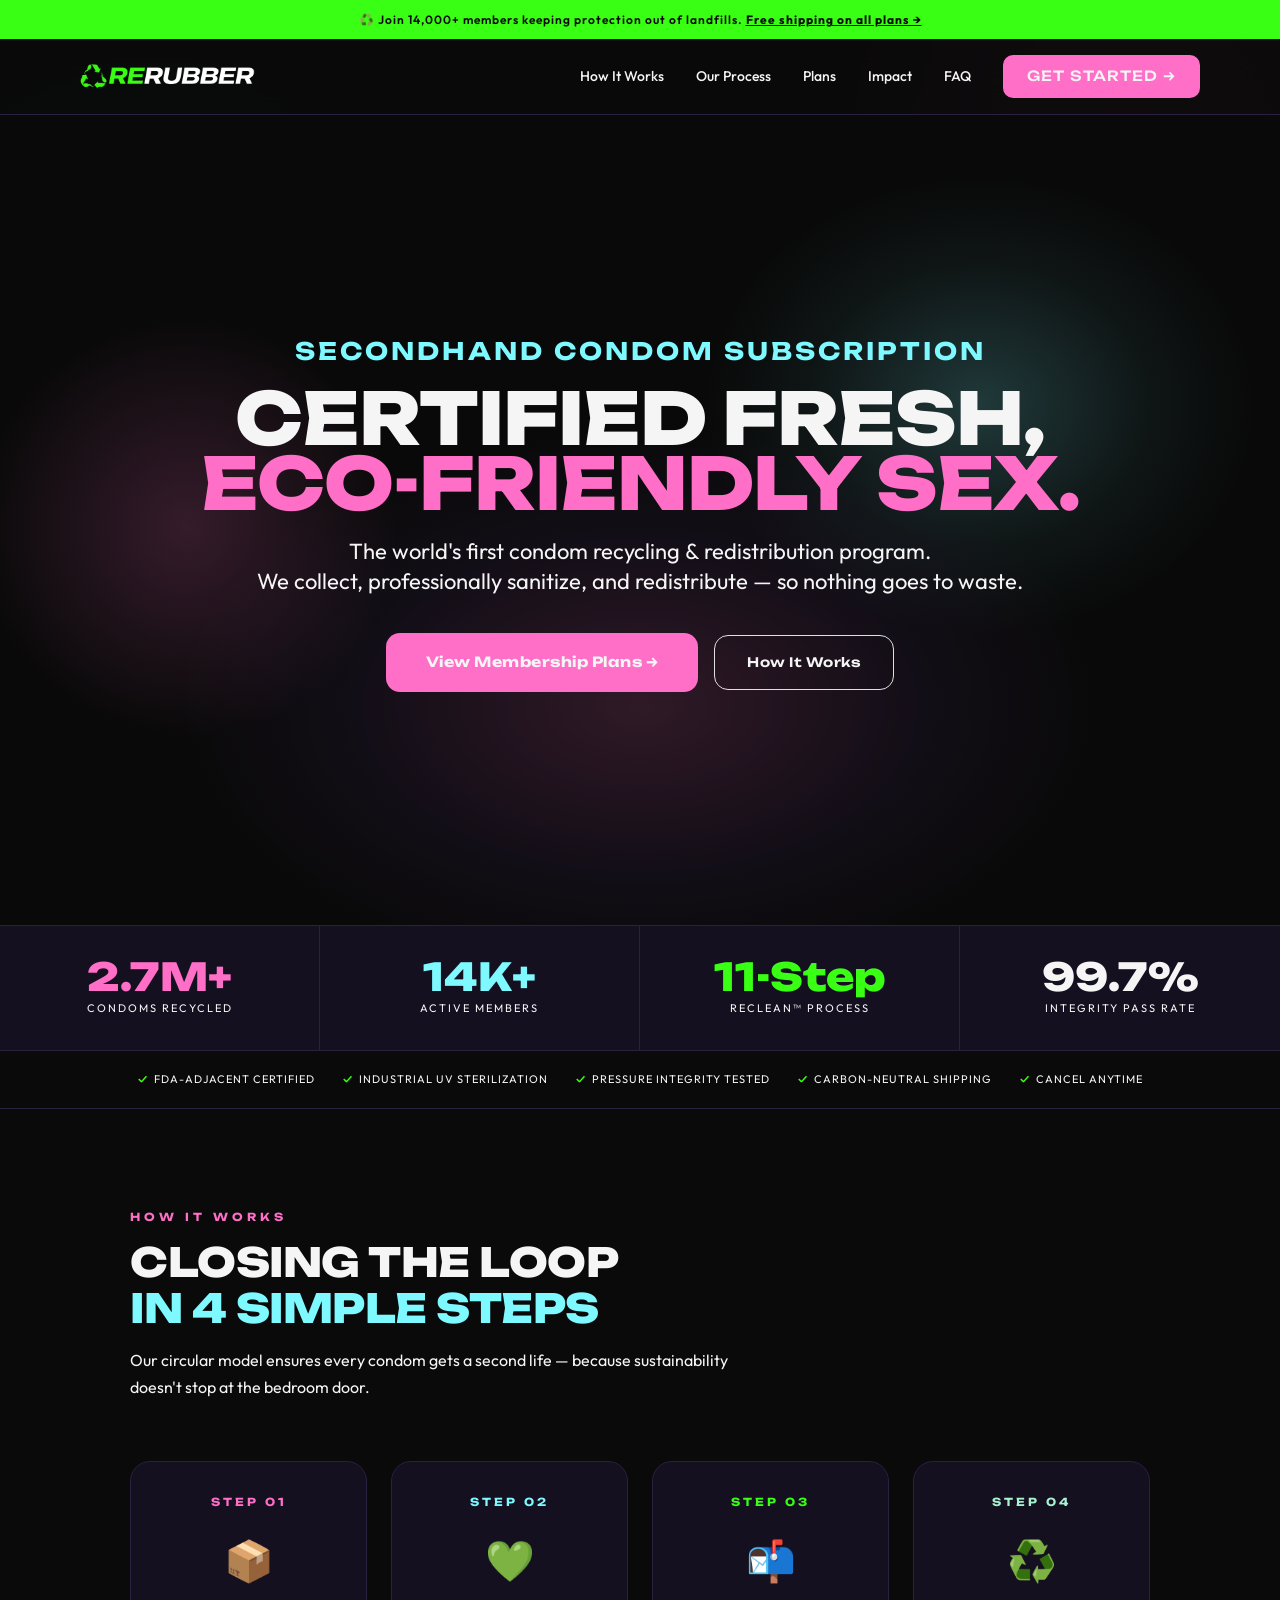
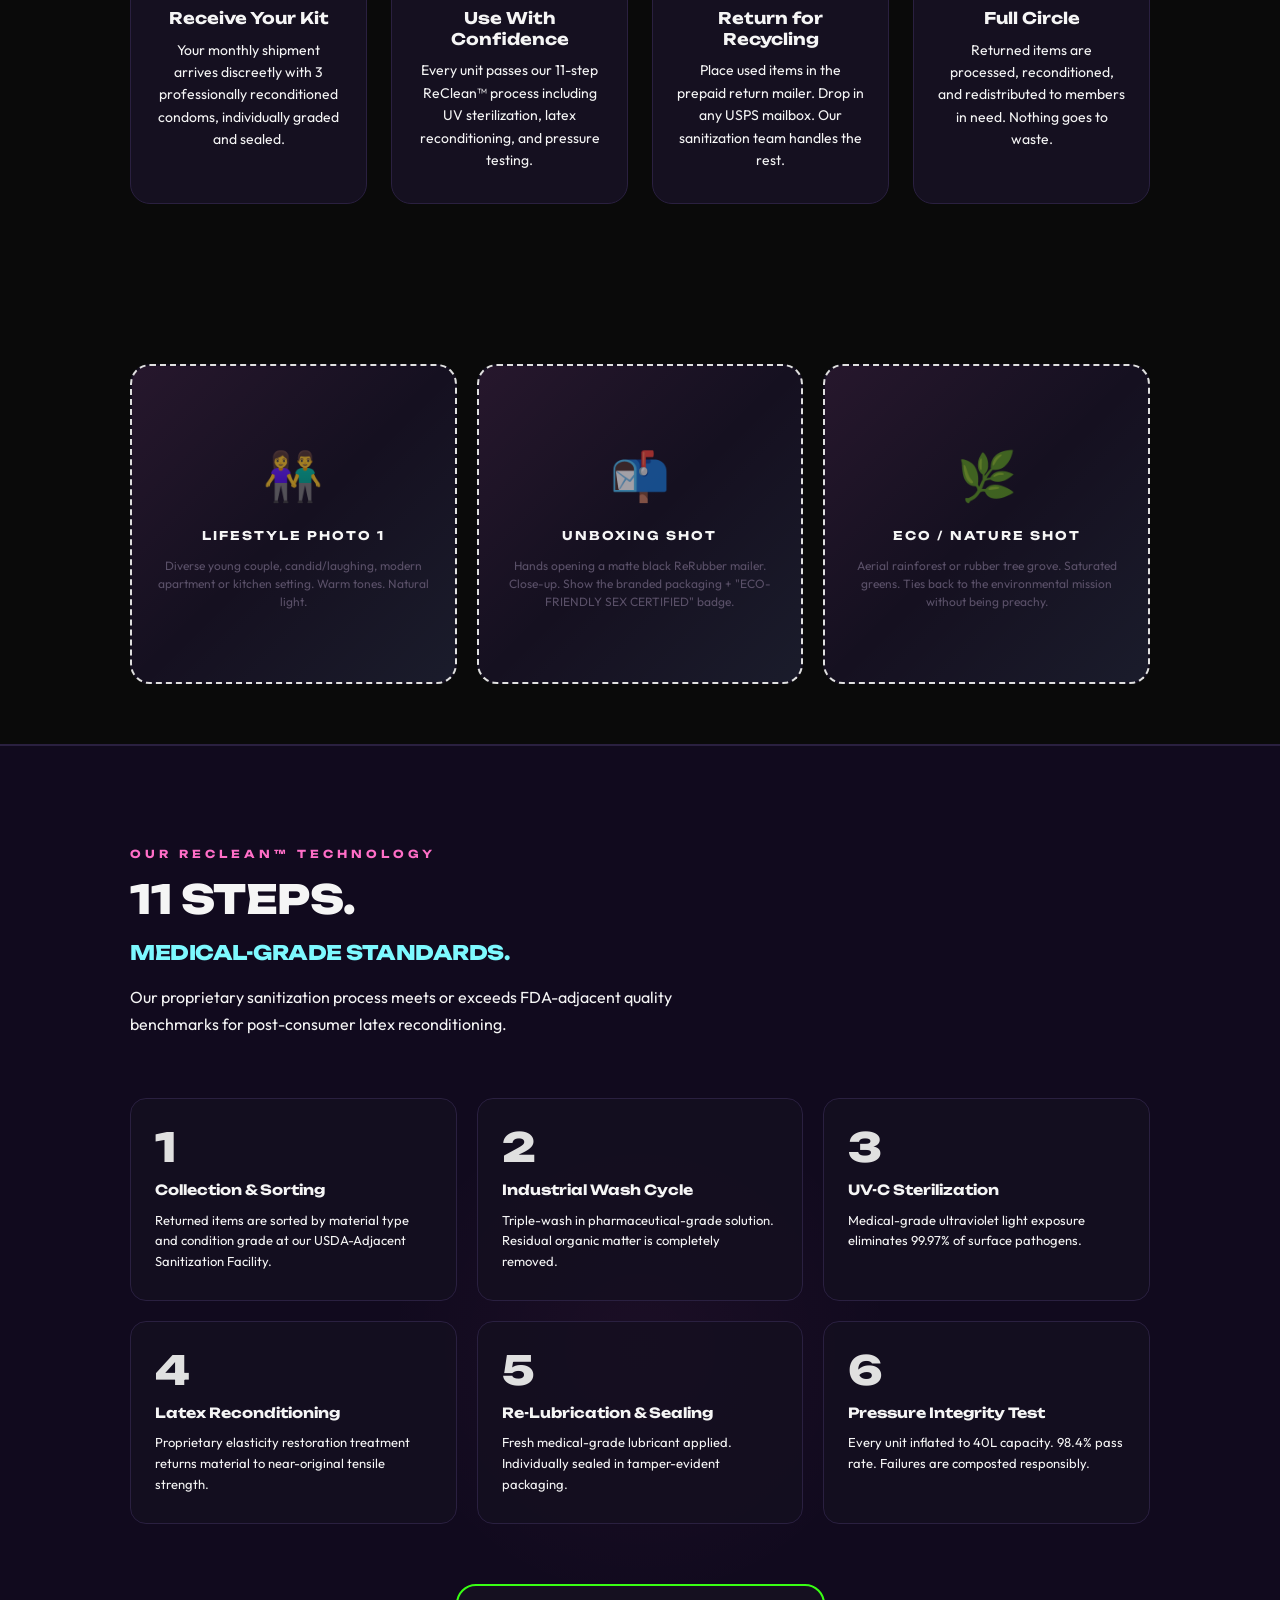
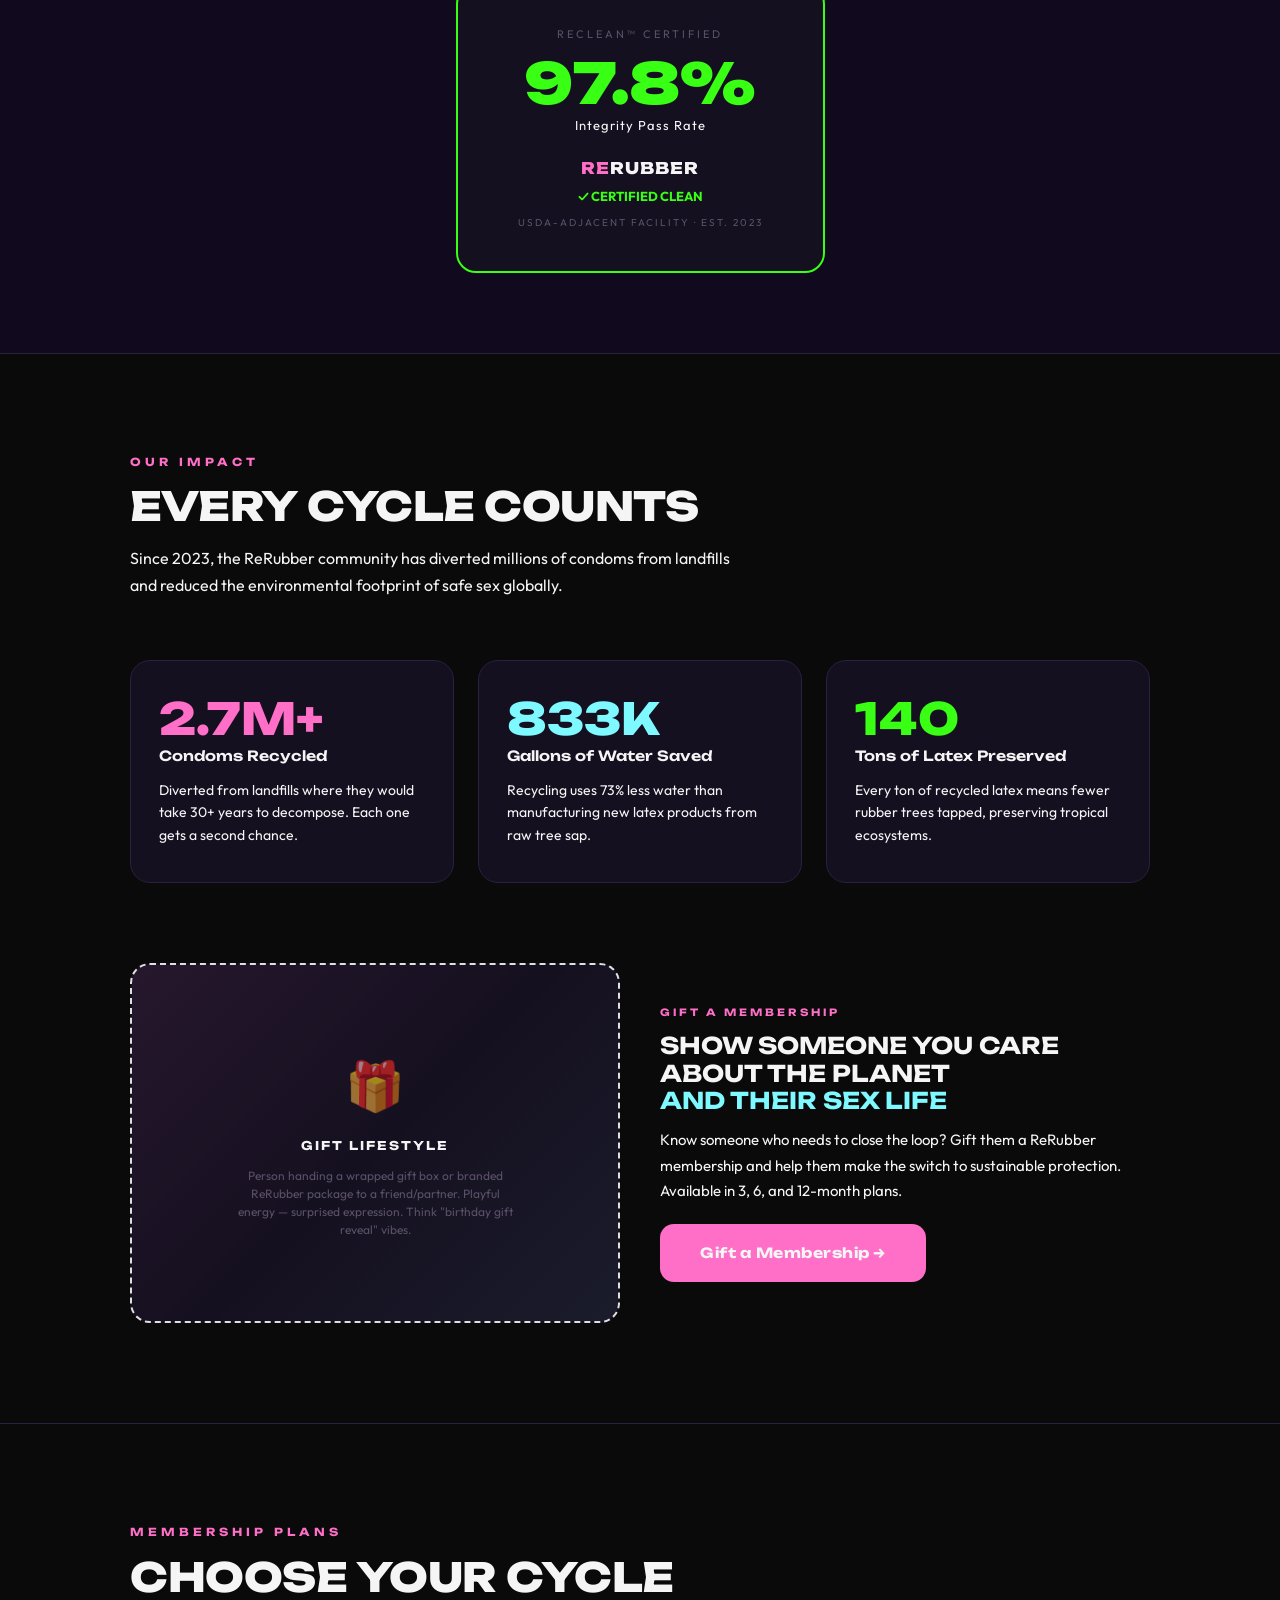
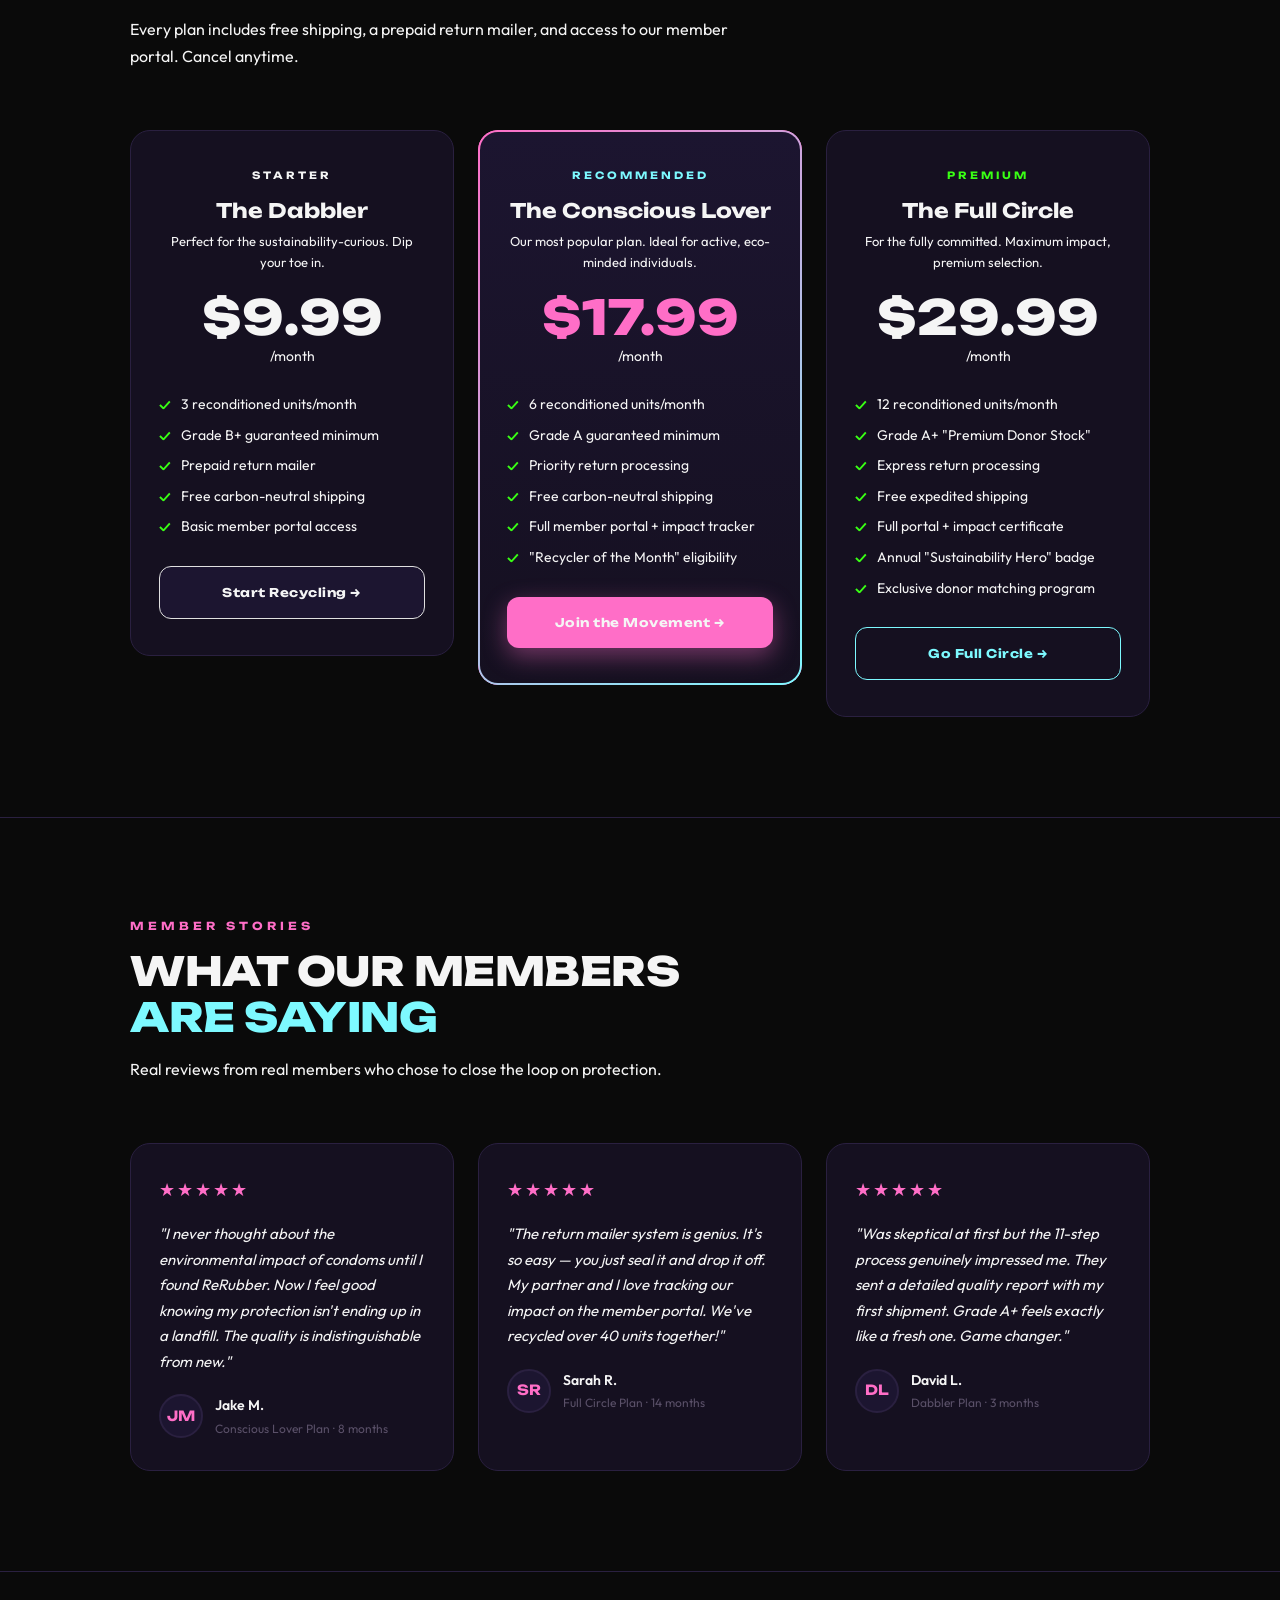
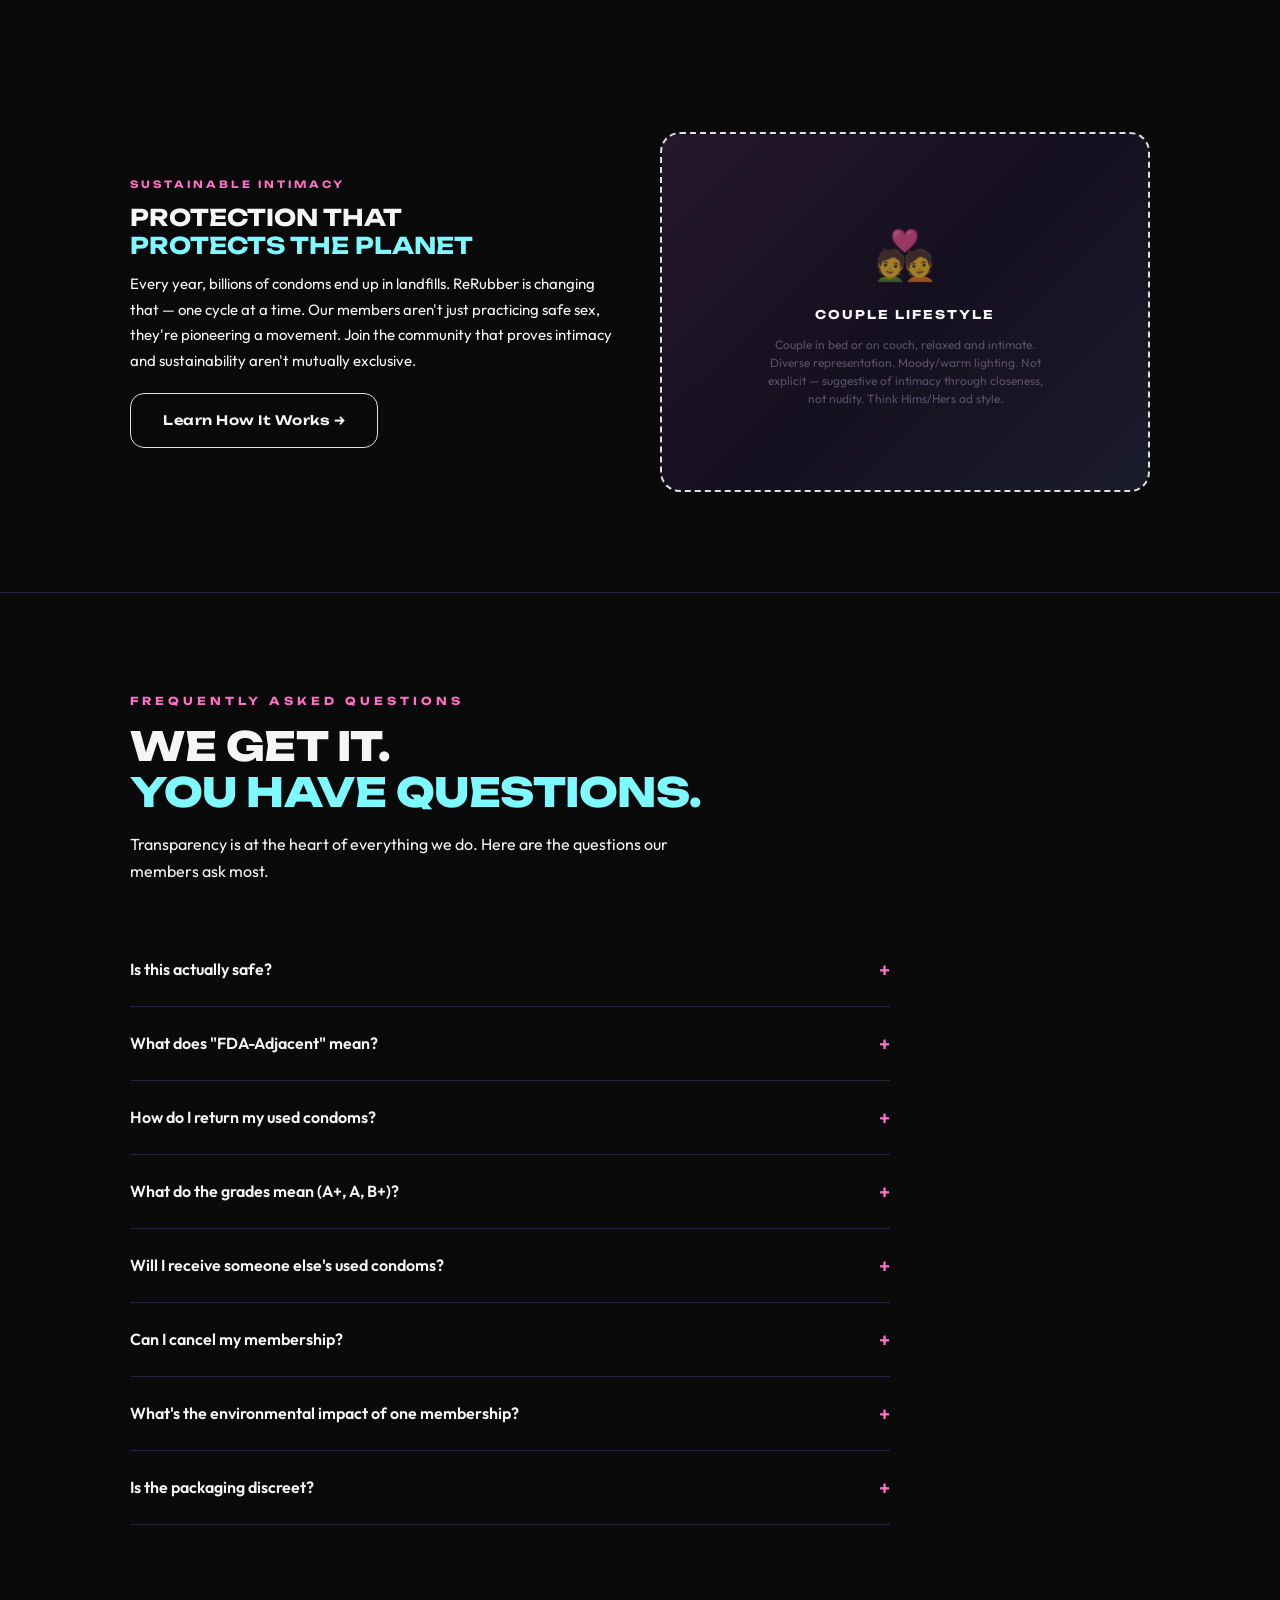
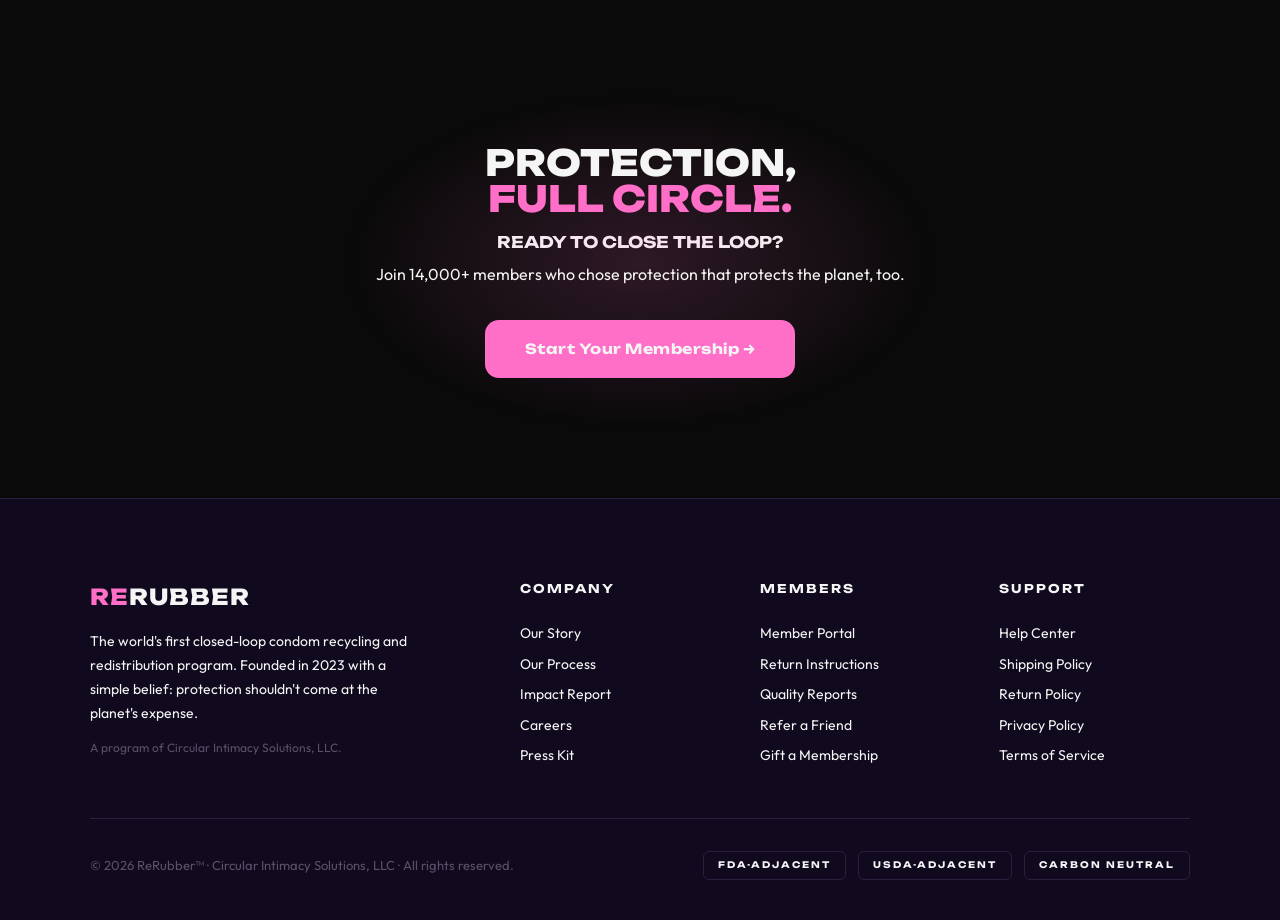
==== commit 73e16101: "Add hero background video with dark scrim overlay, add .gitignore" ====
--- a/public/index.html
+++ b/public/index.html
@@ -8,1126 +8,7 @@
 <link rel="preconnect" href="https://fonts.googleapis.com">
 <link rel="preconnect" href="https://fonts.gstatic.com" crossorigin>
 <link href="https://fonts.googleapis.com/css2?family=Unbounded:wght@300;400;500;600;700;800;900&family=Outfit:wght@300;400;500;600;700&display=swap" rel="stylesheet">
-<style>
-/* ============================================================
-   RERUBBER™ — ECO-FRIENDLY SEX FOR ALL
-   Single-file build · All CSS + JS inline
-   ============================================================ */
-
-/* --- TOKENS --- */
-:root {
-  --void: #0a0a0a;
-  --deep: #110a1e;
-  --surface: #151020;
-  --surface-light: #1c1530;
-  --border: #2a2040;
-  --border-light: #3a2d55;
-  --neon-rose: #ff6ec7;
-  --neon-rose-dim: rgba(255,110,199,0.15);
-  --neon-rose-glow: rgba(255,110,199,0.4);
-  --neon-rose-bright: #ff8ad4;
-  --electric-cyan: #7df9ff;
-  --electric-cyan-dim: rgba(125,249,255,0.1);
-  --toxic-green: #39ff14;
-  --toxic-green-dim: rgba(57,255,20,0.1);
-  --eco-mint: #a7f3d0;
-  --eco-mint-dim: rgba(167,243,208,0.08);
-  --white: #f5f5f5;
-  --muted: #8a8097;
-  --muted-dark: #5a5068;
-  --font-display: 'Unbounded', sans-serif;
-  --font-body: 'Outfit', sans-serif;
-  --ease-out: cubic-bezier(0.16, 1, 0.3, 1);
-  --ease-spring: cubic-bezier(0.34, 1.56, 0.64, 1);
-}
-
-/* --- RESET --- */
-*, *::before, *::after { margin: 0; padding: 0; box-sizing: border-box; }
-html { scroll-behavior: smooth; scroll-padding-top: 80px; }
-body {
-  background: var(--void);
-  color: var(--white);
-  font-family: var(--font-body);
-  line-height: 1.6;
-  -webkit-font-smoothing: antialiased;
-  -moz-osx-font-smoothing: grayscale;
-  overflow-x: hidden;
-}
-a { color: inherit; text-decoration: none; }
-img { max-width: 100%; display: block; }
-button { font-family: inherit; cursor: pointer; border: none; }
-ul { list-style: none; }
-
-/* --- REVEAL ANIMATION BASE --- */
-.reveal {
-  opacity: 0;
-  transform: translateY(40px);
-  transition: opacity 0.8s var(--ease-out), transform 0.8s var(--ease-out);
-}
-.reveal.visible {
-  opacity: 1;
-  transform: translateY(0);
-}
-.reveal-delay-1 { transition-delay: 0.1s; }
-.reveal-delay-2 { transition-delay: 0.2s; }
-.reveal-delay-3 { transition-delay: 0.3s; }
-.reveal-delay-4 { transition-delay: 0.4s; }
-.reveal-delay-5 { transition-delay: 0.5s; }
-.reveal-delay-6 { transition-delay: 0.6s; }
-
-/* --- AMBIENT GLOW --- */
-.ambient-glow {
-  position: fixed;
-  pointer-events: none;
-  z-index: 0;
-}
-.glow-1 {
-  width: 800px; height: 800px;
-  top: -250px; right: -250px;
-  background: radial-gradient(ellipse, rgba(255,110,199,0.25), transparent 65%);
-  opacity: 0.7;
-  animation: glowDrift1 25s ease-in-out infinite;
-}
-.glow-2 {
-  width: 700px; height: 700px;
-  bottom: 25%; left: -200px;
-  background: radial-gradient(ellipse, rgba(125,249,255,0.18), transparent 65%);
-  opacity: 0.6;
-  animation: glowDrift2 30s ease-in-out infinite;
-}
-.glow-3 {
-  width: 500px; height: 500px;
-  top: 50%; left: 50%;
-  transform: translate(-50%, -50%);
-  background: radial-gradient(ellipse, rgba(57,255,20,0.08), transparent 65%);
-  opacity: 0.5;
-  animation: glowDrift3 35s ease-in-out infinite;
-}
-@keyframes glowDrift1 {
-  0%, 100% { transform: translate(0, 0); }
-  33% { transform: translate(-80px, 60px); }
-  66% { transform: translate(40px, -40px); }
-}
-@keyframes glowDrift2 {
-  0%, 100% { transform: translate(0, 0); }
-  50% { transform: translate(60px, -80px); }
-}
-@keyframes glowDrift3 {
-  0%, 100% { transform: translate(-50%, -50%) scale(1); }
-  33% { transform: translate(-40%, -55%) scale(1.2); }
-  66% { transform: translate(-60%, -45%) scale(0.9); }
-}
-
-/* --- ANNOUNCEMENT BAR --- */
-.announce-bar {
-  background: var(--toxic-green);
-  color: var(--void);
-  text-align: center;
-  padding: 10px 20px;
-  font-size: 12px;
-  font-weight: 600;
-  letter-spacing: 1px;
-  position: relative;
-  z-index: 100;
-}
-.announce-bar a {
-  text-decoration: underline;
-  font-weight: 700;
-}
-
-/* --- NAVIGATION --- */
-.nav {
-  position: sticky;
-  top: 0;
-  z-index: 99;
-  background: rgba(10, 10, 10, 0.85);
-  backdrop-filter: blur(20px);
-  -webkit-backdrop-filter: blur(20px);
-  border-bottom: 1px solid var(--border);
-  transition: box-shadow 0.3s;
-}
-.nav.scrolled {
-  box-shadow: 0 4px 30px rgba(0,0,0,0.5);
-}
-.nav-inner {
-  max-width: 1200px;
-  margin: 0 auto;
-  display: flex;
-  align-items: center;
-  justify-content: space-between;
-  padding: 16px 40px;
-}
-.nav-logo {
-  font-family: var(--font-display);
-  font-weight: 800;
-  font-size: 20px;
-  letter-spacing: 1px;
-  display: flex;
-  align-items: center;
-  gap: 6px;
-}
-.nav-logo .re { color: var(--neon-rose); }
-.nav-links {
-  display: flex;
-  align-items: center;
-  gap: 32px;
-}
-.nav-links a {
-  font-size: 14px;
-  font-weight: 500;
-  color: var(--muted);
-  transition: color 0.2s;
-  position: relative;
-}
-.nav-links a:hover { color: var(--white); }
-.nav-links a::after {
-  content: '';
-  position: absolute;
-  bottom: -4px;
-  left: 0;
-  width: 0;
-  height: 2px;
-  background: var(--neon-rose);
-  transition: width 0.3s var(--ease-out);
-}
-.nav-links a:hover::after { width: 100%; }
-.nav-cta {
-  font-family: var(--font-display);
-  font-size: 11px;
-  font-weight: 700;
-  letter-spacing: 1px;
-  padding: 10px 24px;
-  background: var(--neon-rose);
-  color: var(--white);
-  border-radius: 10px;
-  transition: transform 0.2s, box-shadow 0.2s, background 0.2s;
-}
-.nav-cta:hover {
-  transform: translateY(-2px);
-  box-shadow: 0 6px 24px var(--neon-rose-glow);
-  background: var(--neon-rose-bright);
-}
-/* Mobile nav toggle */
-.nav-toggle {
-  display: none;
-  background: none;
-  border: none;
-  color: var(--white);
-  font-size: 28px;
-  padding: 4px;
-  cursor: pointer;
-}
-
-/* --- HERO --- */
-.hero {
-  position: relative;
-  min-height: 90vh;
-  display: flex;
-  align-items: center;
-  justify-content: center;
-  text-align: center;
-  padding: 100px 40px 80px;
-  overflow: hidden;
-}
-.hero::before {
-  content: '';
-  position: absolute;
-  bottom: -80px;
-  left: 50%;
-  transform: translateX(-50%);
-  width: 1000px;
-  height: 600px;
-  background: radial-gradient(ellipse, rgba(255,110,199,0.35), rgba(168,85,247,0.12) 40%, transparent 65%);
-  pointer-events: none;
-  animation: heroGlow 8s ease-in-out infinite;
-}
-.hero::after {
-  content: '';
-  position: absolute;
-  top: 5%;
-  right: 0%;
-  width: 600px;
-  height: 500px;
-  background: radial-gradient(ellipse, rgba(125,249,255,0.2), rgba(125,249,255,0.05) 40%, transparent 65%);
-  pointer-events: none;
-  animation: heroGlow2 12s ease-in-out infinite;
-}
-/* Third hero glow — left side warm */
-.hero-glow-extra {
-  position: absolute;
-  top: 20%;
-  left: -5%;
-  width: 500px;
-  height: 500px;
-  background: radial-gradient(ellipse, rgba(255,110,199,0.18), transparent 60%);
-  pointer-events: none;
-  animation: heroGlow3 15s ease-in-out infinite;
-}
-@keyframes heroGlow {
-  0%, 100% { opacity: 0.7; transform: translateX(-50%) scale(1); }
-  50% { opacity: 1; transform: translateX(-50%) scale(1.15); }
-}
-@keyframes heroGlow2 {
-  0%, 100% { opacity: 0.5; transform: scale(1); }
-  50% { opacity: 0.8; transform: scale(1.2); }
-}
-@keyframes heroGlow3 {
-  0%, 100% { opacity: 0.3; transform: scale(1) translateY(0); }
-  50% { opacity: 0.6; transform: scale(1.1) translateY(-30px); }
-}
-.hero-content {
-  position: relative;
-  z-index: 2;
-  max-width: 800px;
-}
-.hero-badge {
-  display: inline-flex;
-  align-items: center;
-  gap: 8px;
-  font-size: 13px;
-  font-weight: 500;
-  color: var(--eco-mint);
-  background: var(--eco-mint-dim);
-  border: 1px solid rgba(167,243,208,0.2);
-  padding: 10px 22px;
-  border-radius: 100px;
-  margin-bottom: 32px;
-}
-.hero h1 {
-  font-family: var(--font-display);
-  font-size: clamp(40px, 6vw, 72px);
-  font-weight: 800;
-  line-height: 1.08;
-  letter-spacing: -1px;
-  margin-bottom: 20px;
-}
-.hero h1 .accent { color: var(--neon-rose); }
-.hero-sub {
-  font-size: 18px;
-  color: var(--muted);
-  max-width: 560px;
-  margin: 0 auto 36px;
-  line-height: 1.7;
-}
-.hero-actions {
-  display: flex;
-  align-items: center;
-  justify-content: center;
-  gap: 16px;
-  flex-wrap: wrap;
-}
-.btn-primary {
-  font-family: var(--font-display);
-  font-size: 14px;
-  font-weight: 700;
-  letter-spacing: 0.5px;
-  padding: 18px 40px;
-  background: var(--neon-rose);
-  color: var(--white);
-  border-radius: 14px;
-  transition: transform 0.2s, box-shadow 0.3s, background 0.2s;
-  display: inline-flex;
-  align-items: center;
-  gap: 8px;
-}
-.btn-primary:hover {
-  transform: translateY(-3px);
-  box-shadow: 0 12px 40px var(--neon-rose-glow);
-  background: var(--neon-rose-bright);
-}
-@keyframes ctaPulse {
-  0%, 100% { box-shadow: 0 0 0 0 var(--neon-rose-glow); }
-  50% { box-shadow: 0 0 0 12px rgba(255,110,199,0); }
-}
-.btn-primary.pulse { animation: ctaPulse 2.5s ease-in-out infinite; }
-.btn-secondary {
-  font-family: var(--font-display);
-  font-size: 13px;
-  font-weight: 600;
-  letter-spacing: 0.5px;
-  padding: 16px 32px;
-  background: transparent;
-  color: var(--white);
-  border: 1px solid var(--border-light);
-  border-radius: 14px;
-  transition: transform 0.2s, border-color 0.2s, color 0.2s;
-  display: inline-flex;
-  align-items: center;
-  gap: 8px;
-}
-.btn-secondary:hover {
-  transform: translateY(-2px);
-  border-color: var(--electric-cyan);
-  color: var(--electric-cyan);
-}
-
-/* --- STATS BAR --- */
-.stats-bar {
-  display: grid;
-  grid-template-columns: repeat(4, 1fr);
-  border-top: 1px solid var(--border);
-  border-bottom: 1px solid var(--border);
-  background: var(--surface);
-  position: relative;
-  z-index: 2;
-}
-.stat-item {
-  padding: 32px 16px;
-  text-align: center;
-  border-right: 1px solid var(--border);
-  transition: background 0.3s;
-}
-.stat-item:last-child { border-right: none; }
-.stat-item:hover { background: var(--surface-light); }
-.stat-number {
-  font-family: var(--font-display);
-  font-size: clamp(28px, 3vw, 40px);
-  font-weight: 800;
-  margin-bottom: 4px;
-  line-height: 1;
-}
-.stat-label {
-  font-size: 11px;
-  letter-spacing: 2px;
-  text-transform: uppercase;
-  color: var(--muted);
-}
-
-/* --- TRUST BADGES --- */
-.trust-bar {
-  display: flex;
-  justify-content: center;
-  gap: 28px;
-  padding: 20px 40px;
-  background: var(--void);
-  border-bottom: 1px solid var(--border);
-  flex-wrap: wrap;
-  position: relative;
-  z-index: 2;
-}
-.trust-item {
-  display: flex;
-  align-items: center;
-  gap: 6px;
-  font-size: 11px;
-  letter-spacing: 1px;
-  text-transform: uppercase;
-  color: var(--muted);
-}
-.trust-check { color: var(--toxic-green); font-weight: 700; }
-
-/* --- SECTIONS --- */
-.section {
-  max-width: 1100px;
-  margin: 0 auto;
-  padding: 100px 40px;
-  position: relative;
-  z-index: 2;
-}
-.section-tag {
-  font-family: var(--font-display);
-  font-size: 11px;
-  font-weight: 700;
-  letter-spacing: 4px;
-  text-transform: uppercase;
-  color: var(--neon-rose);
-  margin-bottom: 12px;
-}
-.section-title {
-  font-family: var(--font-display);
-  font-size: clamp(26px, 3.5vw, 40px);
-  font-weight: 800;
-  line-height: 1.15;
-  margin-bottom: 16px;
-  letter-spacing: -0.5px;
-}
-.section-sub {
-  font-size: 16px;
-  color: var(--muted);
-  max-width: 600px;
-  line-height: 1.7;
-}
-.divider {
-  border: none;
-  border-top: 1px solid var(--border);
-  margin: 0;
-}
-
-/* --- HOW IT WORKS --- */
-.steps-grid {
-  display: grid;
-  grid-template-columns: repeat(4, 1fr);
-  gap: 24px;
-  margin-top: 60px;
-}
-.step-card {
-  background: var(--surface);
-  border: 1px solid var(--border);
-  border-radius: 20px;
-  padding: 32px 24px;
-  text-align: center;
-  position: relative;
-  transition: transform 0.3s, border-color 0.3s, box-shadow 0.3s;
-}
-.step-card:hover {
-  transform: translateY(-6px);
-  border-color: var(--border-light);
-  box-shadow: 0 12px 40px rgba(0,0,0,0.3);
-}
-.step-number {
-  font-family: var(--font-display);
-  font-size: 11px;
-  font-weight: 700;
-  letter-spacing: 3px;
-  text-transform: uppercase;
-  margin-bottom: 16px;
-}
-.step-icon {
-  font-size: 40px;
-  margin-bottom: 16px;
-  display: block;
-}
-.step-title {
-  font-family: var(--font-display);
-  font-size: 16px;
-  font-weight: 700;
-  margin-bottom: 10px;
-  line-height: 1.3;
-}
-.step-desc {
-  font-size: 14px;
-  color: var(--muted);
-  line-height: 1.6;
-}
-
-/* --- PROCESS / RECLEAN --- */
-.process-section {
-  background: var(--deep);
-  border-top: 1px solid var(--border);
-  border-bottom: 1px solid var(--border);
-  position: relative;
-  overflow: hidden;
-}
-.process-section::before {
-  content: '';
-  position: absolute;
-  top: 50%;
-  left: 50%;
-  transform: translate(-50%, -50%);
-  width: 600px;
-  height: 600px;
-  background: radial-gradient(ellipse, var(--neon-rose-dim), transparent 60%);
-  opacity: 0.3;
-  pointer-events: none;
-}
-.process-grid {
-  display: grid;
-  grid-template-columns: repeat(3, 1fr);
-  gap: 20px;
-  margin-top: 60px;
-}
-.process-card {
-  background: rgba(21, 16, 32, 0.8);
-  border: 1px solid var(--border);
-  border-radius: 16px;
-  padding: 28px 24px;
-  position: relative;
-  transition: border-color 0.3s, transform 0.3s;
-}
-.process-card:hover {
-  border-color: var(--border-light);
-  transform: translateY(-4px);
-}
-.process-num {
-  font-family: var(--font-display);
-  font-size: 40px;
-  font-weight: 800;
-  color: var(--border-light);
-  margin-bottom: 12px;
-  line-height: 1;
-}
-.process-name {
-  font-family: var(--font-display);
-  font-size: 14px;
-  font-weight: 700;
-  margin-bottom: 8px;
-}
-.process-desc {
-  font-size: 13px;
-  color: var(--muted);
-  line-height: 1.6;
-}
-
-/* Certified badge */
-.certified-block {
-  margin-top: 60px;
-  text-align: center;
-}
-.certified-card {
-  display: inline-block;
-  background: var(--surface);
-  border: 2px solid var(--toxic-green);
-  border-radius: 20px;
-  padding: 40px 60px;
-  text-align: center;
-  position: relative;
-}
-.certified-big {
-  font-family: var(--font-display);
-  font-size: 56px;
-  font-weight: 900;
-  color: var(--toxic-green);
-  line-height: 1;
-  margin-bottom: 4px;
-}
-.certified-label {
-  font-size: 13px;
-  color: var(--muted);
-  letter-spacing: 1px;
-}
-.certified-stamp {
-  margin-top: 20px;
-  display: flex;
-  flex-direction: column;
-  align-items: center;
-  gap: 4px;
-}
-.certified-logo {
-  font-family: var(--font-display);
-  font-size: 16px;
-  font-weight: 800;
-  letter-spacing: 1px;
-}
-.certified-logo .re { color: var(--neon-rose); }
-.certified-check {
-  font-size: 13px;
-  color: var(--toxic-green);
-  font-weight: 700;
-}
-.certified-sub {
-  font-size: 10px;
-  letter-spacing: 2px;
-  text-transform: uppercase;
-  color: var(--muted-dark);
-  margin-top: 4px;
-}
-
-/* --- IMPACT --- */
-.impact-grid {
-  display: grid;
-  grid-template-columns: repeat(3, 1fr);
-  gap: 24px;
-  margin-top: 60px;
-}
-.impact-card {
-  background: var(--surface);
-  border: 1px solid var(--border);
-  border-radius: 20px;
-  padding: 36px 28px;
-  transition: transform 0.3s, border-color 0.3s;
-}
-.impact-card:hover {
-  transform: translateY(-4px);
-  border-color: var(--border-light);
-}
-.impact-number {
-  font-family: var(--font-display);
-  font-size: 44px;
-  font-weight: 800;
-  margin-bottom: 4px;
-  line-height: 1;
-}
-.impact-unit {
-  font-family: var(--font-display);
-  font-size: 14px;
-  font-weight: 600;
-  color: var(--muted);
-  margin-bottom: 12px;
-}
-.impact-desc {
-  font-size: 14px;
-  color: var(--muted);
-  line-height: 1.6;
-}
-
-/* --- PLANS --- */
-.plans-grid {
-  display: grid;
-  grid-template-columns: repeat(3, 1fr);
-  gap: 24px;
-  margin-top: 60px;
-  align-items: start;
-}
-.plan-card {
-  background: var(--surface);
-  border: 1px solid var(--border);
-  border-radius: 20px;
-  padding: 36px 28px;
-  text-align: center;
-  transition: transform 0.3s, border-color 0.3s, box-shadow 0.3s;
-  position: relative;
-}
-.plan-card:hover {
-  transform: translateY(-6px);
-  box-shadow: 0 16px 50px rgba(0,0,0,0.3);
-}
-.plan-card.featured {
-  border-color: var(--neon-rose);
-  background: linear-gradient(180deg, var(--surface-light), var(--surface));
-}
-.plan-card.featured::before {
-  content: '';
-  position: absolute;
-  inset: -1px;
-  border-radius: 20px;
-  padding: 2px;
-  background: linear-gradient(135deg, var(--neon-rose), var(--electric-cyan));
-  -webkit-mask: linear-gradient(#fff 0 0) content-box, linear-gradient(#fff 0 0);
-  mask: linear-gradient(#fff 0 0) content-box, linear-gradient(#fff 0 0);
-  -webkit-mask-composite: xor;
-  mask-composite: exclude;
-  pointer-events: none;
-  animation: borderPulse 3s ease-in-out infinite;
-}
-@keyframes borderPulse {
-  0%, 100% { opacity: 0.6; }
-  50% { opacity: 1; }
-}
-.plan-badge {
-  font-family: var(--font-display);
-  font-size: 10px;
-  font-weight: 700;
-  letter-spacing: 3px;
-  text-transform: uppercase;
-  margin-bottom: 12px;
-}
-.plan-name {
-  font-family: var(--font-display);
-  font-size: 20px;
-  font-weight: 700;
-  margin-bottom: 4px;
-}
-.plan-subtitle {
-  font-size: 13px;
-  color: var(--muted);
-  margin-bottom: 20px;
-}
-.plan-price {
-  font-family: var(--font-display);
-  font-size: 48px;
-  font-weight: 800;
-  line-height: 1;
-  margin-bottom: 4px;
-}
-.plan-period {
-  font-size: 14px;
-  color: var(--muted);
-  margin-bottom: 28px;
-}
-.plan-features {
-  text-align: left;
-  display: flex;
-  flex-direction: column;
-  gap: 10px;
-  margin-bottom: 28px;
-}
-.plan-feature {
-  font-size: 14px;
-  color: var(--muted);
-  display: flex;
-  align-items: flex-start;
-  gap: 10px;
-  line-height: 1.4;
-}
-.plan-feature .pf-check {
-  color: var(--toxic-green);
-  font-weight: 700;
-  flex-shrink: 0;
-  margin-top: 1px;
-}
-.plan-cta {
-  display: block;
-  width: 100%;
-  font-family: var(--font-display);
-  font-size: 12px;
-  font-weight: 700;
-  letter-spacing: 0.5px;
-  padding: 16px;
-  border-radius: 12px;
-  transition: transform 0.2s, box-shadow 0.2s, background 0.2s;
-}
-.plan-cta:hover {
-  transform: translateY(-2px);
-}
-
-/* --- REVIEWS --- */
-.reviews-grid {
-  display: grid;
-  grid-template-columns: repeat(3, 1fr);
-  gap: 24px;
-  margin-top: 60px;
-}
-.review-card {
-  background: var(--surface);
-  border: 1px solid var(--border);
-  border-radius: 20px;
-  padding: 32px 28px;
-  transition: transform 0.3s, border-color 0.3s;
-}
-.review-card:hover {
-  transform: translateY(-4px);
-  border-color: var(--border-light);
-}
-.review-stars {
-  font-size: 18px;
-  margin-bottom: 16px;
-  color: var(--neon-rose);
-  letter-spacing: 2px;
-}
-.review-text {
-  font-size: 15px;
-  color: var(--muted);
-  line-height: 1.7;
-  margin-bottom: 20px;
-  font-style: italic;
-}
-.review-author {
-  display: flex;
-  align-items: center;
-  gap: 12px;
-}
-.review-avatar {
-  width: 44px;
-  height: 44px;
-  border-radius: 50%;
-  background: var(--surface-light);
-  border: 2px solid var(--border);
-  display: flex;
-  align-items: center;
-  justify-content: center;
-  font-family: var(--font-display);
-  font-size: 14px;
-  font-weight: 700;
-  color: var(--neon-rose);
-}
-.review-name {
-  font-weight: 600;
-  font-size: 14px;
-  margin-bottom: 2px;
-}
-.review-meta {
-  font-size: 12px;
-  color: var(--muted-dark);
-}
-
-/* --- FAQ --- */
-.faq-list {
-  margin-top: 48px;
-  max-width: 760px;
-}
-.faq-item {
-  border-bottom: 1px solid var(--border);
-}
-.faq-question {
-  width: 100%;
-  display: flex;
-  align-items: center;
-  justify-content: space-between;
-  padding: 24px 0;
-  background: none;
-  border: none;
-  color: var(--white);
-  font-family: var(--font-body);
-  font-size: 16px;
-  font-weight: 600;
-  text-align: left;
-  cursor: pointer;
-  transition: color 0.2s;
-  gap: 16px;
-}
-.faq-question:hover { color: var(--neon-rose); }
-.faq-icon {
-  font-size: 20px;
-  color: var(--neon-rose);
-  transition: transform 0.4s var(--ease-out);
-  flex-shrink: 0;
-}
-.faq-item.open .faq-icon { transform: rotate(45deg); }
-.faq-answer {
-  max-height: 0;
-  overflow: hidden;
-  transition: max-height 0.5s var(--ease-out), padding 0.3s;
-}
-.faq-item.open .faq-answer {
-  max-height: 500px;
-}
-.faq-answer-inner {
-  padding-bottom: 24px;
-  font-size: 15px;
-  color: var(--muted);
-  line-height: 1.7;
-}
-
-/* --- FINAL CTA --- */
-.final-cta {
-  text-align: center;
-  padding: 120px 40px;
-  position: relative;
-  overflow: hidden;
-}
-.final-cta::before {
-  content: '';
-  position: absolute;
-  top: 50%;
-  left: 50%;
-  transform: translate(-50%, -50%);
-  width: 700px;
-  height: 400px;
-  background: radial-gradient(ellipse, var(--neon-rose-dim), transparent 60%);
-  pointer-events: none;
-}
-.final-cta h2 {
-  font-family: var(--font-display);
-  font-size: clamp(28px, 4vw, 48px);
-  font-weight: 800;
-  margin-bottom: 16px;
-  position: relative;
-  z-index: 1;
-}
-.final-cta p {
-  font-size: 16px;
-  color: var(--muted);
-  margin-bottom: 32px;
-  position: relative;
-  z-index: 1;
-}
-
-/* --- FOOTER --- */
-.footer {
-  background: var(--deep);
-  border-top: 1px solid var(--border);
-  padding: 80px 40px 40px;
-  position: relative;
-  z-index: 2;
-}
-.footer-inner {
-  max-width: 1100px;
-  margin: 0 auto;
-}
-.footer-grid {
-  display: grid;
-  grid-template-columns: 2fr 1fr 1fr 1fr;
-  gap: 48px;
-  margin-bottom: 48px;
-}
-.footer-brand-name {
-  font-family: var(--font-display);
-  font-size: 22px;
-  font-weight: 800;
-  letter-spacing: 1px;
-  margin-bottom: 16px;
-}
-.footer-brand-name .re { color: var(--neon-rose); }
-.footer-brand-desc {
-  font-size: 14px;
-  color: var(--muted);
-  line-height: 1.7;
-  margin-bottom: 12px;
-  max-width: 320px;
-}
-.footer-brand-llc {
-  font-size: 12px;
-  color: var(--muted-dark);
-}
-.footer-col-title {
-  font-family: var(--font-display);
-  font-size: 12px;
-  font-weight: 700;
-  letter-spacing: 2px;
-  text-transform: uppercase;
-  margin-bottom: 20px;
-  color: var(--white);
-}
-.footer-col a {
-  display: block;
-  font-size: 14px;
-  color: var(--muted);
-  padding: 4px 0;
-  transition: color 0.2s;
-}
-.footer-col a:hover { color: var(--neon-rose); }
-.footer-bottom {
-  padding-top: 32px;
-  border-top: 1px solid var(--border);
-  display: flex;
-  justify-content: space-between;
-  align-items: center;
-  flex-wrap: wrap;
-  gap: 16px;
-}
-.footer-copy {
-  font-size: 13px;
-  color: var(--muted-dark);
-}
-.footer-badges {
-  display: flex;
-  gap: 12px;
-}
-.footer-badge {
-  font-family: var(--font-display);
-  font-size: 9px;
-  font-weight: 700;
-  letter-spacing: 2px;
-  text-transform: uppercase;
-  padding: 6px 14px;
-  border-radius: 6px;
-  border: 1px solid var(--border);
-  color: var(--muted);
-}
-
-/* --- IMAGE PLACEHOLDERS --- */
-.img-placeholder {
-  border-radius: 20px;
-  border: 2px dashed var(--border-light);
-  background: var(--surface);
-  display: flex;
-  flex-direction: column;
-  align-items: center;
-  justify-content: center;
-  gap: 12px;
-  position: relative;
-  overflow: hidden;
-  min-height: 280px;
-}
-.img-placeholder::before {
-  content: '';
-  position: absolute;
-  inset: 0;
-  background: linear-gradient(135deg, var(--neon-rose-dim), transparent 50%, var(--electric-cyan-dim));
-  opacity: 0.5;
-}
-.img-placeholder-icon {
-  font-size: 48px;
-  position: relative;
-  z-index: 1;
-  opacity: 0.6;
-}
-.img-placeholder-label {
-  font-family: var(--font-display);
-  font-size: 12px;
-  font-weight: 700;
-  letter-spacing: 2px;
-  text-transform: uppercase;
-  color: var(--muted);
-  position: relative;
-  z-index: 1;
-}
-.img-placeholder-note {
-  font-size: 12px;
-  color: var(--muted-dark);
-  position: relative;
-  z-index: 1;
-  max-width: 280px;
-  text-align: center;
-  line-height: 1.5;
-}
-
-/* --- LIFESTYLE IMAGE STRIP --- */
-.lifestyle-strip {
-  display: grid;
-  grid-template-columns: repeat(3, 1fr);
-  gap: 20px;
-  margin-top: 60px;
-}
-.lifestyle-strip .img-placeholder {
-  min-height: 320px;
-}
-
-/* --- HERO SPLIT (with image) --- */
-.hero-split {
-  display: grid;
-  grid-template-columns: 1fr 1fr;
-  gap: 60px;
-  align-items: center;
-  margin-top: 60px;
-}
-.hero-split-text {
-  text-align: left;
-}
-
-/* --- FEATURE IMAGE ROW --- */
-.feature-row {
-  display: grid;
-  grid-template-columns: 1fr 1fr;
-  gap: 40px;
-  align-items: center;
-  margin-top: 60px;
-}
-.feature-row.reverse { direction: rtl; }
-.feature-row.reverse > * { direction: ltr; }
-.feature-row-text {
-  display: flex;
-  flex-direction: column;
-  gap: 12px;
-}
-.feature-row-tag {
-  font-family: var(--font-display);
-  font-size: 10px;
-  font-weight: 700;
-  letter-spacing: 3px;
-  text-transform: uppercase;
-}
-.feature-row-title {
-  font-family: var(--font-display);
-  font-size: 24px;
-  font-weight: 700;
-  line-height: 1.2;
-}
-.feature-row-desc {
-  font-size: 15px;
-  color: var(--muted);
-  line-height: 1.7;
-}
-
-/* --- RESPONSIVE --- */
-@media (max-width: 1024px) {
-  .steps-grid { grid-template-columns: repeat(2, 1fr); }
-  .process-grid { grid-template-columns: repeat(2, 1fr); }
-  .plans-grid { grid-template-columns: 1fr; max-width: 420px; margin-left: auto; margin-right: auto; }
-  .impact-grid { grid-template-columns: 1fr; max-width: 500px; }
-  .reviews-grid { grid-template-columns: 1fr; max-width: 500px; }
-  .footer-grid { grid-template-columns: 1fr 1fr; }
-  .hero-split { grid-template-columns: 1fr; }
-  .feature-row { grid-template-columns: 1fr; }
-  .feature-row.reverse { direction: ltr; }
-  .lifestyle-strip { grid-template-columns: 1fr; max-width: 500px; margin-left: auto; margin-right: auto; }
-}
-@media (max-width: 768px) {
-  .nav-links { display: none; }
-  .nav-toggle { display: block; }
-  .nav-links.mobile-open {
-    display: flex;
-    flex-direction: column;
-    position: absolute;
-    top: 100%;
-    left: 0;
-    right: 0;
-    background: var(--void);
-    border-bottom: 1px solid var(--border);
-    padding: 20px 40px 28px;
-    gap: 16px;
-  }
-  .section { padding: 80px 20px; }
-  .hero { padding: 80px 20px 60px; min-height: 80vh; }
-  .stats-bar { grid-template-columns: repeat(2, 1fr); }
-  .stat-item { border-bottom: 1px solid var(--border); }
-  .steps-grid { grid-template-columns: 1fr; max-width: 400px; }
-  .process-grid { grid-template-columns: 1fr; }
-  .trust-bar { gap: 16px; }
-  .footer-grid { grid-template-columns: 1fr; }
-  .footer-bottom { flex-direction: column; align-items: flex-start; }
-}
-</style>
+ <link rel="stylesheet" href="style.css">
 </head>
 <body>
 
@@ -1144,7 +25,7 @@
 <!-- NAVIGATION -->
 <nav class="nav" id="nav">
   <div class="nav-inner">
-    <a href="#" class="nav-logo"><span class="re">RE</span>RUBBER</a>
+    <a href="#" class="nav-logo"><img src="assets/rerubber-logo.png" alt="ReRubber - ECO-FRIENDLY SEX CERTIFIED RECYCLED CONDOMS" style="width:175px;"/></a>
     <div class="nav-links" id="navLinks">
       <a href="#how-it-works">How It Works</a>
       <a href="#process">Our Process</a>
@@ -1159,15 +40,23 @@
 
 <!-- HERO -->
 <section class="hero" id="hero">
+  <!-- Background video — loops silently behind the glow overlays -->
+  <video class="hero-video" autoplay muted loop playsinline>
+    <source src="assets/hero-video-rerubber.mp4" type="video/mp4">
+  </video>
+  <!-- Dark scrim — sits between video and glow/content for text legibility -->
+  <div class="hero-video-scrim"></div>
   <div class="hero-glow-extra"></div>
   <div class="hero-content">
-    <div class="hero-badge reveal">♻️ Now Accepting New Members — Spring 2026</div>
-    <h1 class="reveal reveal-delay-1">PROTECTION,<br><span class="accent">FULL CIRCLE.</span></h1>
-    <p class="hero-sub reveal reveal-delay-2">The world's first condom recycling &amp; redistribution program. Join a growing community of 14,000+ members who believe that safe sex shouldn't cost the earth. We collect, professionally sanitize, and redistribute — so nothing goes to waste.</p>
+    <h2 class="hero-prefix">Secondhand Condom Subscription</h2>
+    <h1 class="reveal reveal-delay-1">CERTIFIED FRESH,<br><span class="accent">ECO-FRIENDLY SEX.</span></h1>
+    <p class="hero-sub reveal reveal-delay-2" style="margin-top:20px;">The world's first condom recycling &amp; redistribution program. <br/>We collect, professionally sanitize, and redistribute — so nothing goes to waste. </p>
     <div class="hero-actions reveal reveal-delay-3">
       <a href="#plans" class="btn-primary pulse">View Membership Plans →</a>
       <a href="#how-it-works" class="btn-secondary">How It Works</a>
     </div>
+    <p class="hero-sub reveal reveal-delay-2" style="margin-top:20px;"></p>
+
   </div>
 </section>
 
@@ -1203,7 +92,7 @@
 <!-- HOW IT WORKS -->
 <section class="section" id="how-it-works">
   <div class="section-tag reveal">HOW IT WORKS</div>
-  <h2 class="section-title reveal reveal-delay-1">CLOSING THE LOOP<br>IN 4 SIMPLE STEPS</h2>
+  <h2 class="section-title reveal reveal-delay-1">CLOSING THE LOOP<br><span style="color: var(--electric-cyan);">IN 4 SIMPLE STEPS</span></h2>
   <p class="section-sub reveal reveal-delay-2">Our circular model ensures every condom gets a second life — because sustainability doesn't stop at the bedroom door.</p>
 
   <div class="steps-grid">
@@ -1259,7 +148,7 @@
 <section class="process-section" id="process">
   <div class="section" style="padding-bottom: 80px;">
     <div class="section-tag reveal">OUR RECLEAN™ TECHNOLOGY</div>
-    <h2 class="section-title reveal reveal-delay-1">11 STEPS.<br>MEDICAL-GRADE STANDARDS.</h2>
+    <h2 class="section-title reveal reveal-delay-1">11 STEPS.<br><span style="color: var(--electric-cyan);font-size:20px;">MEDICAL-GRADE STANDARDS.</span></h2>
     <p class="section-sub reveal reveal-delay-2">Our proprietary sanitization process meets or exceeds FDA-adjacent quality benchmarks for post-consumer latex reconditioning.</p>
 
     <div class="process-grid">
@@ -1291,7 +180,7 @@
       <div class="process-card reveal reveal-delay-5">
         <div class="process-num">6</div>
         <div class="process-name">Pressure Integrity Test</div>
-        <div class="process-desc">Every unit inflated to 40L capacity. 99.7% pass rate. Failures are composted responsibly.</div>
+        <div class="process-desc">Every unit inflated to 40L capacity. 98.4% pass rate. Failures are composted responsibly.</div>
       </div>
     </div>
 
@@ -1299,7 +188,7 @@
     <div class="certified-block reveal">
       <div class="certified-card">
         <div style="font-size: 11px; letter-spacing: 3px; text-transform: uppercase; color: var(--muted-dark); margin-bottom: 12px;">RECLEAN™ CERTIFIED</div>
-        <div class="certified-big" data-target="99.7" data-suffix="%" data-format="decimal">99.7%</div>
+        <div class="certified-big" data-target="98.4" data-suffix="%" data-format="decimal">98.4%</div>
         <div class="certified-label">Integrity Pass Rate</div>
         <div class="certified-stamp">
           <div class="certified-logo"><span class="re">RE</span>RUBBER</div>
@@ -1343,8 +232,8 @@
       <div class="img-placeholder-note">Person handing a wrapped gift box or branded ReRubber package to a friend/partner. Playful energy — surprised expression. Think "birthday gift reveal" vibes.</div>
     </div>
     <div class="feature-row-text">
-      <div class="feature-row-tag" style="color: var(--electric-cyan);">GIFT A MEMBERSHIP</div>
-      <div class="feature-row-title">SHOW SOMEONE YOU CARE ABOUT<br><span style="color: var(--neon-rose);">THE PLANET AND THEIR SEX LIFE</span></div>
+      <div class="feature-row-tag" style="color: var(--neon-rose);">GIFT A MEMBERSHIP</div>
+      <div class="feature-row-title">SHOW SOMEONE YOU CARE ABOUT THE PLANET<br><span style="color: var(--electric-cyan);">AND THEIR SEX LIFE</span></div>
       <div class="feature-row-desc">Know someone who needs to close the loop? Gift them a ReRubber membership and help them make the switch to sustainable protection. Available in 3, 6, and 12-month plans.</div>
       <a href="#plans" class="btn-primary" style="align-self: flex-start; margin-top: 8px;">Gift a Membership →</a>
     </div>
@@ -1419,7 +308,7 @@
 <!-- REVIEWS -->
 <section class="section" id="reviews">
   <div class="section-tag reveal">MEMBER STORIES</div>
-  <h2 class="section-title reveal reveal-delay-1">WHAT OUR MEMBERS<br>ARE SAYING</h2>
+  <h2 class="section-title reveal reveal-delay-1">WHAT OUR MEMBERS<br><span style="color: var(--electric-cyan);">ARE SAYING</span></h2>
   <p class="section-sub reveal reveal-delay-2">Real reviews from real members who chose to close the loop on protection.</p>
 
   <div class="reviews-grid">
@@ -1483,7 +372,7 @@
 <!-- FAQ -->
 <section class="section" id="faq">
   <div class="section-tag reveal">FREQUENTLY ASKED QUESTIONS</div>
-  <h2 class="section-title reveal reveal-delay-1">WE GET IT.<br>YOU HAVE QUESTIONS.</h2>
+  <h2 class="section-title reveal reveal-delay-1">WE GET IT.<br><span style="color: var(--electric-cyan);">YOU HAVE QUESTIONS.</span></h2>
   <p class="section-sub reveal reveal-delay-2">Transparency is at the heart of everything we do. Here are the questions our members ask most.</p>
 
   <div class="faq-list reveal reveal-delay-3">
@@ -1524,7 +413,8 @@
 
 <!-- FINAL CTA -->
 <section class="final-cta" id="final-cta">
-  <h2 class="reveal">READY TO CLOSE<br><span style="color: var(--neon-rose);">THE LOOP?</span></h2>
+  <h2 class="reveal" style="line-height:1;font-size:36px;"">PROTECTION,<br><span style="color: var(--neon-rose);"> FULL CIRCLE.</span></h2>
+  <h3 class="feature-row-title" style="padding-bottom:10px;font-size:16px;">READY TO CLOSE THE LOOP?</h3>
   <p class="reveal reveal-delay-1">Join 14,000+ members who chose protection that protects the planet, too.</p>
   <a href="#plans" class="btn-primary pulse reveal reveal-delay-2">Start Your Membership →</a>
 </section>
--- a/public/style.css
+++ b/public/style.css
@@ -0,0 +1,1195 @@
+/* ============================================================
+   RERUBBER™ — ECO-FRIENDLY SEX FOR ALL
+   Single-file build · All CSS + JS inline
+   ============================================================ */
+
+/* --- TOKENS --- */
+:root {
+  --void: #0a0a0a;
+  --deep: #110a1e;
+  --surface: #151020;
+  --surface-light: #1c1530;
+  --border: #2a2040;
+  --border-light: #e0e0e0;
+  --neon-rose: #ff6ec7;
+  --neon-rose-dim: rgba(255,110,199,0.15);
+  --neon-rose-glow: rgba(255,110,199,0.4);
+  --neon-rose-bright: #ff8ad4;
+  --electric-cyan: #7df9ff;
+  --electric-cyan-dim: rgba(125,249,255,0.1);
+  --toxic-green: #39ff14;
+  --toxic-green-dim: rgba(57,255,20,0.1);
+  --eco-mint: #a7f3d0;
+  --eco-mint-dim: rgba(167,243,208,0.08);
+  --white: #f5f5f5;
+  --muted: #7d7d7;
+  --muted-dark: #5a5068;
+  --font-display: 'Unbounded', sans-serif;
+  --font-body: 'Outfit', sans-serif;
+  --ease-out: cubic-bezier(0.16, 1, 0.3, 1);
+  --ease-spring: cubic-bezier(0.34, 1.56, 0.64, 1);
+}
+
+/* --- RESET --- */
+*, *::before, *::after { margin: 0; padding: 0; box-sizing: border-box; }
+html { scroll-behavior: smooth; scroll-padding-top: 80px; }
+body {
+  background: var(--void);
+  color: var(--white);
+  font-family: var(--font-body);
+  line-height: 1.6;
+  -webkit-font-smoothing: antialiased;
+  -moz-osx-font-smoothing: grayscale;
+  overflow-x: hidden;
+}
+a { color: inherit; text-decoration: none; }
+img { max-width: 100%; display: block; }
+button { font-family: inherit; cursor: pointer; border: none; }
+ul { list-style: none; }
+
+/* --- REVEAL ANIMATION BASE --- */
+.reveal {
+  opacity: 0;
+  transform: translateY(40px);
+  transition: opacity 0.8s var(--ease-out), transform 0.8s var(--ease-out);
+}
+.reveal.visible {
+  opacity: 1;
+  transform: translateY(0);
+}  
+.hero-prefix {
+    font-family: var(--font-display);
+    color: var(--electric-cyan);
+    font-size: 24px;
+    font-weight: 700;
+    letter-spacing: 3px;
+    text-transform: uppercase;
+    margin-bottom: 16px;
+}
+.reveal-delay-1 { transition-delay: 0.1s; }
+.reveal-delay-2 { transition-delay: 0.2s; }
+.reveal-delay-3 { transition-delay: 0.3s; }
+.reveal-delay-4 { transition-delay: 0.4s; }
+.reveal-delay-5 { transition-delay: 0.5s; }
+.reveal-delay-6 { transition-delay: 0.6s; }
+.hero-preheader { color: var(--toxic-green); font-size: 26px; font-weight: 100;margin-bottom:20px;line-height:1; }
+/* --- AMBIENT GLOW --- */
+.ambient-glow {
+  position: fixed;
+  pointer-events: none;
+  z-index: 0;
+}
+.green-color-bar {
+    display: inline-block;
+    position: relative;
+    z-index: 1;
+}
+.green-color-bar:after {
+    left: 50%;
+    transform: translate(-50%);
+    content: "";
+    display: block;
+    position: absolute;
+    background-color: #39ff14;
+    bottom: 0;
+    height: 10px;
+    margin-bottom: 4%;
+    opacity: .25;
+    pointer-events: none;
+    right: 0;
+    width: calc(100% + 10px);
+    z-index: -1;
+}
+
+.glow-1 {
+  width: 800px; height: 800px;
+  top: -250px; right: -250px;
+  background: radial-gradient(ellipse, rgba(255,110,199,0.25), transparent 65%);
+  opacity: 0.7;
+  animation: glowDrift1 25s ease-in-out infinite;
+}
+.glow-2 {
+  width: 700px; height: 700px;
+  bottom: 25%; left: -200px;
+  background: radial-gradient(ellipse, rgba(125,249,255,0.18), transparent 65%);
+  opacity: 0.6;
+  animation: glowDrift2 30s ease-in-out infinite;
+}
+.glow-3 {
+  width: 500px; height: 500px;
+  top: 50%; left: 50%;
+  transform: translate(-50%, -50%);
+  background: radial-gradient(ellipse, rgba(57,255,20,0.08), transparent 65%);
+  opacity: 0.5;
+  animation: glowDrift3 35s ease-in-out infinite;
+}
+@keyframes glowDrift1 {
+  0%, 100% { transform: translate(0, 0); }
+  33% { transform: translate(-80px, 60px); }
+  66% { transform: translate(40px, -40px); }
+}
+@keyframes glowDrift2 {
+  0%, 100% { transform: translate(0, 0); }
+  50% { transform: translate(60px, -80px); }
+}
+@keyframes glowDrift3 {
+  0%, 100% { transform: translate(-50%, -50%) scale(1); }
+  33% { transform: translate(-40%, -55%) scale(1.2); }
+  66% { transform: translate(-60%, -45%) scale(0.9); }
+}
+
+/* --- ANNOUNCEMENT BAR --- */
+.announce-bar {
+  background: var(--toxic-green);
+  color: var(--void);
+  text-align: center;
+  padding: 10px 20px;
+  font-size: 12px;
+  font-weight: 600;
+  letter-spacing: 1px;
+  position: relative;
+  z-index: 100;
+}
+.announce-bar a {
+  text-decoration: underline;
+  font-weight: 700;
+}
+
+/* --- NAVIGATION --- */
+.nav {
+  position: sticky;
+  top: 0;
+  z-index: 99;
+  background: rgba(10, 10, 10, 0.85);
+  backdrop-filter: blur(20px);
+  -webkit-backdrop-filter: blur(20px);
+  border-bottom: 1px solid var(--border);
+  transition: box-shadow 0.3s;
+}
+.nav.scrolled {
+  box-shadow: 0 4px 30px rgba(0,0,0,0.5);
+}
+.nav-inner {
+  max-width: 1200px;
+  margin: 0 auto;
+  display: flex;
+  align-items: center;
+  justify-content: space-between;
+  padding: 16px 40px;
+}
+.nav-logo {
+  font-family: var(--font-display);
+  font-weight: 800;
+  font-size: 20px;
+  letter-spacing: 1px;
+  display: flex;
+  align-items: center;
+  gap: 6px;
+}
+.nav-logo .re { color: var(--neon-rose); }
+.nav-links {
+  display: flex;
+  align-items: center;
+  gap: 32px;
+}
+.nav-links a {
+  font-size: 14px;
+  font-weight: 500;
+  color: var(--muted);
+  transition: color 0.2s;
+  position: relative;
+}
+.nav-links a:hover { color: var(--white); }
+.nav-links a::after {
+  content: '';
+  position: absolute;
+  bottom: -4px;
+  left: 0;
+  width: 0;
+  height: 2px;
+  background: var(--neon-rose);
+  transition: width 0.3s var(--ease-out);
+}
+.nav-links a:hover::after { width: 100%; }
+.nav-cta {
+  font-family: var(--font-display);
+  font-size: 11px;
+  font-weight: 700;
+  letter-spacing: 1px;
+  padding: 10px 24px;
+  background: var(--neon-rose);
+  color: var(--white);
+  border-radius: 10px;
+  transition: transform 0.2s, box-shadow 0.2s, background 0.2s;
+}
+.nav-cta:hover {
+  transform: translateY(-2px);
+  box-shadow: 0 6px 24px var(--neon-rose-glow);
+  background: var(--neon-rose-bright);
+}
+/* Mobile nav toggle */
+.nav-toggle {
+  display: none;
+  background: none;
+  border: none;
+  color: var(--white);
+  font-size: 28px;
+  padding: 4px;
+  cursor: pointer;
+}
+
+/* --- HERO --- */
+.hero {
+  position: relative;
+  min-height: 90vh;
+  display: flex;
+  align-items: center;
+  justify-content: center;
+  text-align: center;
+  padding: 100px 40px 80px;
+  overflow: hidden;
+  /* Dark fallback while video loads */
+  background: var(--void);
+}
+/* Background video — covers the hero, sits behind all overlays */
+.hero-video {
+  position: absolute;
+  top: 50%;
+  left: 50%;
+  min-width: 100%;
+  min-height: 100%;
+  width: auto;
+  height: auto;
+  transform: translate(-50%, -50%);
+  object-fit: cover;
+  z-index: 0;
+  pointer-events: none;
+}
+/* Dark scrim between video and content — keeps text legible over bright frames */
+.hero-video-scrim {
+  position: absolute;
+  inset: 0;
+  background: rgba(10, 10, 10, 0.55);
+  z-index: 1;
+  pointer-events: none;
+}
+/* Glow pseudo-elements sit above the video + scrim */
+.hero::after,
+.hero::before {
+  z-index: 1;
+}
+.hero::before {
+  content: '';
+  position: absolute;
+  bottom: -80px;
+  left: 50%;
+  transform: translateX(-50%);
+  width: 1000px;
+  height: 600px;
+  background: radial-gradient(ellipse, rgba(255,110,199,0.35), rgba(168,85,247,0.12) 40%, transparent 65%);
+  pointer-events: none;
+  animation: heroGlow 8s ease-in-out infinite;
+}
+.hero::after {
+  content: '';
+  position: absolute;
+  top: 5%;
+  right: 0%;
+  width: 600px;
+  height: 500px;
+  background: radial-gradient(ellipse, rgba(125,249,255,0.2), rgba(125,249,255,0.05) 40%, transparent 65%);
+  pointer-events: none;
+  animation: heroGlow2 12s ease-in-out infinite;
+}
+/* Third hero glow — left side warm, layered above video */
+.hero-glow-extra {
+  position: absolute;
+  top: 20%;
+  left: -5%;
+  width: 500px;
+  height: 500px;
+  background: radial-gradient(ellipse, rgba(255,110,199,0.18), transparent 60%);
+  pointer-events: none;
+  z-index: 1;
+  animation: heroGlow3 15s ease-in-out infinite;
+}
+@keyframes heroGlow {
+  0%, 100% { opacity: 0.7; transform: translateX(-50%) scale(1); }
+  50% { opacity: 1; transform: translateX(-50%) scale(1.15); }
+}
+@keyframes heroGlow2 {
+  0%, 100% { opacity: 0.5; transform: scale(1); }
+  50% { opacity: 0.8; transform: scale(1.2); }
+}
+@keyframes heroGlow3 {
+  0%, 100% { opacity: 0.3; transform: scale(1) translateY(0); }
+  50% { opacity: 0.6; transform: scale(1.1) translateY(-30px); }
+}
+.hero-content {
+  position: relative;
+  z-index: 2;
+  max-width: 1000px;
+}
+.hero-badge {
+  display: inline-flex;
+  align-items: center;
+  gap: 8px;
+  font-size: 13px;
+  font-weight: 500;
+  color: var(--eco-mint);
+  background: var(--eco-mint-dim);
+  border: 1px solid rgba(167,243,208,0.2);
+  padding: 10px 22px;
+  border-radius: 100px;
+  margin-bottom: 32px;
+}
+.hero h1 {
+  font-family: var(--font-display);
+  font-size: clamp(40px, 6vw, 72px);
+  font-weight: 800;
+  line-height: 0.9;
+  letter-spacing: -1px;
+}
+.hero h1 .accent { color: var(--neon-rose); }
+.hero-sub {
+  font-size: 22px;
+  color: var(--muted);
+  max-width:800px;
+  margin: 0 auto 36px;
+  line-height: 1.4;
+}
+.hero-actions {
+  display: flex;
+  align-items: center;
+  justify-content: center;
+  gap: 16px;
+  flex-wrap: wrap;
+}
+.btn-primary {
+  font-family: var(--font-display);
+  font-size: 14px;
+  font-weight: 700;
+  letter-spacing: 0.5px;
+  padding: 18px 40px;
+  background: var(--neon-rose);
+  color: var(--white);
+  border-radius: 14px;
+  transition: transform 0.2s, box-shadow 0.3s, background 0.2s;
+  display: inline-flex;
+  align-items: center;
+  gap: 8px;
+}
+.btn-primary:hover {
+  transform: translateY(-3px);
+  box-shadow: 0 12px 40px var(--neon-rose-glow);
+  background: var(--neon-rose-bright);
+}
+@keyframes ctaPulse {
+  0%, 100% { box-shadow: 0 0 0 0 var(--neon-rose-glow); }
+  50% { box-shadow: 0 0 0 12px rgba(255,110,199,0); }
+}
+.btn-primary.pulse { animation: ctaPulse 2.5s ease-in-out infinite; }
+.btn-secondary {
+  font-family: var(--font-display);
+  font-size: 13px;
+  font-weight: 600;
+  letter-spacing: 0.5px;
+  padding: 16px 32px;
+  background: transparent;
+  color: var(--white);
+  border: 1px solid var(--border-light);
+  border-radius: 14px;
+  transition: transform 0.2s, border-color 0.2s, color 0.2s;
+  display: inline-flex;
+  align-items: center;
+  gap: 8px;
+}
+.btn-secondary:hover {
+  transform: translateY(-2px);
+  border-color: var(--electric-cyan);
+  color: var(--electric-cyan);
+}
+
+/* --- STATS BAR --- */
+.stats-bar {
+  display: grid;
+  grid-template-columns: repeat(4, 1fr);
+  border-top: 1px solid var(--border);
+  border-bottom: 1px solid var(--border);
+  background: var(--surface);
+  position: relative;
+  z-index: 2;
+}
+.stat-item {
+  padding: 32px 16px;
+  text-align: center;
+  border-right: 1px solid var(--border);
+  transition: background 0.3s;
+}
+.stat-item:last-child { border-right: none; }
+.stat-item:hover { background: var(--surface-light); }
+.stat-number {
+  font-family: var(--font-display);
+  font-size: clamp(28px, 3vw, 40px);
+  font-weight: 800;
+  margin-bottom: 4px;
+  line-height: 1;
+}
+.stat-label {
+  font-size: 11px;
+  letter-spacing: 2px;
+  text-transform: uppercase;
+  color: var(--muted);
+}
+
+/* --- TRUST BADGES --- */
+.trust-bar {
+  display: flex;
+  justify-content: center;
+  gap: 28px;
+  padding: 20px 40px;
+  background: var(--void);
+  border-bottom: 1px solid var(--border);
+  flex-wrap: wrap;
+  position: relative;
+  z-index: 2;
+}
+.trust-item {
+  display: flex;
+  align-items: center;
+  gap: 6px;
+  font-size: 11px;
+  letter-spacing: 1px;
+  text-transform: uppercase;
+  color: var(--muted);
+}
+.trust-check { color: var(--toxic-green); font-weight: 700; }
+
+/* --- SECTIONS --- */
+.section {
+  max-width: 1100px;
+  margin: 0 auto;
+  padding: 100px 40px;
+  position: relative;
+  z-index: 2;
+}
+.section-tag {
+  font-family: var(--font-display);
+  font-size: 11px;
+  font-weight: 700;
+  letter-spacing: 4px;
+  text-transform: uppercase;
+  color: var(--neon-rose);
+  margin-bottom: 12px;
+}
+.section-title {
+  font-family: var(--font-display);
+  font-size: clamp(26px, 3.5vw, 40px);
+  font-weight: 800;
+  line-height: 1.15;
+  margin-bottom: 16px;
+  letter-spacing: -0.5px;
+}
+.section-sub {
+  font-size: 16px;
+  color: var(--muted);
+  max-width: 600px;
+  line-height: 1.7;
+}
+.divider {
+  border: none;
+  border-top: 1px solid var(--border);
+  margin: 0;
+}
+
+/* --- HOW IT WORKS --- */
+.steps-grid {
+  display: grid;
+  grid-template-columns: repeat(4, 1fr);
+  gap: 24px;
+  margin-top: 60px;
+}
+.step-card {
+  background: var(--surface);
+  border: 1px solid var(--border);
+  border-radius: 20px;
+  padding: 32px 24px;
+  text-align: center;
+  position: relative;
+  transition: transform 0.3s, border-color 0.3s, box-shadow 0.3s;
+}
+.step-card:hover {
+  transform: translateY(-6px);
+  border-color: var(--border-light);
+  box-shadow: 0 12px 40px rgba(0,0,0,0.3);
+}
+.step-number {
+  font-family: var(--font-display);
+  font-size: 11px;
+  font-weight: 700;
+  letter-spacing: 3px;
+  text-transform: uppercase;
+  margin-bottom: 16px;
+}
+.step-icon {
+  font-size: 40px;
+  margin-bottom: 16px;
+  display: block;
+}
+.step-title {
+  font-family: var(--font-display);
+  font-size: 16px;
+  font-weight: 700;
+  margin-bottom: 10px;
+  line-height: 1.3;
+}
+.step-desc {
+  font-size: 14px;
+  color: var(--muted);
+  line-height: 1.6;
+}
+
+/* --- PROCESS / RECLEAN --- */
+.process-section {
+  background: var(--deep);
+  border-top: 1px solid var(--border);
+  border-bottom: 1px solid var(--border);
+  position: relative;
+  overflow: hidden;
+}
+.process-section::before {
+  content: '';
+  position: absolute;
+  top: 50%;
+  left: 50%;
+  transform: translate(-50%, -50%);
+  width: 600px;
+  height: 600px;
+  background: radial-gradient(ellipse, var(--neon-rose-dim), transparent 60%);
+  opacity: 0.3;
+  pointer-events: none;
+}
+.process-grid {
+  display: grid;
+  grid-template-columns: repeat(3, 1fr);
+  gap: 20px;
+  margin-top: 60px;
+}
+.process-card {
+  background: rgba(21, 16, 32, 0.8);
+  border: 1px solid var(--border);
+  border-radius: 16px;
+  padding: 28px 24px;
+  position: relative;
+  transition: border-color 0.3s, transform 0.3s;
+}
+.process-card:hover {
+  border-color: var(--border-light);
+  transform: translateY(-4px);
+}
+.process-num {
+  font-family: var(--font-display);
+  font-size: 40px;
+  font-weight: 800;
+  color: var(--border-light);
+  margin-bottom: 12px;
+  line-height: 1;
+}
+.process-name {
+  font-family: var(--font-display);
+  font-size: 14px;
+  font-weight: 700;
+  margin-bottom: 8px;
+}
+.process-desc {
+  font-size: 13px;
+  color: var(--muted);
+  line-height: 1.6;
+}
+
+/* Certified badge */
+.certified-block {
+  margin-top: 60px;
+  text-align: center;
+}
+.certified-card {
+  display: inline-block;
+  background: var(--surface);
+  border: 2px solid var(--toxic-green);
+  border-radius: 20px;
+  padding: 40px 60px;
+  text-align: center;
+  position: relative;
+}
+.certified-big {
+  font-family: var(--font-display);
+  font-size: 56px;
+  font-weight: 900;
+  color: var(--toxic-green);
+  line-height: 1;
+  margin-bottom: 4px;
+}
+.certified-label {
+  font-size: 13px;
+  color: var(--muted);
+  letter-spacing: 1px;
+}
+.certified-stamp {
+  margin-top: 20px;
+  display: flex;
+  flex-direction: column;
+  align-items: center;
+  gap: 4px;
+}
+.certified-logo {
+  font-family: var(--font-display);
+  font-size: 16px;
+  font-weight: 800;
+  letter-spacing: 1px;
+}
+.certified-logo .re { color: var(--neon-rose); }
+.certified-check {
+  font-size: 13px;
+  color: var(--toxic-green);
+  font-weight: 700;
+}
+.certified-sub {
+  font-size: 10px;
+  letter-spacing: 2px;
+  text-transform: uppercase;
+  color: var(--muted-dark);
+  margin-top: 4px;
+}
+
+/* --- IMPACT --- */
+.impact-grid {
+  display: grid;
+  grid-template-columns: repeat(3, 1fr);
+  gap: 24px;
+  margin-top: 60px;
+}
+.impact-card {
+  background: var(--surface);
+  border: 1px solid var(--border);
+  border-radius: 20px;
+  padding: 36px 28px;
+  transition: transform 0.3s, border-color 0.3s;
+}
+.impact-card:hover {
+  transform: translateY(-4px);
+  border-color: var(--border-light);
+}
+.impact-number {
+  font-family: var(--font-display);
+  font-size: 44px;
+  font-weight: 800;
+  margin-bottom: 4px;
+  line-height: 1;
+}
+.impact-unit {
+  font-family: var(--font-display);
+  font-size: 14px;
+  font-weight: 600;
+  color: var(--muted);
+  margin-bottom: 12px;
+}
+.impact-desc {
+  font-size: 14px;
+  color: var(--muted);
+  line-height: 1.6;
+}
+
+/* --- PLANS --- */
+.plans-grid {
+  display: grid;
+  grid-template-columns: repeat(3, 1fr);
+  gap: 24px;
+  margin-top: 60px;
+  align-items: start;
+}
+.plan-card {
+  background: var(--surface);
+  border: 1px solid var(--border);
+  border-radius: 20px;
+  padding: 36px 28px;
+  text-align: center;
+  transition: transform 0.3s, border-color 0.3s, box-shadow 0.3s;
+  position: relative;
+}
+.plan-card:hover {
+  transform: translateY(-6px);
+  box-shadow: 0 16px 50px rgba(0,0,0,0.3);
+}
+.plan-card.featured {
+  border-color: var(--neon-rose);
+  background: linear-gradient(180deg, var(--surface-light), var(--surface));
+}
+.plan-card.featured::before {
+  content: '';
+  position: absolute;
+  inset: -1px;
+  border-radius: 20px;
+  padding: 2px;
+  background: linear-gradient(135deg, var(--neon-rose), var(--electric-cyan));
+  -webkit-mask: linear-gradient(#fff 0 0) content-box, linear-gradient(#fff 0 0);
+  mask: linear-gradient(#fff 0 0) content-box, linear-gradient(#fff 0 0);
+  -webkit-mask-composite: xor;
+  mask-composite: exclude;
+  pointer-events: none;
+  animation: borderPulse 3s ease-in-out infinite;
+}
+@keyframes borderPulse {
+  0%, 100% { opacity: 0.6; }
+  50% { opacity: 1; }
+}
+.plan-badge {
+  font-family: var(--font-display);
+  font-size: 10px;
+  font-weight: 700;
+  letter-spacing: 3px;
+  text-transform: uppercase;
+  margin-bottom: 12px;
+}
+.plan-name {
+  font-family: var(--font-display);
+  font-size: 20px;
+  font-weight: 700;
+  margin-bottom: 4px;
+}
+.plan-subtitle {
+  font-size: 13px;
+  color: var(--muted);
+  margin-bottom: 20px;
+}
+.plan-price {
+  font-family: var(--font-display);
+  font-size: 48px;
+  font-weight: 800;
+  line-height: 1;
+  margin-bottom: 4px;
+}
+.plan-period {
+  font-size: 14px;
+  color: var(--muted);
+  margin-bottom: 28px;
+}
+.plan-features {
+  text-align: left;
+  display: flex;
+  flex-direction: column;
+  gap: 10px;
+  margin-bottom: 28px;
+}
+.plan-feature {
+  font-size: 14px;
+  color: var(--muted);
+  display: flex;
+  align-items: flex-start;
+  gap: 10px;
+  line-height: 1.4;
+}
+.plan-feature .pf-check {
+  color: var(--toxic-green);
+  font-weight: 700;
+  flex-shrink: 0;
+  margin-top: 1px;
+}
+.plan-cta {
+  display: block;
+  width: 100%;
+  font-family: var(--font-display);
+  font-size: 12px;
+  font-weight: 700;
+  letter-spacing: 0.5px;
+  padding: 16px;
+  border-radius: 12px;
+  transition: transform 0.2s, box-shadow 0.2s, background 0.2s;
+}
+.plan-cta:hover {
+  transform: translateY(-2px);
+}
+
+/* --- REVIEWS --- */
+.reviews-grid {
+  display: grid;
+  grid-template-columns: repeat(3, 1fr);
+  gap: 24px;
+  margin-top: 60px;
+}
+.review-card {
+  background: var(--surface);
+  border: 1px solid var(--border);
+  border-radius: 20px;
+  padding: 32px 28px;
+  transition: transform 0.3s, border-color 0.3s;
+}
+.review-card:hover {
+  transform: translateY(-4px);
+  border-color: var(--border-light);
+}
+.review-stars {
+  font-size: 18px;
+  margin-bottom: 16px;
+  color: var(--neon-rose);
+  letter-spacing: 2px;
+}
+.review-text {
+  font-size: 15px;
+  color: var(--muted);
+  line-height: 1.7;
+  margin-bottom: 20px;
+  font-style: italic;
+}
+.review-author {
+  display: flex;
+  align-items: center;
+  gap: 12px;
+}
+.review-avatar {
+  width: 44px;
+  height: 44px;
+  border-radius: 50%;
+  background: var(--surface-light);
+  border: 2px solid var(--border);
+  display: flex;
+  align-items: center;
+  justify-content: center;
+  font-family: var(--font-display);
+  font-size: 14px;
+  font-weight: 700;
+  color: var(--neon-rose);
+}
+.review-name {
+  font-weight: 600;
+  font-size: 14px;
+  margin-bottom: 2px;
+}
+.review-meta {
+  font-size: 12px;
+  color: var(--muted-dark);
+}
+
+/* --- FAQ --- */
+.faq-list {
+  margin-top: 48px;
+  max-width: 760px;
+}
+.faq-item {
+  border-bottom: 1px solid var(--border);
+}
+.faq-question {
+  width: 100%;
+  display: flex;
+  align-items: center;
+  justify-content: space-between;
+  padding: 24px 0;
+  background: none;
+  border: none;
+  color: var(--white);
+  font-family: var(--font-body);
+  font-size: 16px;
+  font-weight: 600;
+  text-align: left;
+  cursor: pointer;
+  transition: color 0.2s;
+  gap: 16px;
+}
+.faq-question:hover { color: var(--neon-rose); }
+.faq-icon {
+  font-size: 20px;
+  color: var(--neon-rose);
+  transition: transform 0.4s var(--ease-out);
+  flex-shrink: 0;
+}
+.faq-item.open .faq-icon { transform: rotate(45deg); }
+.faq-answer {
+  max-height: 0;
+  overflow: hidden;
+  transition: max-height 0.5s var(--ease-out), padding 0.3s;
+}
+.faq-item.open .faq-answer {
+  max-height: 500px;
+}
+.faq-answer-inner {
+  padding-bottom: 24px;
+  font-size: 15px;
+  color: var(--muted);
+  line-height: 1.7;
+}
+
+/* --- FINAL CTA --- */
+.final-cta {
+  text-align: center;
+  padding: 120px 40px;
+  position: relative;
+  overflow: hidden;
+}
+.final-cta::before {
+  content: '';
+  position: absolute;
+  top: 50%;
+  left: 50%;
+  transform: translate(-50%, -50%);
+  width: 700px;
+  height: 400px;
+  background: radial-gradient(ellipse, var(--neon-rose-dim), transparent 60%);
+  pointer-events: none;
+}
+.final-cta h2 {
+  font-family: var(--font-display);
+  font-size: clamp(28px, 4vw, 48px);
+  font-weight: 800;
+  margin-bottom: 16px;
+  position: relative;
+  z-index: 1;
+}
+.final-cta p {
+  font-size: 16px;
+  color: var(--muted);
+  margin-bottom: 32px;
+  position: relative;
+  z-index: 1;
+}
+
+/* --- FOOTER --- */
+.footer {
+  background: var(--deep);
+  border-top: 1px solid var(--border);
+  padding: 80px 40px 40px;
+  position: relative;
+  z-index: 2;
+}
+.footer-inner {
+  max-width: 1100px;
+  margin: 0 auto;
+}
+.footer-grid {
+  display: grid;
+  grid-template-columns: 2fr 1fr 1fr 1fr;
+  gap: 48px;
+  margin-bottom: 48px;
+}
+.footer-brand-name {
+  font-family: var(--font-display);
+  font-size: 22px;
+  font-weight: 800;
+  letter-spacing: 1px;
+  margin-bottom: 16px;
+}
+.footer-brand-name .re { color: var(--neon-rose); }
+.footer-brand-desc {
+  font-size: 14px;
+  color: var(--muted);
+  line-height: 1.7;
+  margin-bottom: 12px;
+  max-width: 320px;
+}
+.footer-brand-llc {
+  font-size: 12px;
+  color: var(--muted-dark);
+}
+.footer-col-title {
+  font-family: var(--font-display);
+  font-size: 12px;
+  font-weight: 700;
+  letter-spacing: 2px;
+  text-transform: uppercase;
+  margin-bottom: 20px;
+  color: var(--white);
+}
+.footer-col a {
+  display: block;
+  font-size: 14px;
+  color: var(--muted);
+  padding: 4px 0;
+  transition: color 0.2s;
+}
+.footer-col a:hover { color: var(--neon-rose); }
+.footer-bottom {
+  padding-top: 32px;
+  border-top: 1px solid var(--border);
+  display: flex;
+  justify-content: space-between;
+  align-items: center;
+  flex-wrap: wrap;
+  gap: 16px;
+}
+.footer-copy {
+  font-size: 13px;
+  color: var(--muted-dark);
+}
+.footer-badges {
+  display: flex;
+  gap: 12px;
+}
+.footer-badge {
+  font-family: var(--font-display);
+  font-size: 9px;
+  font-weight: 700;
+  letter-spacing: 2px;
+  text-transform: uppercase;
+  padding: 6px 14px;
+  border-radius: 6px;
+  border: 1px solid var(--border);
+  color: var(--muted);
+}
+
+/* --- IMAGE PLACEHOLDERS --- */
+.img-placeholder {
+  border-radius: 20px;
+  border: 2px dashed var(--border-light);
+  background: var(--surface);
+  display: flex;
+  flex-direction: column;
+  align-items: center;
+  justify-content: center;
+  gap: 12px;
+  position: relative;
+  overflow: hidden;
+  min-height: 280px;
+}
+.img-placeholder::before {
+  content: '';
+  position: absolute;
+  inset: 0;
+  background: linear-gradient(135deg, var(--neon-rose-dim), transparent 50%, var(--electric-cyan-dim));
+  opacity: 0.5;
+}
+.img-placeholder-icon {
+  font-size: 48px;
+  position: relative;
+  z-index: 1;
+  opacity: 0.6;
+}
+.img-placeholder-label {
+  font-family: var(--font-display);
+  font-size: 12px;
+  font-weight: 700;
+  letter-spacing: 2px;
+  text-transform: uppercase;
+  color: var(--muted);
+  position: relative;
+  z-index: 1;
+}
+.img-placeholder-note {
+  font-size: 12px;
+  color: var(--muted-dark);
+  position: relative;
+  z-index: 1;
+  max-width: 280px;
+  text-align: center;
+  line-height: 1.5;
+}
+
+/* --- LIFESTYLE IMAGE STRIP --- */
+.lifestyle-strip {
+  display: grid;
+  grid-template-columns: repeat(3, 1fr);
+  gap: 20px;
+  margin-top: 60px;
+}
+.lifestyle-strip .img-placeholder {
+  min-height: 320px;
+}
+
+/* --- HERO SPLIT (with image) --- */
+.hero-split {
+  display: grid;
+  grid-template-columns: 1fr 1fr;
+  gap: 60px;
+  align-items: center;
+  margin-top: 60px;
+}
+.hero-split-text {
+  text-align: left;
+}
+
+/* --- FEATURE IMAGE ROW --- */
+.feature-row {
+  display: grid;
+  grid-template-columns: 1fr 1fr;
+  gap: 40px;
+  align-items: center;
+  margin-top: 60px;
+}
+.feature-row.reverse { direction: rtl; }
+.feature-row.reverse > * { direction: ltr; }
+.feature-row-text {
+  display: flex;
+  flex-direction: column;
+  gap: 12px;
+}
+.feature-row-tag {
+  font-family: var(--font-display);
+  font-size: 10px;
+  font-weight: 700;
+  letter-spacing: 3px;
+  text-transform: uppercase;
+}
+.feature-row-title {
+  font-family: var(--font-display);
+  font-size: 23px;
+  font-weight: 700;
+  line-height: 1.2;
+}
+.feature-row-desc {
+  font-size: 15px;
+  color: var(--muted);
+  line-height: 1.7;
+}
+
+/* --- RESPONSIVE --- */
+@media (max-width: 1024px) {
+  .steps-grid { grid-template-columns: repeat(2, 1fr); }
+  .process-grid { grid-template-columns: repeat(2, 1fr); }
+  .plans-grid { grid-template-columns: 1fr; max-width: 420px; margin-left: auto; margin-right: auto; }
+  .impact-grid { grid-template-columns: 1fr; max-width: 500px; }
+  .reviews-grid { grid-template-columns: 1fr; max-width: 500px; }
+  .footer-grid { grid-template-columns: 1fr 1fr; }
+  .hero-split { grid-template-columns: 1fr; }
+  .feature-row { grid-template-columns: 1fr; }
+  .feature-row.reverse { direction: ltr; }
+  .lifestyle-strip { grid-template-columns: 1fr; max-width: 500px; margin-left: auto; margin-right: auto; }
+}
+@media (max-width: 768px) {
+  .nav-links { display: none; }
+  .nav-toggle { display: block; }
+  .nav-links.mobile-open {
+    display: flex;
+    flex-direction: column;
+    position: absolute;
+    top: 100%;
+    left: 0;
+    right: 0;
+    background: var(--void);
+    border-bottom: 1px solid var(--border);
+    padding: 20px 40px 28px;
+    gap: 16px;
+  }
+  .section { padding: 80px 20px; }
+  .hero { padding: 80px 20px 60px; min-height: 80vh; }
+  .hero h1 {
+    font-size: clamp(28px, 4vw, 64px);
+  }.hero-sub {
+      font-size: 18px;
+      color: var(--muted);
+      max-width: 580px;
+      margin: 0 auto 36px;
+      line-height: 1.2;
+  }
+.hero-prefix {
+    font-family: var(--font-display);
+    color: var(--electric-cyan);
+    font-size: 11px;
+    font-weight: 700;
+    letter-spacing: 3px;
+    text-transform: uppercase;
+    margin-bottom: 16px;
+}
+  .stats-bar { grid-template-columns: repeat(2, 1fr); }
+  .stat-item { border-bottom: 1px solid var(--border); }
+  .steps-grid { grid-template-columns: 1fr; max-width: 400px; }
+  .process-grid { grid-template-columns: 1fr; }
+  .trust-bar { gap: 16px; }
+  .footer-grid { grid-template-columns: 1fr; }
+  .footer-bottom { flex-direction: column; align-items: flex-start; }
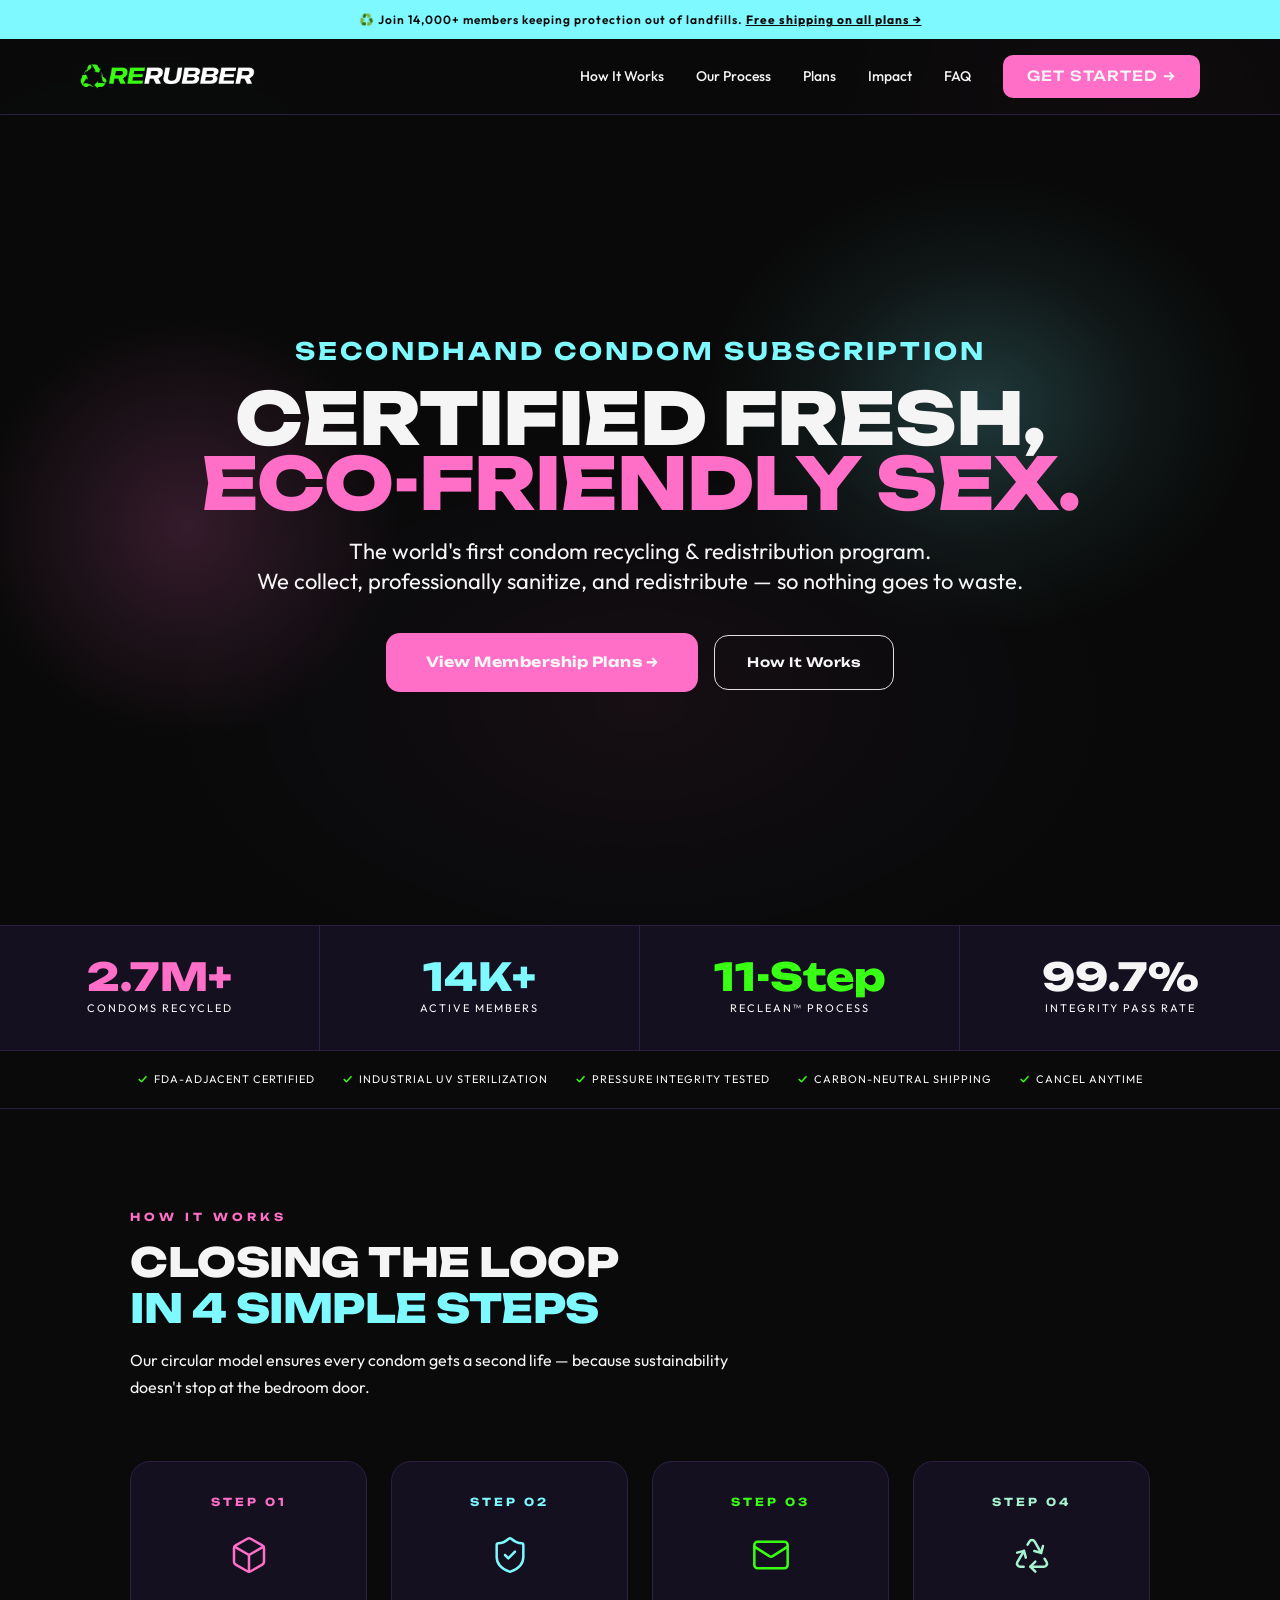
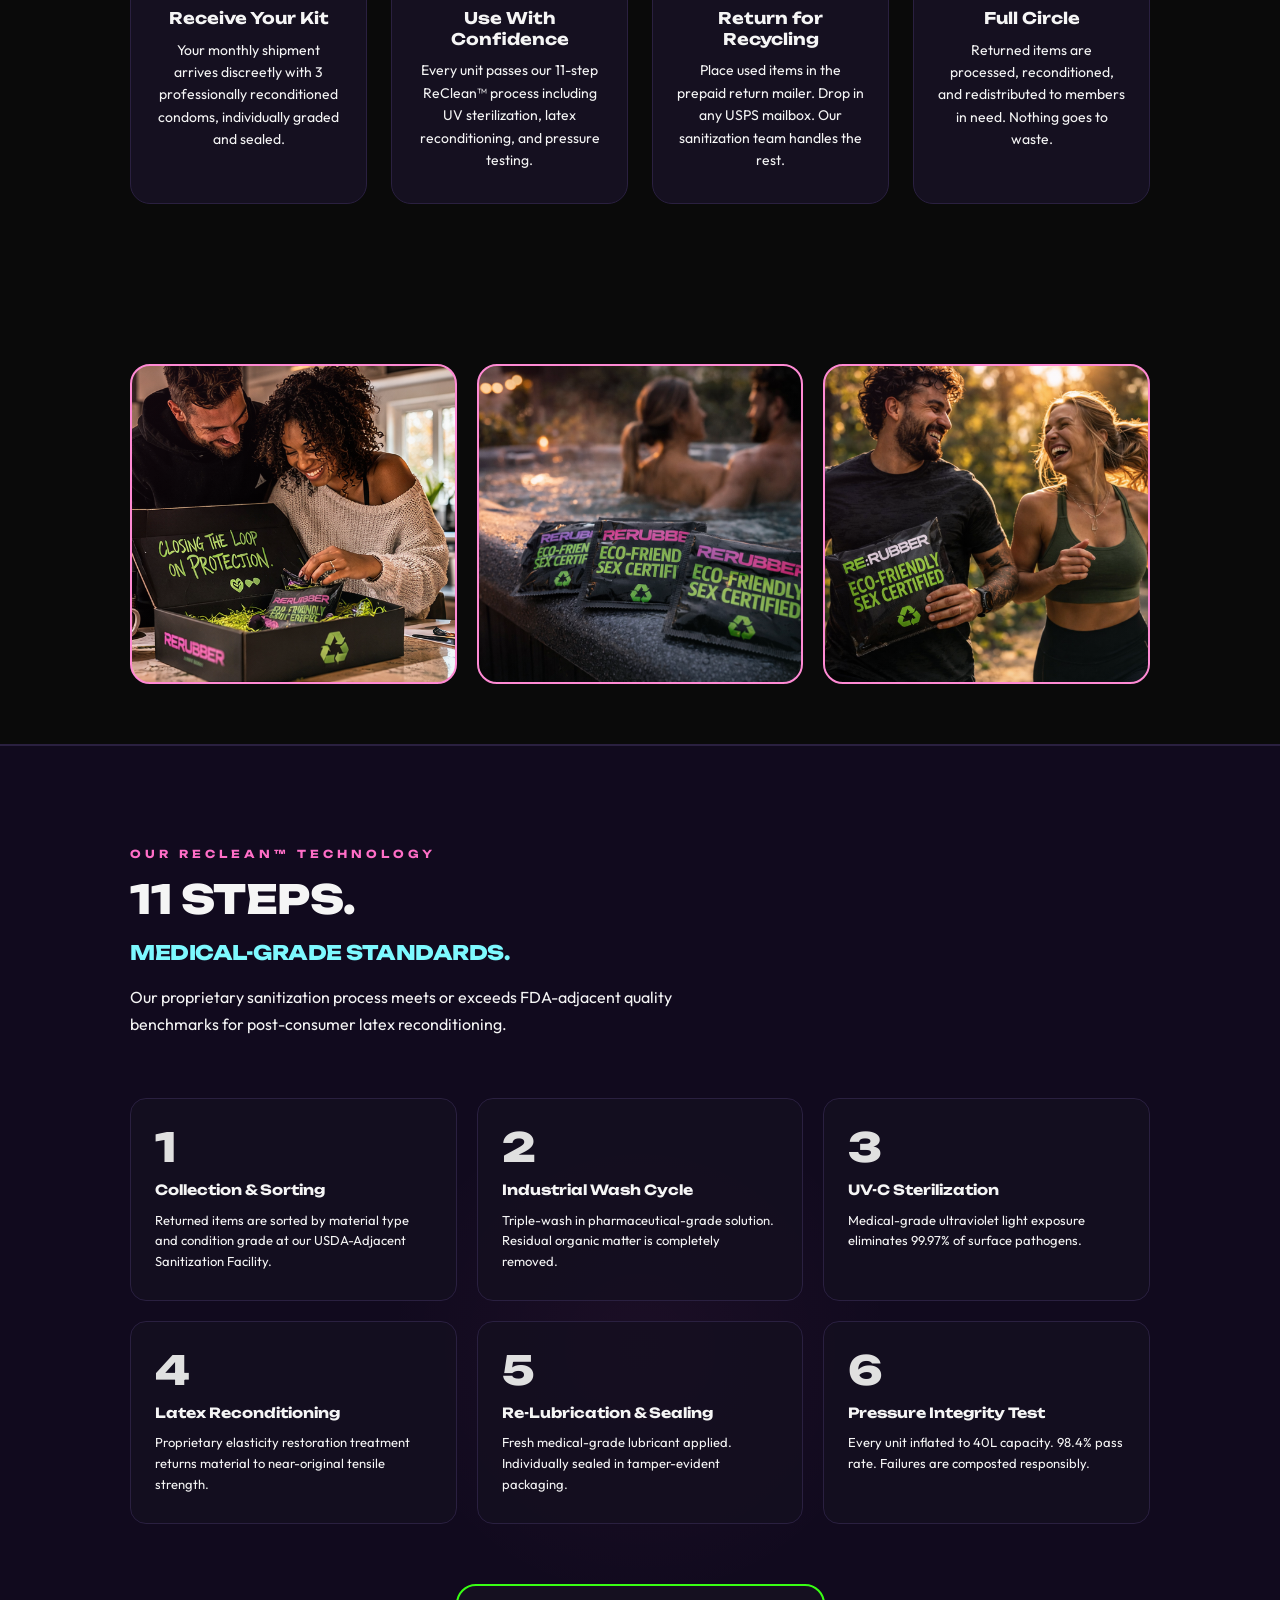
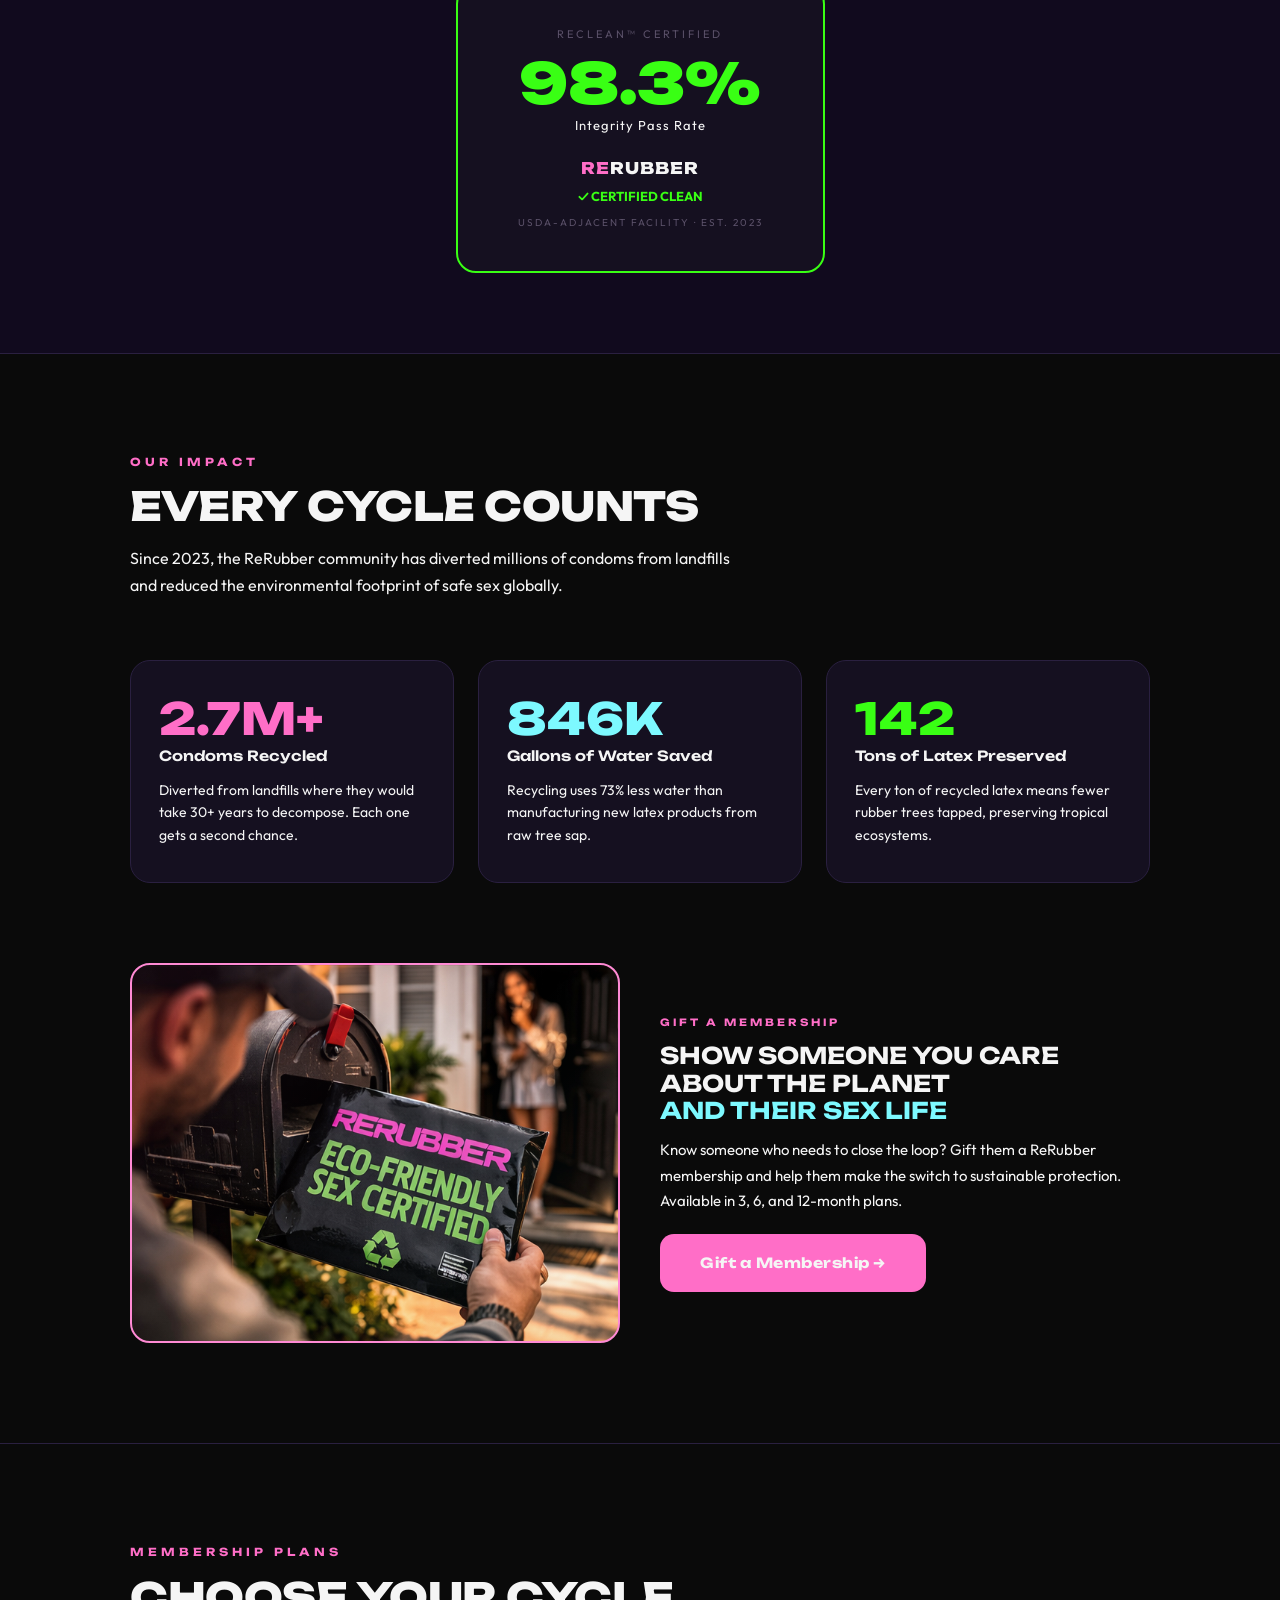
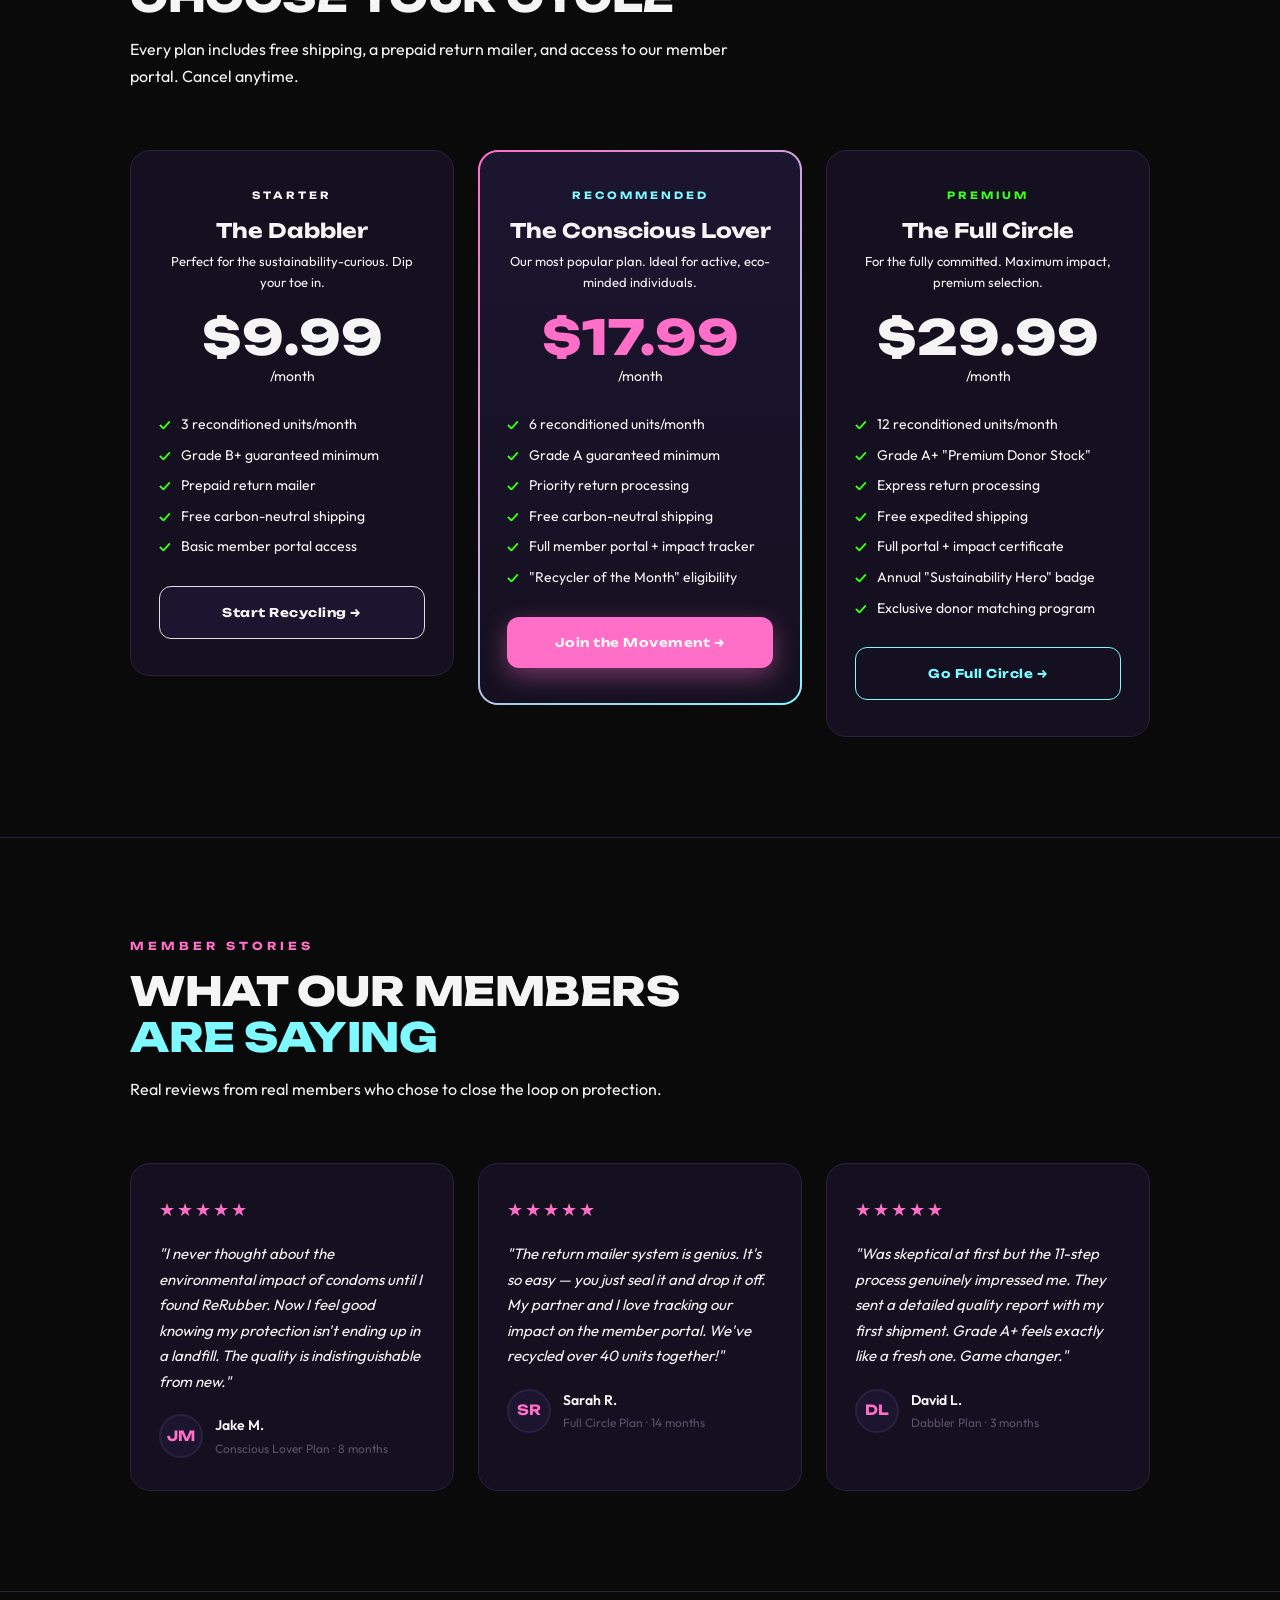
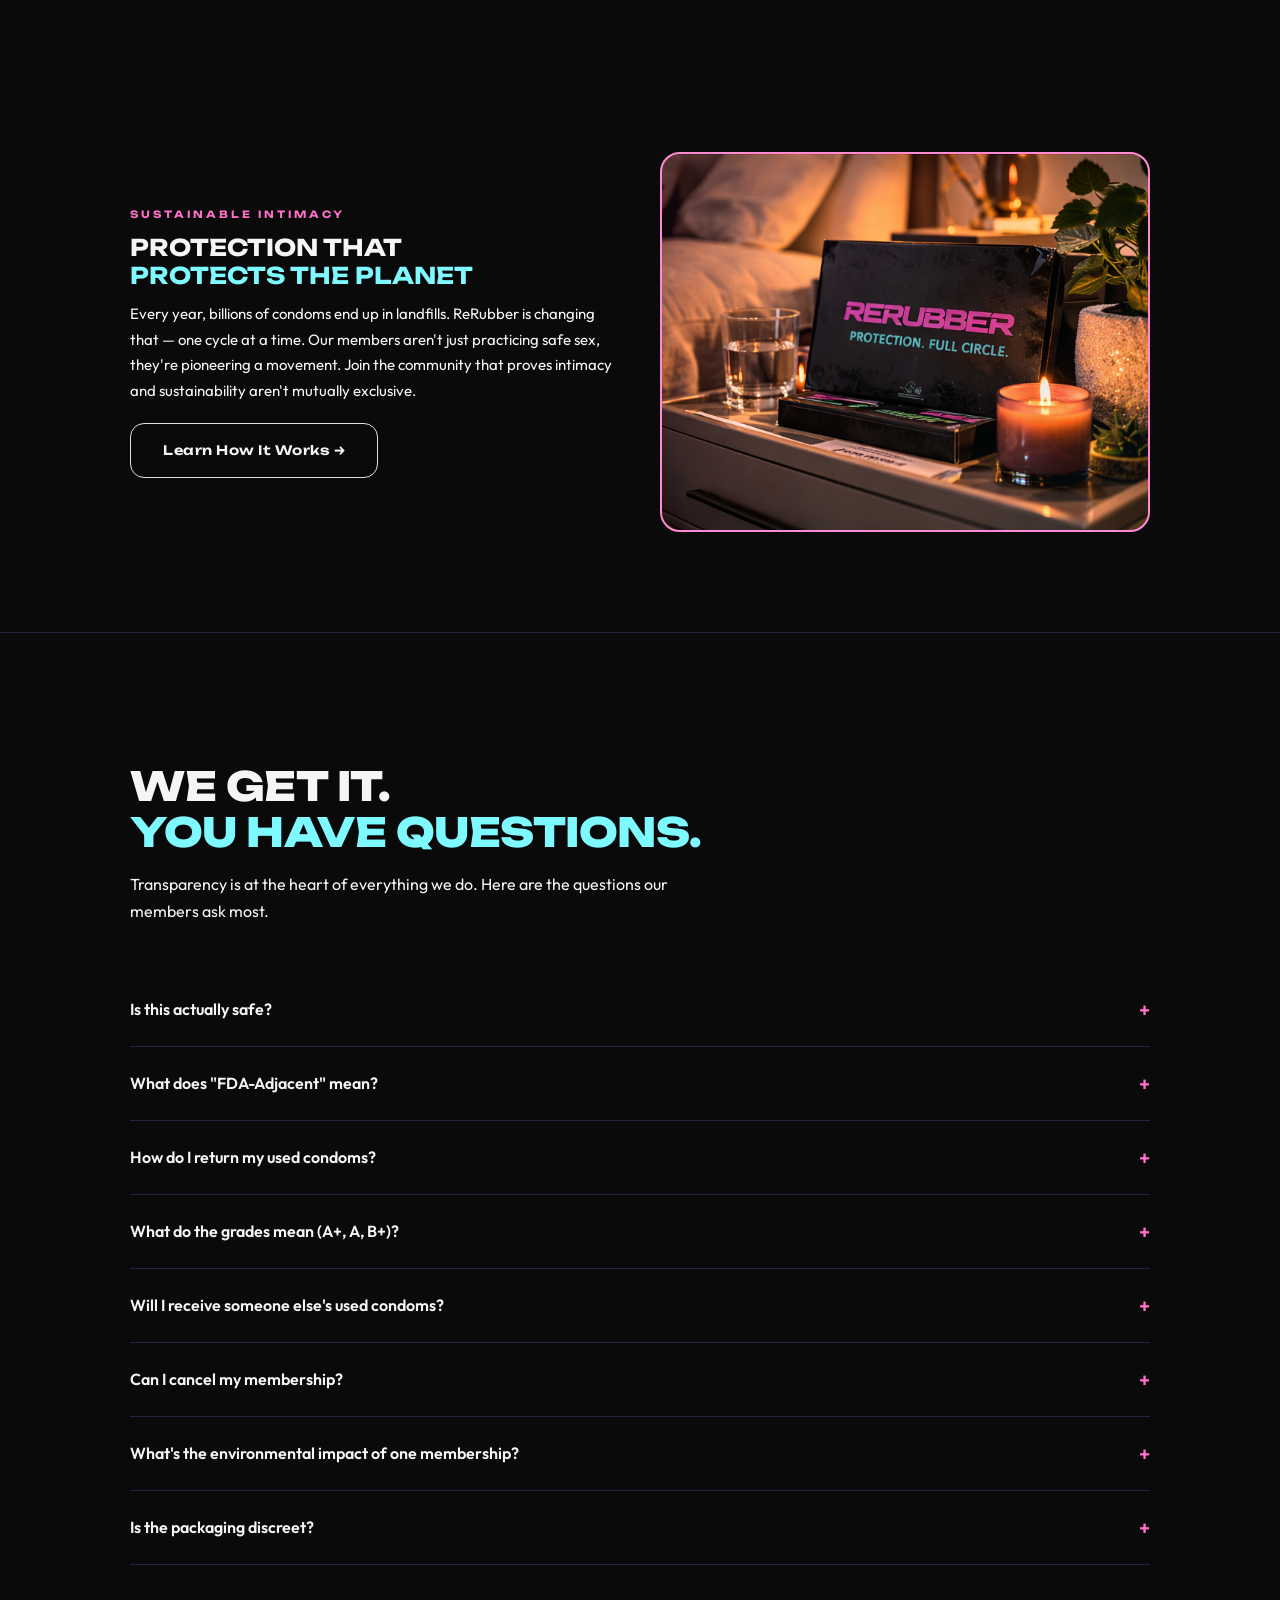
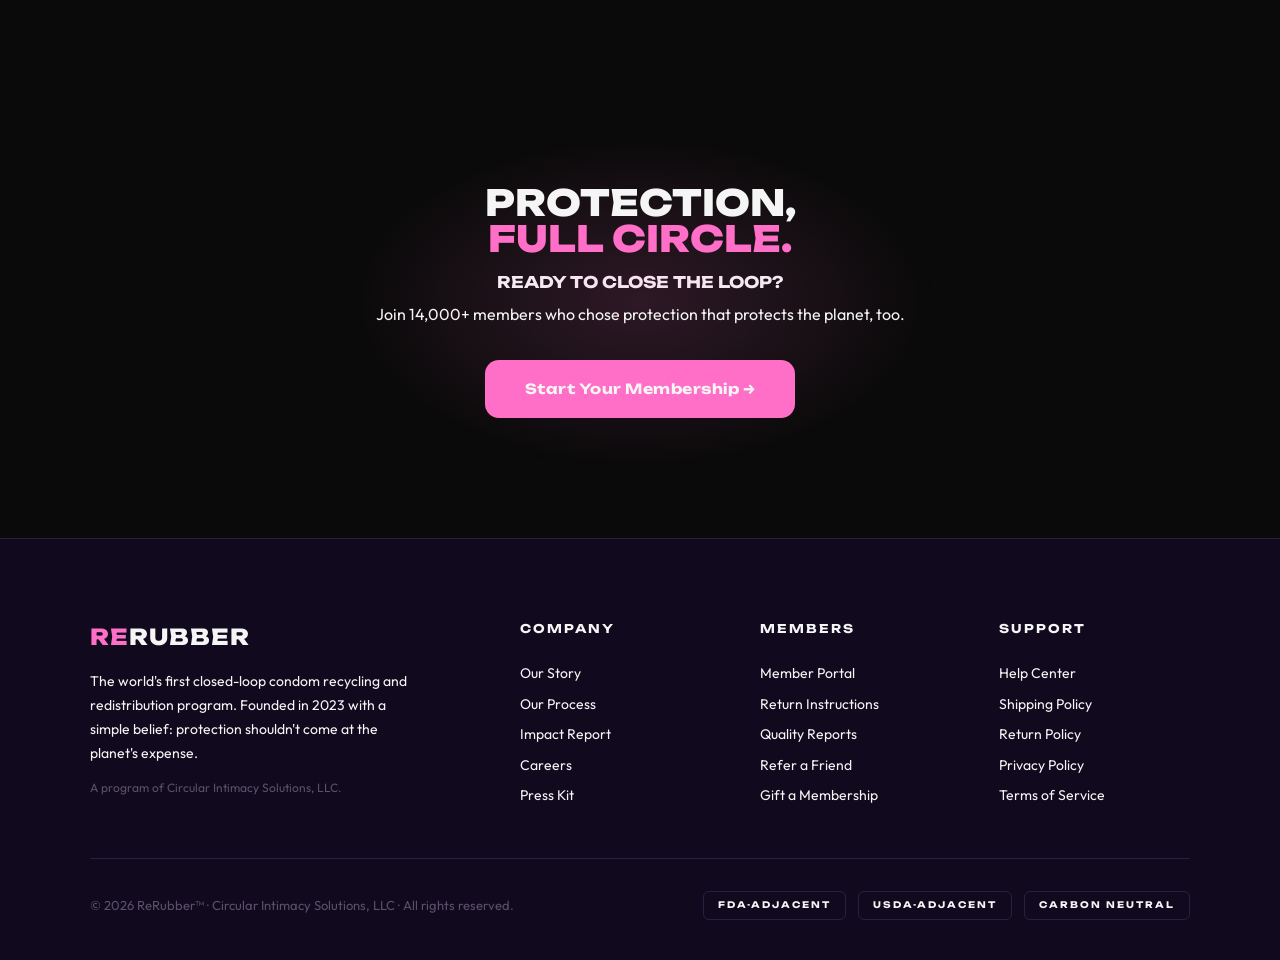
==== commit c50a88e2: "homepage rebrand and redesign" ====
--- a/public/index.html
+++ b/public/index.html
@@ -5,6 +5,25 @@
 <meta name="viewport" content="width=device-width, initial-scale=1.0">
 <title>ReRubber™ — Protection, Full Circle. | Sustainable Condom Recycling</title>
 <meta name="description" content="The world's first condom recycling & redistribution program. Join 14,000+ members who believe safe sex shouldn't cost the earth.">
+
+<!-- Favicon -->
+<link rel="icon" href="favicon.ico" type="image/jpeg">
+
+<!-- Open Graph / Social Sharing -->
+<meta property="og:type" content="website">
+<meta property="og:url" content="https://getrerubber.com/">
+<meta property="og:title" content="ReRubber™ — Protection, Full Circle.">
+<meta property="og:description" content="The world's first condom recycling & redistribution program. Join 14,000+ members who believe safe sex shouldn't cost the earth.">
+<meta property="og:image" content="https://getrerubber.com/assets/rerubber-lifestyle-4.jpg">
+<meta property="og:image:width" content="1200">
+<meta property="og:image:height" content="630">
+
+<!-- Twitter Card -->
+<meta name="twitter:card" content="summary_large_image">
+<meta name="twitter:title" content="ReRubber™ — Protection, Full Circle.">
+<meta name="twitter:description" content="The world's first condom recycling & redistribution program. Join 14,000+ members who believe safe sex shouldn't cost the earth.">
+<meta name="twitter:image" content="https://getrerubber.com/assets/rerubber-lifestyle-4.jpg">
+
 <link rel="preconnect" href="https://fonts.googleapis.com">
 <link rel="preconnect" href="https://fonts.gstatic.com" crossorigin>
 <link href="https://fonts.googleapis.com/css2?family=Unbounded:wght@300;400;500;600;700;800;900&family=Outfit:wght@300;400;500;600;700&display=swap" rel="stylesheet">
@@ -98,25 +117,25 @@
   <div class="steps-grid">
     <div class="step-card reveal">
       <div class="step-number" style="color: var(--neon-rose);">STEP 01</div>
-      <div class="step-icon">📦</div>
+      <div class="step-icon" style="color: var(--neon-rose);"><svg xmlns="http://www.w3.org/2000/svg" width="40" height="40" viewBox="0 0 24 24" fill="none" stroke="currentColor" stroke-width="1.5" stroke-linecap="round" stroke-linejoin="round"><path d="M21 8a2 2 0 0 0-1-1.73l-7-4a2 2 0 0 0-2 0l-7 4A2 2 0 0 0 3 8v8a2 2 0 0 0 1 1.73l7 4a2 2 0 0 0 2 0l7-4A2 2 0 0 0 21 16Z"/><path d="m3.3 7 8.7 5 8.7-5"/><path d="M12 22V12"/></svg></div>
       <div class="step-title">Receive Your Kit</div>
       <div class="step-desc">Your monthly shipment arrives discreetly with 3 professionally reconditioned condoms, individually graded and sealed.</div>
     </div>
     <div class="step-card reveal reveal-delay-1">
       <div class="step-number" style="color: var(--electric-cyan);">STEP 02</div>
-      <div class="step-icon">💚</div>
+      <div class="step-icon" style="color: var(--electric-cyan);"><svg xmlns="http://www.w3.org/2000/svg" width="40" height="40" viewBox="0 0 24 24" fill="none" stroke="currentColor" stroke-width="1.5" stroke-linecap="round" stroke-linejoin="round"><path d="M20 13c0 5-3.5 7.5-7.66 8.95a1 1 0 0 1-.67-.01C7.5 20.5 4 18 4 13V6a1 1 0 0 1 1-1c2 0 4.5-1.2 6.24-2.72a1.17 1.17 0 0 1 1.52 0C14.51 3.81 17 5 19 5a1 1 0 0 1 1 1z"/><path d="m9 12 2 2 4-4"/></svg></div>
       <div class="step-title">Use With Confidence</div>
       <div class="step-desc">Every unit passes our 11-step ReClean™ process including UV sterilization, latex reconditioning, and pressure testing.</div>
     </div>
     <div class="step-card reveal reveal-delay-2">
       <div class="step-number" style="color: var(--toxic-green);">STEP 03</div>
-      <div class="step-icon">📬</div>
+      <div class="step-icon" style="color: var(--toxic-green);"><svg xmlns="http://www.w3.org/2000/svg" width="40" height="40" viewBox="0 0 24 24" fill="none" stroke="currentColor" stroke-width="1.5" stroke-linecap="round" stroke-linejoin="round"><rect width="20" height="16" x="2" y="4" rx="2"/><path d="m22 7-8.97 5.7a1.94 1.94 0 0 1-2.06 0L2 7"/></svg></div>
       <div class="step-title">Return for Recycling</div>
       <div class="step-desc">Place used items in the prepaid return mailer. Drop in any USPS mailbox. Our sanitization team handles the rest.</div>
     </div>
     <div class="step-card reveal reveal-delay-3">
       <div class="step-number" style="color: var(--eco-mint);">STEP 04</div>
-      <div class="step-icon">♻️</div>
+      <div class="step-icon" style="color: var(--eco-mint);"><svg xmlns="http://www.w3.org/2000/svg" width="40" height="40" viewBox="0 0 24 24" fill="none" stroke="currentColor" stroke-width="1.5" stroke-linecap="round" stroke-linejoin="round"><path d="M7 19H4.815a1.83 1.83 0 0 1-1.57-.881 1.785 1.785 0 0 1-.004-1.784L7.196 9.5"/><path d="M11 19h8.203a1.83 1.83 0 0 0 1.556-.89 1.784 1.784 0 0 0 0-1.775l-1.226-2.12"/><path d="m14 16-3 3 3 3"/><path d="M8.293 13.596 7.196 9.5 3.1 10.598"/><path d="m9.344 5.811 1.093-1.892A1.83 1.83 0 0 1 11.985 3a1.784 1.784 0 0 1 1.546.888l3.943 6.843"/><path d="m13.378 9.633 4.096 1.098 1.097-4.096"/></svg></div>
       <div class="step-title">Full Circle</div>
       <div class="step-desc">Returned items are processed, reconditioned, and redistributed to members in need. Nothing goes to waste.</div>
     </div>
@@ -126,20 +145,11 @@
 <!-- LIFESTYLE IMAGE STRIP -->
 <section class="section" style="padding-top: 0; padding-bottom: 60px;">
   <div class="lifestyle-strip">
-    <div class="img-placeholder reveal">
-      <div class="img-placeholder-icon">👫</div>
-      <div class="img-placeholder-label">Lifestyle Photo 1</div>
-      <div class="img-placeholder-note">Diverse young couple, candid/laughing, modern apartment or kitchen setting. Warm tones. Natural light.</div>
-    </div>
-    <div class="img-placeholder reveal reveal-delay-1">
-      <div class="img-placeholder-icon">📬</div>
-      <div class="img-placeholder-label">Unboxing Shot</div>
-      <div class="img-placeholder-note">Hands opening a matte black ReRubber mailer. Close-up. Show the branded packaging + "ECO-FRIENDLY SEX CERTIFIED" badge.</div>
-    </div>
-    <div class="img-placeholder reveal reveal-delay-2">
-      <div class="img-placeholder-icon">🌿</div>
-      <div class="img-placeholder-label">Eco / Nature Shot</div>
-      <div class="img-placeholder-note">Aerial rainforest or rubber tree grove. Saturated greens. Ties back to the environmental mission without being preachy.</div>
+    <div class="img-placeholder reveal" style="background-image: url('assets/rerubber-lifestyle-1.jpg'); ">
+    </div>
+    <div class="img-placeholder reveal reveal-delay-1"  style="background-image: url('assets/rerubber-lifestyle-4.jpg'); ">
+    </div>
+    <div class="img-placeholder reveal reveal-delay-2" style="background-image: url('assets/rerubber-lifestyle-5.jpg'); ">
     </div>
   </div>
 </section>
@@ -226,10 +236,7 @@
 
   <!-- FEATURE ROW: Gift a Subscription -->
   <div class="feature-row reveal" style="margin-top: 80px;">
-    <div class="img-placeholder" style="min-height: 360px;">
-      <div class="img-placeholder-icon">🎁</div>
-      <div class="img-placeholder-label">Gift Lifestyle</div>
-      <div class="img-placeholder-note">Person handing a wrapped gift box or branded ReRubber package to a friend/partner. Playful energy — surprised expression. Think "birthday gift reveal" vibes.</div>
+    <div class="img-placeholder"  style="background-image: url('assets/rerubber-lifestyle-3.jpg'); ">
     </div>
     <div class="feature-row-text">
       <div class="feature-row-tag" style="color: var(--neon-rose);">GIFT A MEMBERSHIP</div>
@@ -261,7 +268,7 @@
         <li class="plan-feature"><span class="pf-check">✓</span> Free carbon-neutral shipping</li>
         <li class="plan-feature"><span class="pf-check">✓</span> Basic member portal access</li>
       </ul>
-      <a href="#" class="plan-cta" style="background: var(--surface-light); color: var(--white); border: 1px solid var(--border-light);">Start Recycling →</a>
+      <a href="https://whatprank.com/products/rerubber-secondhand-condoms-mail-prank?utm_source=getrerubber-1" class="plan-cta" style="background: var(--surface-light); color: var(--white); border: 1px solid var(--border-light);">Start Recycling →</a>
     </div>
 
     <!-- Featured -->
@@ -279,7 +286,7 @@
         <li class="plan-feature"><span class="pf-check">✓</span> Full member portal + impact tracker</li>
         <li class="plan-feature"><span class="pf-check">✓</span> "Recycler of the Month" eligibility</li>
       </ul>
-      <a href="#" class="plan-cta" style="background: var(--neon-rose); color: var(--white); box-shadow: 0 8px 24px var(--neon-rose-glow);">Join the Movement →</a>
+      <a href="https://whatprank.com/products/rerubber-secondhand-condoms-mail-prank?utm_source=getrerubber-2" class="plan-cta" style="background: var(--neon-rose); color: var(--white); box-shadow: 0 8px 24px var(--neon-rose-glow);">Join the Movement →</a>
     </div>
 
     <!-- Premium -->
@@ -298,7 +305,7 @@
         <li class="plan-feature"><span class="pf-check">✓</span> Annual "Sustainability Hero" badge</li>
         <li class="plan-feature"><span class="pf-check">✓</span> Exclusive donor matching program</li>
       </ul>
-      <a href="#" class="plan-cta" style="background: transparent; color: var(--electric-cyan); border: 1px solid var(--electric-cyan);">Go Full Circle →</a>
+      <a href="https://whatprank.com/products/rerubber-secondhand-condoms-mail-prank?utm_source=getrerubber-3" class="plan-cta" style="background: transparent; color: var(--electric-cyan); border: 1px solid var(--electric-cyan);">Go Full Circle →</a>
     </div>
   </div>
 </section>
@@ -353,10 +360,7 @@
 <!-- COMMUNITY / LIFESTYLE FEATURE -->
 <section class="section">
   <div class="feature-row reverse reveal">
-    <div class="img-placeholder" style="min-height: 360px;">
-      <div class="img-placeholder-icon">💑</div>
-      <div class="img-placeholder-label">Couple Lifestyle</div>
-      <div class="img-placeholder-note">Couple in bed or on couch, relaxed and intimate. Diverse representation. Moody/warm lighting. Not explicit — suggestive of intimacy through closeness, not nudity. Think Hims/Hers ad style.</div>
+    <div class="img-placeholder" style="background-image: url('assets/rerubber-lifestyle-2.jpg'); ">
     </div>
     <div class="feature-row-text">
       <div class="feature-row-tag" style="color: var(--neon-rose);">SUSTAINABLE INTIMACY</div>
--- a/public/style.css
+++ b/public/style.css
@@ -11,6 +11,7 @@
   --surface-light: #1c1530;
   --border: #2a2040;
   --border-light: #e0e0e0;
+  --border-img: #ff8ad4;
   --neon-rose: #ff6ec7;
   --neon-rose-dim: rgba(255,110,199,0.15);
   --neon-rose-glow: rgba(255,110,199,0.4);
@@ -140,7 +141,7 @@
 
 /* --- ANNOUNCEMENT BAR --- */
 .announce-bar {
-  background: var(--toxic-green);
+  background: var(--electric-cyan);
   color: var(--void);
   text-align: center;
   padding: 10px 20px;
@@ -269,7 +270,7 @@
 .hero-video-scrim {
   position: absolute;
   inset: 0;
-  background: rgba(10, 10, 10, 0.55);
+  background: rgba(10, 10, 10, 0.85);
   z-index: 1;
   pointer-events: none;
 }
@@ -872,7 +873,7 @@
 /* --- FAQ --- */
 .faq-list {
   margin-top: 48px;
-  max-width: 760px;
+  max-width: 100%;
 }
 .faq-item {
   border-bottom: 1px solid var(--border);
@@ -1037,8 +1038,10 @@
 /* --- IMAGE PLACEHOLDERS --- */
 .img-placeholder {
   border-radius: 20px;
-  border: 2px dashed var(--border-light);
+  border: 2px solid var(--border-img);
   background: var(--surface);
+  background-size: cover;
+  background-position: center;
   display: flex;
   flex-direction: column;
   align-items: center;
@@ -1046,7 +1049,7 @@
   gap: 12px;
   position: relative;
   overflow: hidden;
-  min-height: 280px;
+  min-height: 380px;
 }
 .img-placeholder::before {
   content: '';
